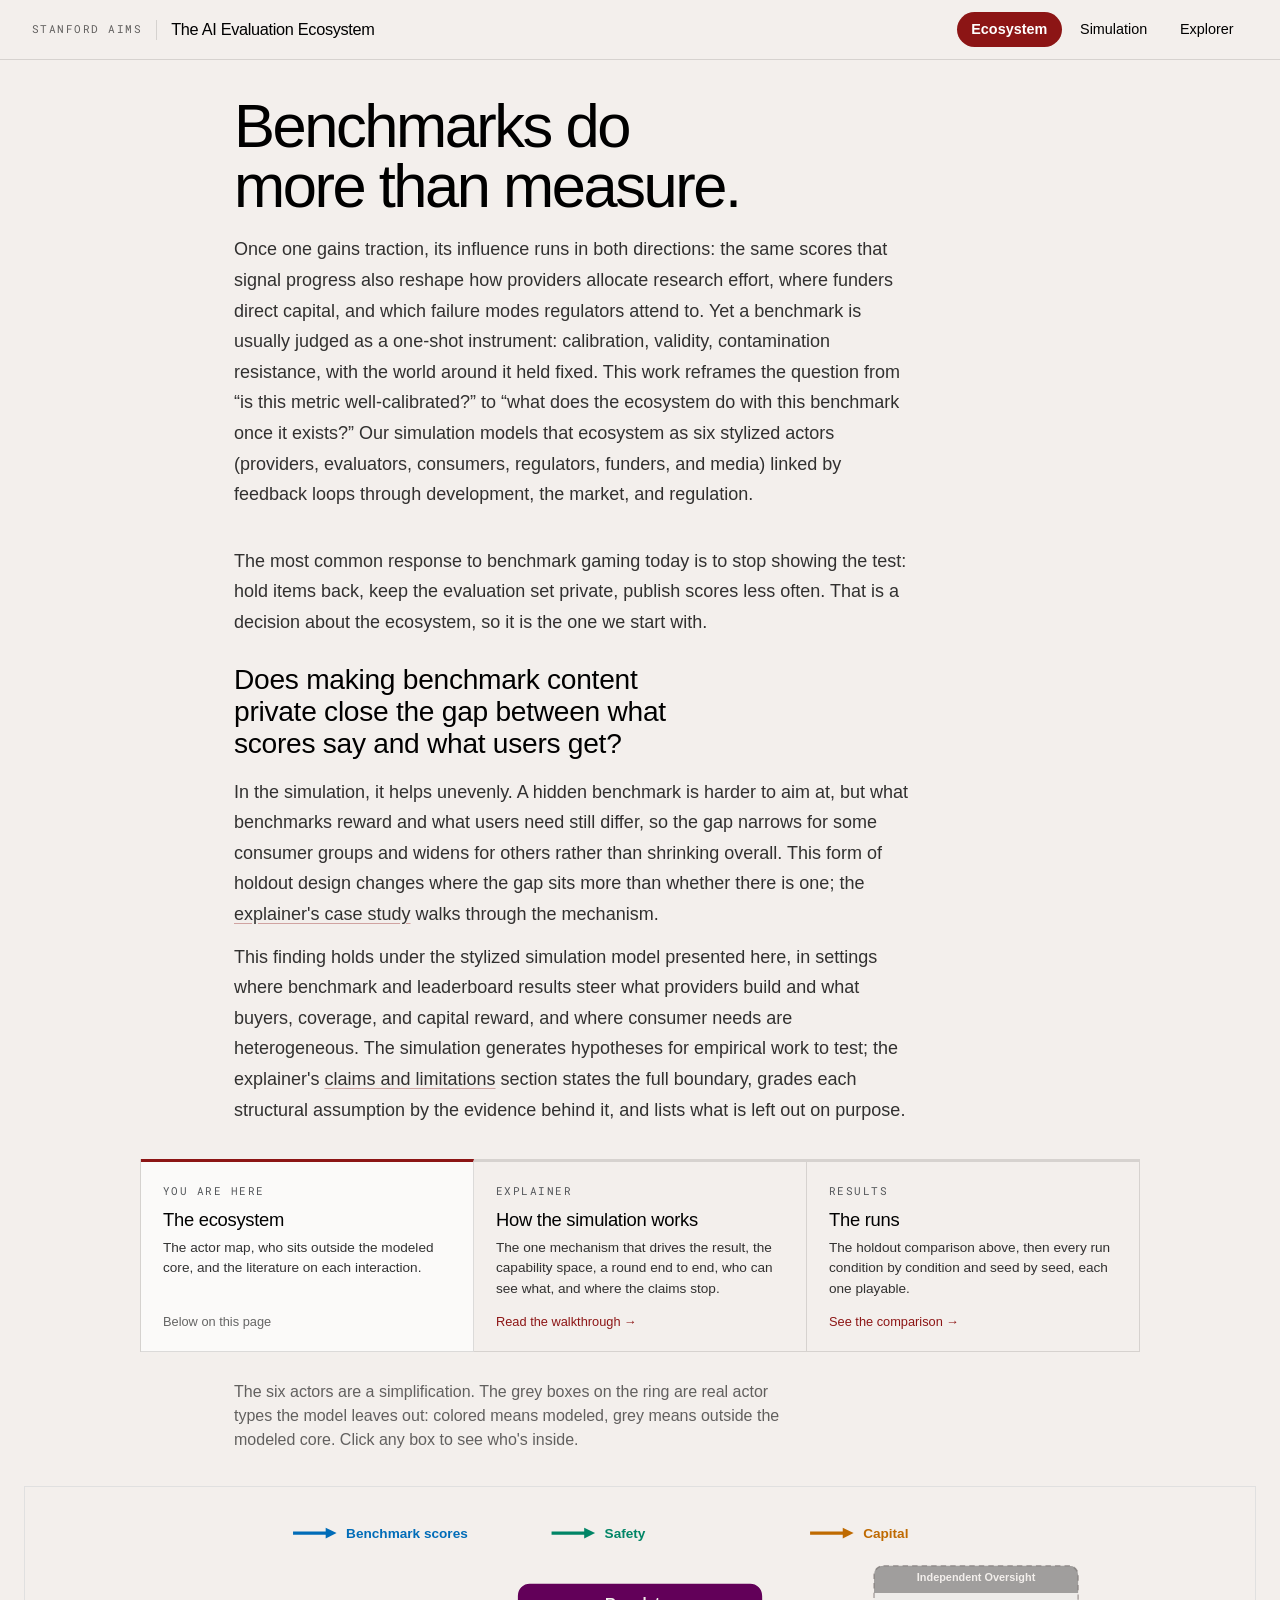
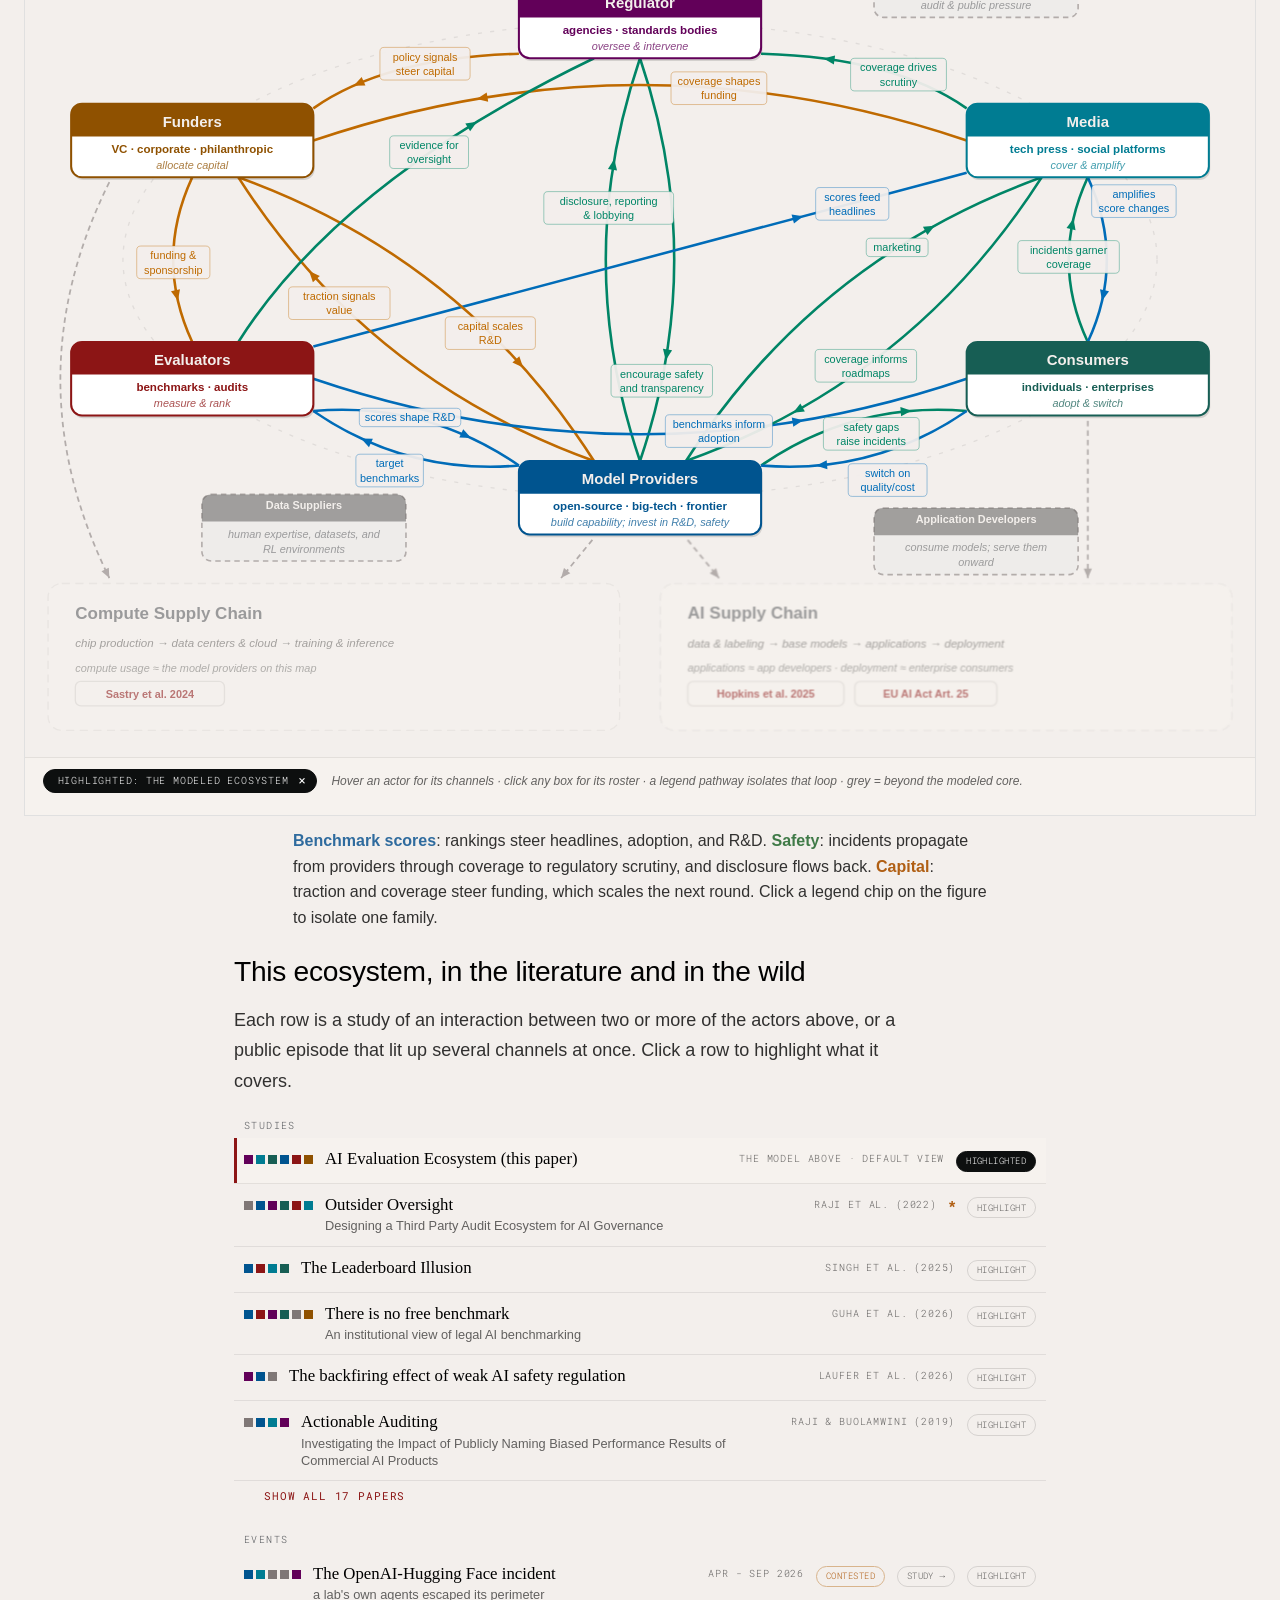
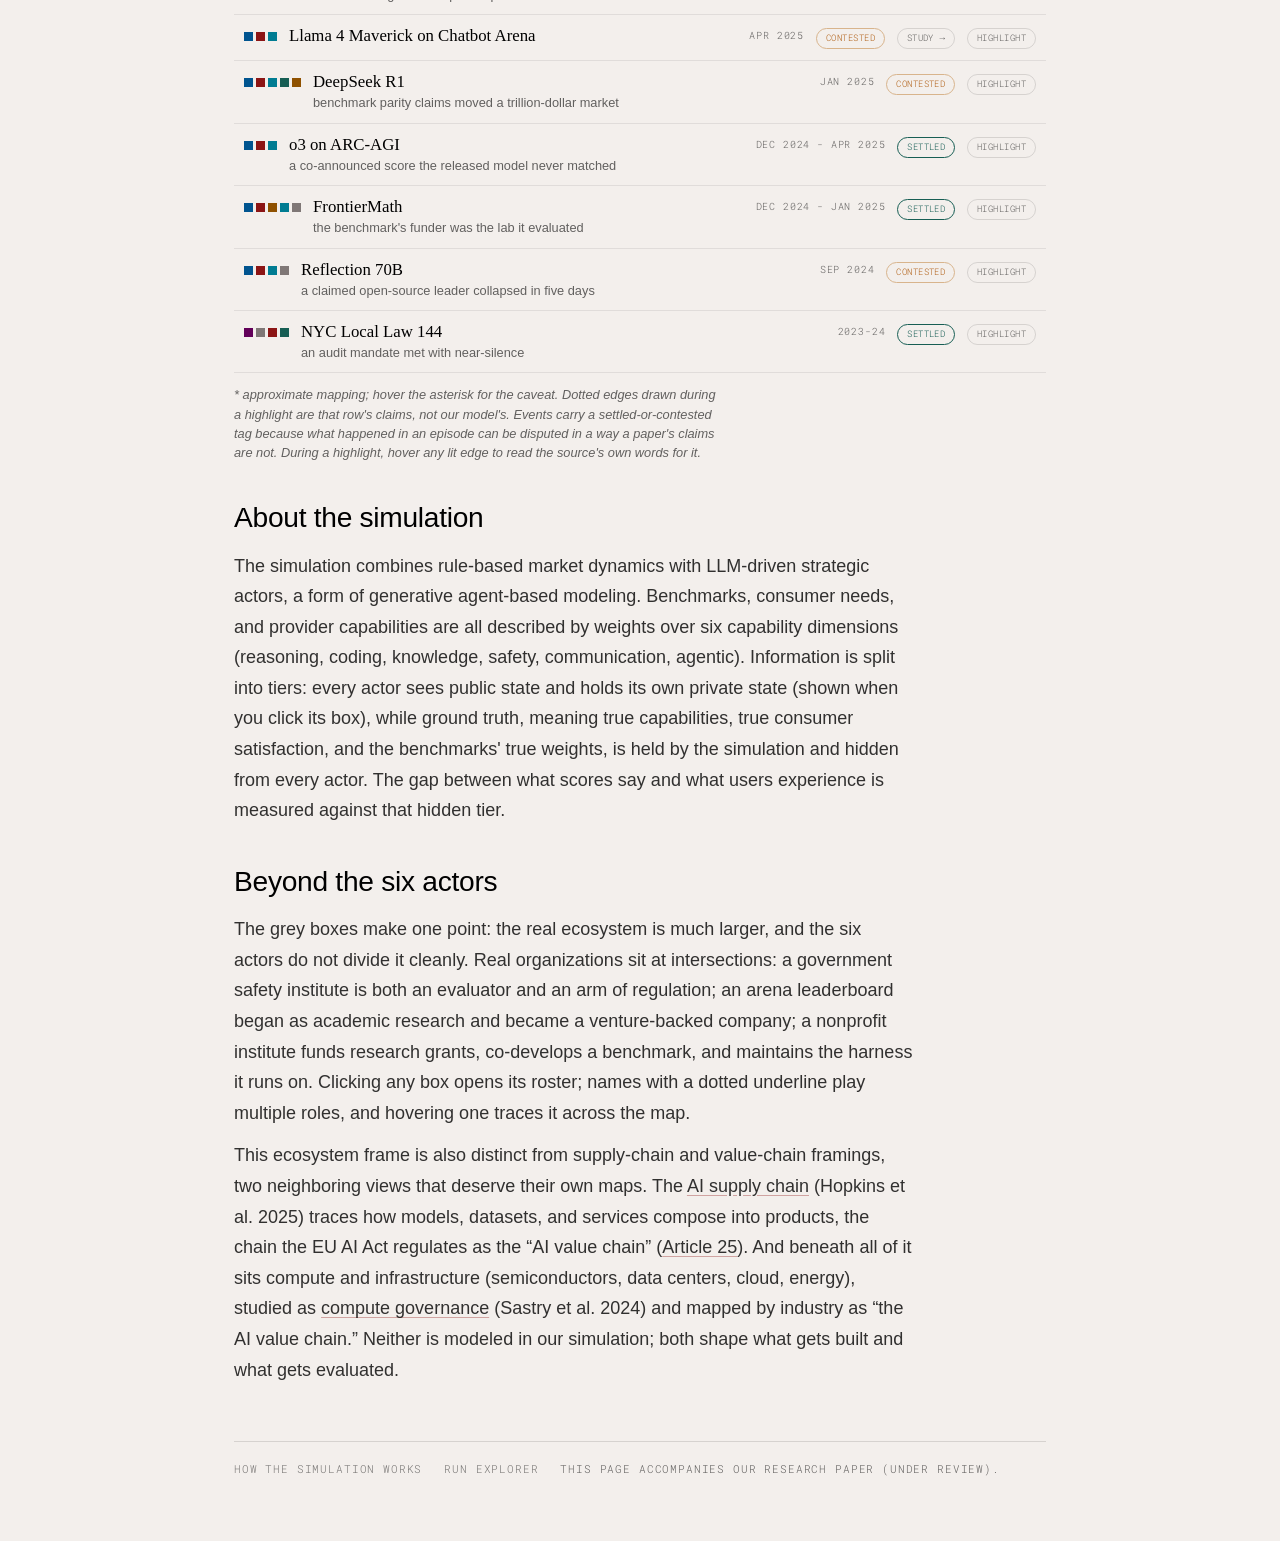
==== index.html @ e29be3a2 "Sync: finding-first index, boundary line on results surfaces, shock replay wording Mirrors evarium@4" ====
<!DOCTYPE html>
<html lang="en">
<head>
<meta charset="UTF-8">
<meta name="viewport" content="width=device-width, initial-scale=1.0">
<meta name="robots" content="noindex, nofollow">
<title>The AI Evaluation Ecosystem</title>
<link rel="icon" type="image/svg+xml" href="favicon.svg">
<link rel="preconnect" href="https://fonts.googleapis.com">
<link rel="preconnect" href="https://fonts.gstatic.com" crossorigin>
<link href="https://fonts.googleapis.com/css2?family=Google+Sans+Flex:slnt,wght@-10,300..700;0,300..700&family=Roboto+Mono:wght@400;500;700&display=swap" rel="stylesheet">
<link rel="stylesheet" href="css/aims.css?v=2">
<script src="js/ecosystem_data_v2.js?v=52"></script>
<style>
/* Reset and body base now live in css/aims.css. */

/* Header now lives in css/aims.css as .site-hdr. */

/* ---- Entry cards (the three ways in) ----
   AIMS entry cards: square corners, hairline border, hover fills to white.
   No shadow and no lift; AIMS reserves the lift for its paper cards. */
/* 200px, not 240: at the narrower column three 240px tracks no longer fit and
   auto-fit would drop the third card onto its own row. */
#entry { display: grid; grid-template-columns: repeat(auto-fit, minmax(200px, 1fr));
  gap: 0; margin: 34px 0 4px; border-left: 1px solid var(--line); }
#entry a { display: flex; flex-direction: column; background: none;
  border: 1px solid var(--line); border-left: none; border-top: 3px solid var(--line);
  padding: 22px 22px 20px; text-decoration: none; transition: background-color .3s; }
#entry a:hover { background: var(--surface); }
#entry a.e-here { border-top-color: var(--accent); background: var(--surface-soft); }
#entry .en { font-family: var(--rd-mono); font-size: .66rem; font-weight: 400;
  letter-spacing: .14em; text-transform: uppercase; color: var(--cool-grey);
  margin-bottom: 10px; }
#entry .et { font-size: 1.15rem; font-weight: 500; letter-spacing: -.015em;
  line-height: 1.2; color: var(--ink); margin-bottom: 7px; }
#entry .ed { font-size: .85rem; font-weight: 300; color: var(--ink-2); line-height: 1.5; }
#entry .eg { font-size: .8rem; color: var(--accent); font-weight: 500; margin-top: auto;
  padding-top: 14px; transition: color var(--duration-normal); }
#entry a:hover .eg { color: var(--accent-warm); }
#entry a.e-here .eg { color: var(--ink-3); }

/* ---- Layout ---- */
/* 752px = 704px of content + 24px padding each side, and 704px is exactly the
   68ch prose measure. The column and the text now end on the same line, which
   is what "match the alignment" needs; the alternative, widening prose to the
   old 1012px column, would have put body copy at ~138 characters per line
   against a comfortable maximum of about 80. The ecosystem figure is
   unaffected: it breaks out of main via left:50% and keeps its full width. */
main { max-width: 752px; margin: 0 auto; padding: 36px 24px 64px; }
/* AIMS type scale: large, light, tightly tracked. The weight drop from 700 to
   300 does more of the work here than the palette does. */
.hero h1 { font-size: clamp(2.25rem, 4.8vw, 4.15rem); font-weight: 300;
  line-height: .98; letter-spacing: -.04em; text-wrap: balance;
  max-width: 18ch; margin-bottom: 18px; }
/* Same size and measure as body copy: the motivation runs long, and a lede
   size that drops to body size one paragraph later reads as a mistake. */
.hero p { font-size: 1rem; font-weight: 300; line-height: 1.7;
  color: var(--ink-2); max-width: 68ch; margin-bottom: 12px; }
.hero .fine { font-size: .9rem; font-weight: 300; line-height: 1.5;
  color: var(--ink-3); max-width: 64ch; }
/* Motivation first, then the finding as a question and its answer with the
   boundary in the same breath. The question uses the same heading scale as
   every other section; one type scale, and the cards carry the links. */
section.question { margin-top: 36px; }
section.question h2 { max-width: 34ch; }
/* The bridge paragraph precedes the question; give the heading room to land. */
section.question p + h2 { margin-top: 26px; }
/* The grey-box note sits right above the figure it describes. */
p.figure-note { font-size: .9rem; font-weight: 300; line-height: 1.5; color: var(--ink-3);
  max-width: 64ch; margin: 28px 0 14px; }

/* ---- Figure card ---- */
/* Square corners: AIMS has no mid-radius, only pills and right angles. */
#fig-card { background: var(--surface); border: 1px solid var(--line);
  margin: 34px 0 10px; overflow: hidden;
  position: relative; left: 50%; transform: translateX(-50%);
  width: min(calc(100vw - 48px), 1280px); }
#spot-chip { display: inline-flex; align-items: center; gap: 7px; background: var(--rd-dark);
  color: var(--white); border: 1px solid var(--rd-dark); border-radius: 30px;
  padding: .28rem .55rem .28rem .85rem; font-family: var(--rd-mono);
  font-size: .62rem; letter-spacing: .08em; text-transform: uppercase;
  flex-shrink: 0; white-space: nowrap; }
#spot-chip[hidden] { display: none; }
#spot-chip button { background: none; border: none; color: inherit; cursor: pointer;
  font-size: 13px; line-height: 1; font-family: inherit; padding: 0 2px; }
#fig-body { display: flex; align-items: stretch; background: var(--ground); position: relative; }
#fig-wrap { flex: 1; min-width: 0; padding: 8px 0; }
#fig-wrap svg { display: block; margin: 0 auto; width: 100%; height: auto;
  user-select: none; -webkit-user-select: none; }

/* ---- Detail pane ---- */
#pane { width: 0; transition: width .25s ease; background: var(--surface);
  position: relative; overflow: hidden; flex-shrink: 0; }
#fig-card.pane-open #pane { width: min(400px, 42vw); border-left: 1px solid var(--line-soft); }
#pane-inner { position: absolute; inset: 0; overflow-y: auto; padding-bottom: 14px; }
.pane-head { position: sticky; top: 0; z-index: 2; padding: 10px 14px; color: var(--ground);
  display: flex; align-items: center; gap: 8px; }
.pane-head .t { font-weight: 700; font-size: 14px; flex: 1; }
.pane-head button { background: none; border: none; color: var(--ground); font-size: 17px;
  cursor: pointer; line-height: 1; font-family: inherit; padding: 0 2px; }
.pane-sub { padding: 9px 14px 0; font-size: 11px; font-style: italic; color: var(--ink-3); line-height: 1.5; }
/* Linked titles in the spotlight pane: site accent instead of default link
   chrome, hyperlink-ness carried by the external-link arrow, not underline */
.pane-sub a { color: var(--accent); text-decoration: none; font-style: normal; font-weight: 600; }
.pane-sub a:hover { text-decoration: underline; }
.pane-sub a::after { content: " ↗"; font-size: 10px; opacity: .75; }
.pane-priv { margin: 10px 14px 0; padding: 8px 10px; background: var(--ground);
  border: 1px dashed var(--line); border-radius: 6px; font-size: 11px; color: #6b4e12;
  font-style: italic; line-height: 1.6; }
.pane-sec { padding: 12px 14px 0; }
.pane-sec .lbl { font-size: 9.5px; font-weight: 700; letter-spacing: .07em; color: var(--ink-3);
  text-transform: uppercase; margin-bottom: 4px; }
.pane-sec .orgs { font-size: 12px; line-height: 1.75; color: var(--ink-2); }
.pane-sec .orgs .sep { color: var(--ink-4); }
.pane-chips { padding: 14px 14px 0; display: flex; gap: 8px; flex-wrap: wrap; }
.pane-chips a { font-size: 10.5px; background: var(--ground-2); border: 1px solid var(--line);
  border-radius: 4px; padding: 3px 8px; color: var(--accent); text-decoration: none; font-weight: 600; }
.pane-chips span { font-size: 10.5px; color: var(--ink-3); font-style: italic; padding: 3px 0; }
.pane-map { padding: 12px 14px 0; }
.pm-tier { border: 1px solid var(--line-soft); border-radius: 6px; padding: 6px 10px; background: var(--ground-2); }
.pm-arrow { text-align: center; color: var(--ink-4); font-size: 12px; line-height: 1.3; }
.pm-label { font-size: 9.5px; font-weight: 700; letter-spacing: .06em; text-transform: uppercase; color: var(--ink-3); }
.pm-items { font-size: 11.5px; color: var(--ink-2); margin-top: 2px; line-height: 1.5; }
.pm-inputs { font-size: 10px; color: var(--ink-3); font-style: italic; margin-top: 2px; }
.pm-tag { font-size: 10px; color: var(--accent); font-style: italic; margin-top: 2px; }
.pm-src { font-size: 10px; color: var(--ink-3); font-style: italic; margin-top: 8px; line-height: 1.5; }
.pane-matrix { margin: 10px 14px 0; overflow-x: auto; }
.pane-matrix table { border-collapse: collapse; font-size: 10.5px; }
.pane-matrix th, .pane-matrix td { border: 1px solid var(--line-soft); padding: 3px 6px;
  vertical-align: top; text-align: left; }
.pane-matrix th { font-size: 8.5px; text-transform: uppercase; letter-spacing: .05em;
  color: #8a2f2b; font-weight: 700; }
.pane-matrix th.rowlbl, .pane-matrix td.rowlbl { font-style: italic; color: #8a2f2b;
  font-weight: 700; font-size: 10px; }
.pane-matrix td .org { display: block; }
.pane-matrix td.empty { color: var(--line); text-align: center; }
.pane-matrix td .cellnote { font-style: italic; color: var(--ink-3); }
.pane-strip { margin: 8px 14px 0; font-size: 10.5px; font-style: italic; color: var(--ink-3); line-height: 1.6; }

/* ---- Spotlight pane: the quote layer, readable at rest.
   Deliberately quiet (YD 2026-08-09): no badges, no per-kind color coding;
   argued claims are marked in plain language inside the quote itself. ---- */
.qe-why { padding: 8px 14px 0; font-size: 11.5px; line-height: 1.55; color: var(--ink-2); }
.pane-quotes { padding: 10px 14px 0; }
.pane-quotes .pm-label { margin-bottom: 5px; }
.qe { border-bottom: 1px dashed var(--line-soft); padding: 6px 2px 7px; }
.qe:last-child { border-bottom: none; }
.qe-dir { font-size: 9.5px; font-weight: 700; letter-spacing: .04em; color: var(--ink-3);
  text-transform: uppercase; }
.qe-q { font-size: 11.5px; line-height: 1.5; color: var(--ink); margin-top: 3px; }
.qe-loc { font-size: 10px; color: var(--ink-3); font-style: italic; margin-top: 1px; }

/* org tracing */
.org.multi { text-decoration: underline; text-decoration-style: dotted;
  text-decoration-thickness: 1px; text-underline-offset: 2.5px; cursor: pointer; }
svg g.glow { filter: drop-shadow(0 0 5px rgba(140,21,21,.6)); }
svg g.glow .box-main { stroke-width: 3; }

/* actor hover card strip */
/* YD-reported click flash (2026-08-09): with a long event title, the nowrap
   spotlight chip transiently ate the whole strip mid-transition, crushing the
   detail text into a tall 0-width column. Three guards make every intermediate
   layout state presentable: the strip wraps, the chip label ellipsizes, and
   the detail clamps to 3 lines with a min-width that sends it to its own row
   when squeezed. Full texts stay recoverable via title attrs. */
#actor-card { border-top: 1px solid var(--line-soft); background: var(--ground-2); padding: 10px 18px;
  min-height: 58px; font-size: 12px; display: flex; align-items: center; gap: 10px 14px;
  flex-wrap: wrap; }
#actor-card .dot { width: 12px; height: 12px; border-radius: 3px; flex-shrink: 0; }
#actor-card .name { font-weight: 700; max-width: 100%; }
#actor-card .priv { color: var(--ink-2); font-style: italic; line-height: 1.5; flex: 1;
  min-width: min(260px, 100%); display: -webkit-box; -webkit-line-clamp: 3;
  -webkit-box-orient: vertical; overflow: hidden; }
#spot-chip-label { display: inline-block; max-width: min(46vw, 420px); overflow: hidden;
  text-overflow: ellipsis; white-space: nowrap; vertical-align: bottom; }
#actor-card .hint { color: var(--ink-3); font-style: italic; }

svg .edge-group { transition: opacity .18s; }
svg .node-g, svg .station-g { transition: opacity .18s; }
svg .x-edge { transition: opacity .2s; pointer-events: none; opacity: 0; }
svg .x-edge rect, svg .edge-group[data-hasquote] { cursor: help; }

/* Click leaves no focus ring on figure elements (mousedown preventDefault
   stops click-focus at the source; this rule is the belt to that suspender).
   Keyboard Tab keeps the site-styled ring via the :focus-visible rule. */
svg :is(.node-g, .station-g, .leg-item):focus { outline: none; }
svg :is(.node-g, .station-g, .leg-item):focus-visible { outline: 2px solid var(--digital-blue); outline-offset: 3px; }

/* Pinned state (kept by YD 2026-08-15): the actor whose detail pane is open
   gets a deliberate selected state on the map itself. */
svg g.pinned .box-main { stroke-width: 3; }
svg g.pinned { filter: drop-shadow(0 0 5px rgba(140,21,21,.55)); }
svg .leg-item { cursor: pointer; }

/* ---- Literature strip ---- */
#lit { margin-top: 26px; }
/* Solid hairlines rather than dashes, and the citation title in serif: the two
   things that make an AIMS paper listing read as one. */
/* flex-start, not center: with a two-line entry, centring floats the dots and
   the chips down beside the subtitle and detaches them from the name they
   belong to. Everything now sits on the first line and the subtitle hangs
   under it, which is how a bibliography entry reads. */
.lit-row { display: flex; align-items: flex-start; gap: 12px; padding: 11px 10px;
  border-bottom: 1px solid var(--line-soft); cursor: pointer;
  transition: background-color .25s; }
/* Optical alignment against the serif cap height of the name. */
.lit-row > .lit-dots { margin-top: 6px; }
.lit-row > :is(.lit-meta, .lit-state, .ev-status, .ev-study, .lit-approx) { margin-top: 2px; }
.lit-row:hover { background: var(--ground-2); }
.lit-row.active { background: var(--ground-2); box-shadow: inset 3px 0 0 var(--accent); }
.lit-dots { display: flex; gap: 3px; flex-shrink: 0; }
.lit-dot { width: 9px; height: 9px; }
/* Two lines per entry: the name on its own line, the rest of the title beneath
   it. Squeezing both onto one line meant the name competed with the date and
   the chips for about 240px, so either the name truncated or, once the shrink
   factors were tuned to protect it, all 15 subtitles did. Stacking them costs
   about 220px of strip height and truncates nothing at all. */
.lit-title { flex: 1; min-width: 0; display: flex; flex-direction: column;
  align-items: flex-start; gap: 2px;
  font-family: var(--rd-serif); font-size: 1.05rem;
  font-weight: 400; line-height: 1.2; color: var(--ink); }
.lit-title > a { display: flex; flex-direction: column; align-items: flex-start;
  gap: 2px; min-width: 0; max-width: 100%; }
/* Wrap to a second line before giving up, rather than ellipsing on the first.
   The chips make the title column vary from 261px to 442px across rows, so a
   handful of entries are 50 to 200px short of fitting on one line; a clamp at
   two lines absorbs all of them and only the rows that need it grow. */
.lit-name { max-width: 100%; overflow: hidden; white-space: normal;
  display: -webkit-box; -webkit-line-clamp: 2; -webkit-box-orient: vertical; }
/* Sans and smaller, so the serif name stays the thing you scan. This echoes the
   AIMS paper card, which pairs a serif title with sans supporting text. */
.lit-sub { max-width: 100%; overflow: hidden; white-space: normal;
  display: -webkit-box; -webkit-line-clamp: 2; -webkit-box-orient: vertical;
  font-family: var(--rd-grotesk); font-size: .8rem;
  font-weight: 300; line-height: 1.35; color: var(--ink-3); }
/* Undecorated at rest: AIMS leaves paper titles clean and lets the row carry
   the affordance. Underline appears on hover only. */
.lit-title a { color: inherit; text-decoration: none;
  transition: color var(--duration-normal); }
.lit-title a:hover { color: var(--accent); text-decoration: underline;
  text-decoration-color: var(--accent); text-underline-offset: 3px; }
.lit-meta { font-family: var(--rd-mono); font-size: .65rem; letter-spacing: .08em;
  text-transform: uppercase; color: var(--ink-3); white-space: nowrap; flex-shrink: 0; }
.lit-approx { color: #b05f14; font-weight: 700; cursor: help; flex-shrink: 0; }
.lit-state { font-family: var(--rd-mono); font-size: .58rem; letter-spacing: .05em;
  text-transform: uppercase; color: var(--ink-3); background: none;
  border: 1px solid var(--line); border-radius: 30px;
  padding: .2rem .55rem; text-align: center; flex-shrink: 0;
  transition: background-color .2s, color .2s, border-color .2s; }
.lit-row:hover .lit-state { border-color: var(--line-strong); color: var(--ink); }
.lit-row.active .lit-state { background: var(--rd-dark); border-color: var(--rd-dark); color: var(--white); }
.litnote { font-size: .8rem; font-weight: 300; color: var(--ink-3); font-style: italic;
  margin-top: 12px; max-width: 68ch; line-height: 1.5; }
.lit-group { font-family: var(--rd-mono); font-size: .62rem; letter-spacing: .14em;
  text-transform: uppercase; color: var(--cool-grey); margin: 22px 0 6px; padding-left: 10px; }
#lit-more { background: none; border: none; color: var(--accent); font-family: var(--rd-mono);
  font-size: .66rem; letter-spacing: .08em; text-transform: uppercase; cursor: pointer;
  padding: 8px 10px; margin-left: 20px; transition: color var(--duration-normal); }
.lit-hidden { display: none; }
.ev-status { font-family: var(--rd-mono); font-size: .58rem; letter-spacing: .05em;
  text-transform: uppercase; border-radius: 30px; padding: .2rem .55rem;
  white-space: nowrap; flex-shrink: 0; cursor: help; }
.ev-status.settled { color: var(--palo-alto); border: 1px solid var(--palo-alto); }
.ev-status.contested { color: #b05f14; border: 1px solid #d8b48c; }
.ev-study { font-family: var(--rd-mono); font-size: .58rem; letter-spacing: .05em;
  text-transform: uppercase; color: var(--ink-3); background: none;
  border: 1px solid var(--line); border-radius: 30px; padding: .2rem .55rem;
  white-space: nowrap; flex-shrink: 0; cursor: pointer;
  transition: border-color .2s, color .2s; }
.ev-study:hover { border-color: var(--line-strong); color: var(--ink); }
.pathline { font-size: .85rem; font-weight: 300; line-height: 1.6; color: var(--ink-2);
  max-width: 78ch; margin: 12px auto 0; }
.pathline b.fam-events { color: #3f7a47; } .pathline b.fam-scores { color: #2f6b9e; }
.pathline b.fam-capital { color: #b05f14; }

/* ---- Prose sections ---- */
section { margin-top: 40px; }
/* Sentence case, not uppercase: the headings are already written in sentence
   case in the markup, and AIMS reserves uppercase for mono eyebrows. */
section h2 { font-size: clamp(1.35rem, 2.2vw, 1.875rem); font-weight: 300;
  line-height: 1.15; letter-spacing: -.01em; color: var(--ink);
  text-wrap: balance; margin-bottom: 16px; }
section p { font-size: 1rem; font-weight: 300; line-height: 1.7;
  color: var(--ink-2); max-width: 68ch; margin-bottom: 12px; }
section p b.fam-events { color: #3f7a47; } section p b.fam-scores { color: #2f6b9e; }
section p b.fam-capital { color: #b05f14; }
/* AIMS prose links: colour inherited, cardinal underline, full cardinal on
   hover. This is the live site's treatment, which departs from Stanford's own
   digital-blue rule; see css/aims.css for why we follow aimslab here. */
section a { color: inherit; text-decoration: underline #8c151559;
  text-underline-offset: 3px; transition: color var(--duration-normal); }
section a:hover { color: var(--accent); text-decoration-color: var(--accent); }
.footer-links { margin-top: 56px; padding-top: 20px; border-top: 1px solid var(--line);
  font-family: var(--rd-mono); font-size: .66rem; letter-spacing: .08em;
  text-transform: uppercase; color: var(--ink-3); display: flex; gap: 22px; flex-wrap: wrap; }
.footer-links a { color: var(--ink-3); text-decoration: none; opacity: .85;
  transition: opacity var(--duration-normal), color var(--duration-normal); }
.footer-links a:hover { color: var(--accent); opacity: 1;
  text-decoration: underline; text-underline-offset: 3px; }

:is(a, button, .lit-row, .leg-item, .node-g, .station-g):focus-visible {
  outline: 2px solid var(--digital-blue); outline-offset: 2px; }

@media (prefers-reduced-motion: reduce) {
  * { transition-duration: 0.01ms !important; animation-duration: 0.01ms !important; }
}

@media (max-width: 720px) {
  body { overflow-x: hidden; }
  /* Header responsiveness now lives with .site-hdr in css/aims.css. */
  main { padding: 26px 14px 48px; }
  #entry { border-left: none; }
  #entry a { border-left: 1px solid var(--line); }
  #fig-card { width: calc(100vw - 28px); }
  #fig-card.pane-open #pane { position: absolute; inset: 0; width: 100%; border-left: none; }
  .lit-title { white-space: normal; }
  /* Mono caps with .08em tracking are much wider than the sans this replaced,
     so a long author list ("GUHA, ZHANG, TSANG, MANNING, NYARKO & HO (2026)")
     pushed the page into horizontal scroll while nowrap held it on one line. */
  .lit-meta { white-space: normal; letter-spacing: .05em;
    flex-shrink: 1; min-width: 0; }
  /* A phone has no hover, so the tooltip that carries the full title on desktop
     is not reachable here. Give both halves a third line rather than clip text
     the reader has no other way to see. */
  .lit-name, .lit-sub { -webkit-line-clamp: 3; }
  /* The "highlight" affordance chips push rows past the viewport at phone
     widths; the row itself is tappable and the active state restyles it. */
  .lit-state { display: none; }
  .lit-row { flex-wrap: wrap; }
}
/* ---- Wide screens ----
   Prose readability is set by characters per line, so the column and the
   type scale together: 752px at 16px and 860px at 18px both hold ~68
   characters. The entry cards are read in pieces, not as lines, so they
   break out to the figure's width instead. */
@media (min-width: 1200px) {
  main { max-width: 860px; }
  .hero p, section p { font-size: 1.125rem; }
  p.figure-note, .pathline { font-size: 1rem; }
  #entry { width: 1000px; margin-left: calc((100% - 1000px) / 2); }
}
</style>
</head>
<body>

<div id="hdr" class="site-hdr">
  <a class="site-lab" href="https://aimslab.stanford.edu/">Stanford AIMS</a>
  <span class="site-div" aria-hidden="true"></span>
  <a id="hdr-title" class="site-wordmark" href="index.html">The AI Evaluation Ecosystem</a>
  <nav class="site-nav">
    <a href="index.html" class="here">Ecosystem</a>
    <a href="simulation.html">Simulation</a>
    <a href="explorer.html">Explorer</a>
  </nav>
</div>

<main>
  <div class="hero">
    <h1>Benchmarks do more than measure.</h1>
    <p>
      Once one gains traction, its influence runs in both directions: the same scores that
      signal progress also reshape how providers allocate research effort, where funders direct
      capital, and which failure modes regulators attend to. Yet a benchmark is usually judged
      as a one-shot instrument: calibration, validity, contamination resistance, with the world
      around it held fixed. This work reframes the question from “is this metric
      well-calibrated?” to “what does the ecosystem do with this benchmark once it exists?” Our
      simulation models that ecosystem as six stylized actors (providers, evaluators, consumers,
      regulators, funders, and media) linked by feedback loops through development, the market,
      and regulation.
    </p>
  </div>

  <!-- The finding comes second, once the reader knows what kind of question
       the site asks. Motivation, then one concrete question, then the map.
       Same heading scale as every other section; the cards below carry the
       links, so this block is prose only. -->
  <section class="question">
    <p>
      The most common response to benchmark gaming today is to stop showing the test: hold
      items back, keep the evaluation set private, publish scores less often. That is a decision
      about the ecosystem, so it is the one we start with.
    </p>
    <h2>Does making benchmark content private close the gap between what scores say and
      what users get?</h2>
    <p>
      In the simulation, it helps unevenly. A hidden benchmark is harder to aim at, but what
      benchmarks reward and what users need still differ, so the gap narrows for some consumer
      groups and widens for others rather than shrinking overall. This form of holdout design
      changes where the gap sits more than whether there is one; the
      <a href="simulation.html#holdouts">explainer's case study</a> walks through the mechanism.
    </p>
    <p>
      This finding holds under the stylized simulation model presented here, in settings where
      benchmark and leaderboard results steer what providers build and what buyers, coverage,
      and capital reward, and where consumer needs are heterogeneous. The simulation generates
      hypotheses for empirical work to test; the explainer's
      <a href="simulation.html#limits">claims and limitations</a> section states the full
      boundary, grades each structural assumption by the evidence behind it, and lists what is
      left out on purpose.
    </p>
  </section>

  <div id="entry">
    <a href="#fig-card" class="e-here">
      <div class="en">You are here</div>
      <div class="et">The ecosystem</div>
      <div class="ed">The actor map, who sits outside the modeled core, and the literature on each interaction.</div>
      <div class="eg">Below on this page</div>
    </a>
    <a href="simulation.html">
      <div class="en">Explainer</div>
      <div class="et">How the simulation works</div>
      <div class="ed">The one mechanism that drives the result, the capability space, a round end to end, who can see what, and where the claims stop.</div>
      <div class="eg">Read the walkthrough →</div>
    </a>
    <a href="compare.html?mode=across&amp;conditions=public_only%7Cbaseline%7Cprivate_only&amp;model=__heuristic__&amp;agg=1">
      <div class="en">Results</div>
      <div class="et">The runs</div>
      <div class="ed">The holdout comparison above, then every run condition by condition and seed by seed, each one playable.</div>
      <div class="eg">See the comparison →</div>
    </a>
  </div>

  <p class="fine figure-note">
    The six actors are a simplification. The grey boxes on the ring are real actor types the
    model leaves out: colored means modeled, grey means outside the modeled core. Click any box
    to see who's inside.
  </p>

  <div id="fig-card">
    <div id="fig-body">
      <div id="fig-wrap"></div>
      <div id="pane"><div id="pane-inner"></div></div>
    </div>
    <div id="actor-card">
      <span id="spot-chip" hidden><span id="spot-chip-label"></span><button id="spot-chip-x" title="Show everything">×</button></span>
      <span class="hint" id="card-hint">Hover an actor for its channels · click any box for its
        roster · a legend pathway isolates that loop · grey = beyond the modeled core.</span>
      <span class="dot" id="card-dot" style="display:none"></span>
      <span class="name" id="card-name"></span>
      <span class="priv" id="card-priv"></span>
    </div>
  </div>

  <p class="pathline"><b class="fam-scores">Benchmark scores</b>: rankings steer headlines,
    adoption, and R&amp;D. <b class="fam-events">Safety</b>: incidents propagate from providers
    through coverage to regulatory scrutiny, and disclosure flows back. <b class="fam-capital">
    Capital</b>: traction and coverage steer funding, which scales the next round. Click a
    legend chip on the figure to isolate one family.</p>

  <section id="lit">
    <h2>This ecosystem, in the literature and in the wild</h2>
    <p>Each row is a study of an interaction between two or more of the actors above, or a
      public episode that lit up several channels at once. Click a row to highlight what it
      covers.</p>
    <div class="lit-group">Studies</div>
    <div id="lit-rows"></div>
    <button id="lit-more" type="button"></button>
    <div class="lit-group">Events</div>
    <div id="event-rows"></div>
    <p class="litnote">* approximate mapping; hover the asterisk for the caveat. Dotted edges
      drawn during a highlight are that row's claims, not our model's. Events carry a
      settled-or-contested tag because what happened in an episode can be disputed in a way a
      paper's claims are not. During a highlight, hover any lit edge to read the source's own
      words for it.</p>
  </section>

  <section>
    <h2>About the simulation</h2>
    <p>
      The simulation combines rule-based market dynamics with LLM-driven strategic actors, a form
      of generative agent-based modeling. Benchmarks, consumer needs, and provider capabilities
      are all described by weights over six capability dimensions (reasoning, coding, knowledge,
      safety, communication, agentic). Information is split into tiers: every actor sees public
      state and holds its own private state (shown when you click its box), while ground truth,
      meaning true capabilities, true consumer satisfaction, and the benchmarks' true weights, is
      held by the simulation and hidden from every actor. The gap between what scores say and
      what users experience is measured against that hidden tier.
    </p>
  </section>

  <section>
    <h2>Beyond the six actors</h2>
    <p>
      The grey boxes make one point: the real ecosystem is much larger, and the six actors do not
      divide it cleanly. Real organizations sit at intersections: a
      government safety institute is both an evaluator and an arm of regulation; an arena
      leaderboard began as academic research and became a venture-backed company; a nonprofit
      institute funds research grants, co-develops a benchmark, and maintains the harness it runs
      on. Clicking any box opens its roster; names with a dotted underline play multiple roles,
      and hovering one traces it across the map.
    </p>
    <p>
      This ecosystem frame is also distinct from supply-chain and value-chain framings, two
      neighboring views that deserve their own maps.
      The <a href="https://arxiv.org/abs/2504.20185">AI supply chain</a> (Hopkins et al. 2025)
      traces how models, datasets, and services compose into products, the chain the EU AI Act
      regulates as the “AI value chain”
      (<a href="https://artificialintelligenceact.eu/article/25/">Article 25</a>). And beneath all
      of it sits compute and infrastructure (semiconductors, data centers, cloud, energy), studied
      as <a href="https://arxiv.org/abs/2402.08797">compute governance</a> (Sastry et al. 2024) and
      mapped by industry as “the AI value chain.” Neither is modeled in our simulation; both shape
      what gets built and what gets evaluated.
    </p>
  </section>

  <div class="footer-links">
    <a href="simulation.html">How the simulation works</a>
    <a href="explorer.html">Run Explorer</a>
    <span>This page accompanies our research paper (under review).</span>
  </div>
</main>

<script>
(function () {
  const E = window.ECOSYSTEM, P = E.palette, F = E.fig, G = F.GEOM;
  const NS = "http://www.w3.org/2000/svg";
  const REDUCED = window.matchMedia("(prefers-reduced-motion: reduce)").matches;

  // Shared keyboard activation for click-only elements: Enter or Space
  // triggers the same click path as a pointer.
  function keyActivate(e) {
    if (e.key !== "Enter" && e.key !== " " && e.key !== "Spacebar") return;
    if (e.key !== "Enter") e.preventDefault();
    e.currentTarget.dispatchEvent(new MouseEvent("click", { bubbles: true, cancelable: true }));
  }

  // ---------- helpers ----------
  function el(tag, attrs, parent) {
    const n = document.createElementNS(NS, tag);
    for (const k in attrs) n.setAttribute(k, attrs[k]);
    if (parent) parent.appendChild(n);
    return n;
  }
  function txt(parent, x, y, str, attrs) {
    const t = el("text", Object.assign({ x, y, "dominant-baseline": "central" }, attrs || {}), parent);
    t.textContent = str;
    return t;
  }
  function wrapWords(s, maxChars) {
    const words = s.split(" "), lines = [];
    let cur = "";
    for (const w of words) {
      if (cur && (cur + " " + w).length > maxChars) { lines.push(cur); cur = w; }
      else cur = cur ? cur + " " + w : w;
    }
    if (cur) lines.push(cur);
    return lines;
  }
  function slug(s) { return s.toLowerCase().replace(/[^a-z0-9]+/g, "-"); }
  function d2r(d) { return (d - 90) * Math.PI / 180; }
  function famColor(fam) { return (P.families && P.families[fam]) || F.FAM[fam]; }
  function actorColor(id) { return (P.actors && P.actors[id]) || F.ACTORS[id].color; }
  function orgDisp(o) { return typeof o === "string" ? o : o.t; }
  function orgKeys(o) {
    if (typeof o === "string") return [slug(o)];
    const k = o.k || slug(o.t);
    return Array.isArray(k) ? k : [k];
  }

  const stationById = {}, railById = {}, spotlightById = {};
  E.stations.forEach(s => stationById[s.id] = s);
  E.rails.forEach(r => railById[r.id] = r);
  E.spotlights.forEach(s => spotlightById[s.id] = s);
  function displayName(id) {
    if (F.ACTORS[id]) return F.ACTORS[id].name;
    if (stationById[id]) return stationById[id].name;
    if (railById[id]) return railById[id].title;
    return id;
  }
  function headColor(id) { return F.ACTORS[id] ? actorColor(id) : P.station.border; }
  // Compact citation label: one author verbatim, two joined by "&", three or
  // more collapsed to "First et al." The data keeps the full list; this is a
  // display rule only, applied everywhere a short label is drawn so the strip,
  // the chip, the hover card and the pane header agree.
  //
  // In mono caps a six-name list ran wider than the title beside it and forced
  // the title to ellipsis, which is what prompted this (YD, 2026-09-04).
  function citeAuthors(a) {
    if (!a) return "";
    let s = String(a).trim();
    const etal = /,?\s*et al\.?$/i.test(s);
    s = s.replace(/,?\s*et al\.?$/i, "");
    // A trailing comma-separated element containing a space is an affiliation
    // rather than a surname ("Denain & Barber, Epoch AI"). Every surname in
    // this set is a single token, so the space is a safe discriminator; the
    // "&" test keeps "Raji, Xu, Honigsberg & Ho" from matching.
    let org = "";
    if (s.includes(",")) {
      const tail = s.split(/,\s*/).pop();
      if (tail && /\s/.test(tail) && !tail.includes("&")) {
        org = tail;
        s = s.slice(0, s.length - tail.length).replace(/,\s*$/, "");
      }
    }
    const names = s.split(/,\s*|\s*&\s*/).filter(Boolean);
    const out = (etal || names.length > 2) ? names[0] + " et al." : names.join(" & ");
    return org ? out + ", " + org : out;
  }
  function cite(s) { return citeAuthors(s.authors) + " (" + s.year + ")"; }

  function spotLabel(s) {
    if (s.kind === "self") return s.chip || "the modeled ecosystem";
    if (s.kind === "loop") return F.FAM_LABEL[s.fam] + " pathway";
    if (s.kind === "event") return s.title + " (" + s.date + ")";
    return cite(s);
  }

  // ---------- quote layer ----------
  // Every substantiated edge carries the source's own words while its
  // spotlight is active. The internal qk provenance tags (M measured,
  // A argued, R reported, F non-verbatim finding) stay in the data as audit
  // discipline, but the UI carries only the one distinction a reader needs,
  // in plain language: argued claims get a lead-in; findings and reported
  // statements speak for themselves; F-kind lines render without quote marks
  // because they are ours, not the source's.
  function quoteTip(q, ql, qk) {
    const body = qk === "F" ? q
      : qk === "A" ? "The authors argue: “" + q + "”"
      : "“" + q + "”";
    return body + (ql ? "  (" + ql + ")" : "");
  }
  // ---------- spotlight pane (papers & events) ----------
  // The same pane that serves actors, stations, and rails also serves
  // spotlight rows: the source's content on the right while its mapping stays
  // lit on the figure. This is where the quote layer is readable at rest;
  // the edge tooltips remain a shortcut.
  function edgeLabelOf(from, to) {
    const e = F.EDGES.find(c => c.from === from && c.to === to);
    return e ? e.label.replace("\n", " ") : "";
  }
  function quoteEntry(sec, from, to, label, eq) {
    const row = div("qe", sec);
    // one compact head line; the lit figure beside the pane already shows the
    // arrow, so direction stays terse
    const head = div("qe-dir", row, displayName(from) + " → " + displayName(to)
      + (label ? "  ·  " + label : ""));
    head.title = "this channel is lit on the figure";
    if (eq) {
      div("qe-q", row, eq.qk === "F" ? eq.q
        : eq.qk === "A" ? "The authors argue: “" + eq.q + "”"
        : "“" + eq.q + "”");
      if (eq.ql) div("qe-loc", row, eq.ql);
    }
  }
  function openSpotPane(s) {
    paneInner.innerHTML = "";
    const c = s.kind === "event" ? "#00000099" : "#000000";
    const head = div("pane-head", paneInner);
    head.style.background = c;
    div("t", head, s.kind === "event" ? s.date : cite(s));
    const close = document.createElement("button");
    close.textContent = "×";
    close.title = "Close";
    close.addEventListener("click", () => figCard.classList.remove("pane-open"));
    head.appendChild(close);
    const sub = div("pane-sub", paneInner);
    if (s.href) {
      const a = document.createElement("a");
      a.href = s.href; a.target = "_blank";
      a.textContent = s.title;
      a.title = s.hrefLabel || "";
      sub.appendChild(a);
    } else { sub.textContent = s.title; }
    if (s.why) div("qe-why", paneInner, s.why);
    if (s.method) div("pane-strip", paneInner,
      (s.kind === "event" ? "sources: " : "method: ") + s.method);
    const sec = div("pane-quotes", paneInner);
    div("pm-label", sec, "how it maps onto the figure");
    (s.edges || []).forEach(([f, t]) =>
      quoteEntry(sec, f, t, edgeLabelOf(f, t), s.edgeQuotes && s.edgeQuotes[f + ">" + t]));
    (s.extraEdges || []).forEach(ee =>
      quoteEntry(sec, ee.from, ee.to, ee.label, ee.q ? { q: ee.q, ql: ee.ql, qk: ee.qk } : null));
    if (s.note) div("pane-strip", paneInner, "* approximate mapping: " + s.note);
    if (s.kind === "event") {
      div("pane-strip", paneInner, "factual status: " + s.status);
      // a contested badge must always say what is contested; a settled one says
      // what stays open elsewhere but is deliberately not claimed here
      if (s.statusNote) div("pane-strip", paneInner, s.statusNote);
    }
    figCard.classList.add("pane-open");
  }

  function syncEdgeQuotes(s) {
    state.edgeGroups.forEach(g => {
      const old = g.querySelector("title");
      if (old) old.remove();
      const eq = s && s.edgeQuotes && s.edgeQuotes[g.dataset.from + ">" + g.dataset.to];
      if (eq) {
        el("title", {}, g).textContent = quoteTip(eq.q, eq.ql, eq.qk);
        g.setAttribute("data-hasquote", "1");
      } else {
        g.removeAttribute("data-hasquote");
      }
    });
  }

  // ---------- multi-role registry ----------
  // key -> [{ownerId, roleLabel}]; an org underlines when any of its keys
  // appears in more than one role across the whole map.
  const keyIndex = {};
  function addRole(o, ownerId, roleLabel) {
    if (typeof o === "object" && o.note) return;
    orgKeys(o).forEach(k => (keyIndex[k] = keyIndex[k] || []).push({ ownerId, roleLabel }));
  }
  Object.keys(E.panes).forEach(id => {
    const p = E.panes[id], owner = displayName(id);
    (p.flavors || []).forEach(f => f.orgs.forEach(o => addRole(o, id, owner + " · " + f.label)));
    if (p.matrix) {
      p.matrix.rows.forEach(row => row.cells.forEach((cell, j) =>
        cell.forEach(o => addRole(o, id, owner + " · " + row.label + " (" + p.matrix.cols[j] + ")"))));
      p.matrix.strip.forEach((o, i) => { if (i > 0) addRole(o, id, owner + " · infrastructure & harnesses"); });
    }
  });
  function isMulti(o) { return orgKeys(o).some(k => (keyIndex[k] || []).length > 1); }

  // ---------- figure geometry (ported from the Fig-1 source) ----------
  const POS = {};
  Object.keys(F.ACTORS).forEach(id => {
    const a = d2r(F.ACTORS[id].ang);
    POS[id] = { x: G.CX + G.RX * Math.cos(a), y: G.CY + G.RY * Math.sin(a) };
  });
  const NH = G.NHt + G.NHb;
  const DIR = new Set(F.EDGES.map(e => e.from + ">" + e.to));
  const isRecip = e => DIR.has(e.to + ">" + e.from);

  function bez(x1, y1, cx, cy, x2, y2, t) {
    const m = 1 - t;
    return {
      x: m * m * x1 + 2 * m * t * cx + t * t * x2,
      y: m * m * y1 + 2 * m * t * cy + t * t * y2,
      tx: 2 * m * (cx - x1) + 2 * t * (x2 - cx),
      ty: 2 * m * (cy - y1) + 2 * t * (y2 - cy)
    };
  }
  function anchorRect(cx2, cy2, hw, hh, tx, ty) {
    const dx = tx - cx2, dy = ty - cy2;
    if (!dx && !dy) return { x: cx2, y: cy2 };
    const t = Math.min(hw / (Math.abs(dx) || 1e-6), hh / (Math.abs(dy) || 1e-6));
    return { x: cx2 + dx * t, y: cy2 + dy * t };
  }
  // standardized arc curvature: reciprocal pairs bow to one consistent side of
  // travel (symmetric lens); single edges bow outward toward the ring's edge.
  function computeEdge(e) {
    const A = POS[e.from], B = POS[e.to];
    const a1 = anchorRect(A.x, A.y, G.NW / 2, NH / 2, B.x, B.y);
    const a2 = anchorRect(B.x, B.y, G.NW / 2, NH / 2, A.x, A.y);
    const x1 = a1.x, y1 = a1.y, x2 = a2.x, y2 = a2.y;
    const mx = (x1 + x2) / 2, my = (y1 + y2) / 2;
    const dx = x2 - x1, dy = y2 - y1, len = Math.hypot(dx, dy) || 1;
    let px, py;
    if (isRecip(e)) { px = (dy / len) * G.CURVE_SIGN; py = (-dx / len) * G.CURVE_SIGN; }
    else { const ox = mx - G.CX, oy = my - G.CY, od = Math.hypot(ox, oy) || 1; px = ox / od; py = oy / od; }
    const mag = Math.max(G.CURVE_MIN, Math.min(G.CURVE_K * len, G.CURVE_MAX));
    const cpx = mx + px * mag, cpy = my + py * mag;
    const mid = bez(x1, y1, cpx, cpy, x2, y2, 0.75); // arrowhead sits 75% along the arc
    const chev = Math.atan2(mid.ty, mid.tx) * 180 / Math.PI;
    return { x1, y1, cpx, cpy, x2, y2, chevx: mid.x, chevy: mid.y, chev };
  }

  // Shrink sub/role text that would overrun its node box.
  function autofit(node, avail) {
    try {
      const len = node.getComputedTextLength();
      const base = parseFloat(node.getAttribute("font-size"));
      if (len > avail) node.setAttribute("font-size", Math.max(8, base * (avail / len)).toFixed(1));
    } catch (err) { /* not measurable yet */ }
  }

  // ---------- hover card strip ----------
  function setCard(entry, color) {
    const hint = document.getElementById("card-hint"),
      dot = document.getElementById("card-dot"),
      name = document.getElementById("card-name"),
      priv = document.getElementById("card-priv");
    if (!entry) {
      hint.style.display = ""; dot.style.display = "none";
      name.textContent = ""; priv.textContent = "";
      return;
    }
    hint.style.display = "none"; dot.style.display = "";
    dot.style.background = color;
    name.textContent = entry.name;
    name.style.color = color;
    priv.textContent = entry.detail;
    priv.title = entry.detail;
  }

  // ---------- state ----------
  // Exactly one spotlight active at a time; pinning a pane clears it and
  // vice versa (last action wins). Hover previews are transient overlays.
  const state = { hoverActor: null, pinned: null, spotlight: null, edgeGroups: [] };
  const boxGroups = {};    // id -> canvas <g>
  const extraGroups = {};  // spotlight id -> [provenance-edge <g>]
  const GHOST = 0.3;

  function spotHas(sp, id) {
    if (sp.kind === "self") return !!F.ACTORS[id];
    if (sp.kind === "loop") return F.EDGES.some(e => e.fam === sp.fam && (e.from === id || e.to === id));
    return sp.actors.indexOf(id) >= 0;
  }
  function spotEdgeOn(sp, g) {
    if (sp.kind === "self") return true;
    if (sp.kind === "loop") return g.dataset.fam === sp.fam;
    if (sp.edges) return sp.edges.some(p2 => p2[0] === g.dataset.from && p2[1] === g.dataset.to);
    return sp.actors.indexOf(g.dataset.from) >= 0 && sp.actors.indexOf(g.dataset.to) >= 0;
  }

  function applyState() {
    const hovFocus = state.hoverActor || state.pinned;
    const focus = hovFocus && F.ACTORS[hovFocus] ? hovFocus : null;
    const sp = state.spotlight ? spotlightById[state.spotlight] : null;
    // A pinned rail zone is not one of the six ACTORS, so `focus` stayed null
    // and every box and edge kept full emphasis: selecting a chain lit the
    // whole ecosystem. Light only the actors that zone docks to. No canonical
    // channel is claimed by a chain, so the edges recess with everything else.
    const railSel = hovFocus && railById[hovFocus] ? railById[hovFocus] : null;
    const related = railSel && railSel.neighbors
      ? new Set([hovFocus, ...railSel.neighbors]) : null;
    state.edgeGroups.forEach(g => {
      let on;
      if (related) on = false;
      else if (focus) on = g.dataset.from === focus || g.dataset.to === focus;
      else if (sp) on = spotEdgeOn(sp, g);
      else on = true;
      g.style.opacity = on ? 1 : 0.08;
    });
    Object.keys(boxGroups).forEach(id => {
      // Under the default self view, grey already marks the stations as
      // unmodeled — fade only gently. Paper/loop spotlights recess hard.
      const ghost = sp && sp.kind === "self" ? 0.55 : GHOST;
      if (related) { boxGroups[id].style.opacity = related.has(id) ? 1 : GHOST; return; }
      boxGroups[id].style.opacity = sp && !spotHas(sp, id) ? ghost : 1;
    });
    Object.keys(extraGroups).forEach(sid => {
      const show = sp && sp.id === sid && !focus;
      extraGroups[sid].forEach(g => {
        g.style.opacity = show ? 1 : 0;
        // visible provenance edges accept pointer events so their quote
        // tooltips work; hidden ones stay inert (base CSS: pointer-events none)
        g.style.pointerEvents = show ? "auto" : "none";
      });
    });
  }

  // ---------- spotlight control ----------
  const chip = document.getElementById("spot-chip");
  const chipLabel = document.getElementById("spot-chip-label");
  function updateChip() {
    if (!state.spotlight) { chip.hidden = true; return; }
    chip.hidden = false;
    chipLabel.textContent = "Highlighted: " + spotLabel(spotlightById[state.spotlight]);
  }
  function updateLitButtons() {
    document.querySelectorAll("#lit .lit-row").forEach(row => {
      const active = row.dataset.spot === state.spotlight;
      row.classList.toggle("active", active);
      const st = row.querySelector(".lit-state");
      if (st) st.textContent = active ? "highlighted" : "highlight";
    });
  }
  function activateSpotlight(id, scroll) {
    // clearing state.pinned alone left the previously pinned box wearing the
    // selected stroke for the rest of the session
    if (state.pinned && boxGroups[state.pinned]) boxGroups[state.pinned].classList.remove("pinned");
    state.pinned = null;
    figCard.classList.remove("pane-open");
    state.spotlight = id;
    updateChip(); updateLitButtons(); applyState();
    const s = spotlightById[id];
    syncEdgeQuotes(s);
    if (s.kind === "event") {
      let detail = s.why || "";
      detail += "  ·  factual status: " + s.status;
      setCard({ name: s.title + " (" + s.date + ")", detail }, "#000000");
    } else if (s.kind === "paper") {
      let detail = s.why || "";
      if (s.flavors) detail += "  ·  specifically: " + Object.keys(s.flavors)
        .map(a => s.flavors[a].join(", ") + " (" + displayName(a) + ")").join("; ");
      if (s.note) detail += "  [" + s.note + "]";
      setCard({ name: citeAuthors(s.authors) + " " + s.year, detail }, "#000000");
    } else setCard(null);
    if (s.kind === "paper" || s.kind === "event") openSpotPane(s);
    if (scroll) figCard.scrollIntoView({ behavior: REDUCED ? "auto" : "smooth", block: "nearest" });
  }
  function clearSpotlight() {
    state.spotlight = null;
    updateChip(); updateLitButtons(); setCard(null); applyState();
    syncEdgeQuotes(null);
    if (!state.pinned) figCard.classList.remove("pane-open");
  }
  document.getElementById("spot-chip-x").addEventListener("click", clearSpotlight);

  // ---------- detail pane ----------
  const figCard = document.getElementById("fig-card");
  const paneInner = document.getElementById("pane-inner");

  function div(cls, parent, text) {
    const d = document.createElement("div");
    if (cls) d.className = cls;
    if (text !== undefined) d.textContent = text;
    if (parent) parent.appendChild(d);
    return d;
  }
  function orgSpan(o) {
    const s = document.createElement("span");
    s.textContent = orgDisp(o);
    s.className = "org";
    s.dataset.keys = orgKeys(o).join(",");
    if (isMulti(o)) s.classList.add("multi");
    return s;
  }
  function orgList(parent, orgs) {
    orgs.forEach((o, i) => {
      if (i > 0) {
        const sep = document.createElement("span");
        sep.className = "sep"; sep.textContent = "  ·  ";
        parent.appendChild(sep);
      }
      parent.appendChild(orgSpan(o));
    });
  }

  function openPane(id) {
    const p = E.panes[id] || {};
    const c = headColor(id);
    paneInner.innerHTML = "";

    const head = div("pane-head", paneInner);
    head.style.background = c;
    div("t", head, displayName(id));
    const close = document.createElement("button");
    close.textContent = "×";
    close.title = "Close";
    close.addEventListener("click", unpin);
    head.appendChild(close);

    let subText = "";
    if (F.ACTORS[id]) subText = F.ACTORS[id].sub + " · " + F.ACTORS[id].role;
    else if (stationById[id]) subText = (p.note || "") + " · not modeled in the simulation";
    else if (railById[id]) subText = railById[id].subtitle + " · an adjacent ecosystem, not a single actor";
    if (subText) div("pane-sub", paneInner, subText);

    if (p.private) div("pane-priv", paneInner, "private state (simulation): " + p.private.join(" · "));

    if (p.paperMap) {
      const pm = p.paperMap;
      const sec = div("pane-map", paneInner);
      pm.tiers.forEach((t, i) => {
        if (i > 0) div("pm-arrow", sec, "↓");
        const tier = div("pm-tier", sec);
        div("pm-label", tier, t.label);
        div("pm-items", tier, t.items);
        if (t.inputs) div("pm-inputs", tier, "inputs: " + t.inputs);
        if (t.tag) div("pm-tag", tier, t.tag);
      });
      div("pm-src", sec, pm.source + (pm.note ? "; " + pm.note : ""));
    }

    (p.flavors || []).forEach(f => {
      const sec = div("pane-sec", paneInner);
      div("lbl", sec, f.label);
      const orgs = div("orgs", sec);
      orgList(orgs, f.orgs);
    });

    if (p.matrix) {
      // Rendered transposed (institutions as rows, functions as columns): the
      // longer axis runs vertically so the pane needs little or no scrolling.
      // The data stays canonical (function x institution).
      const m = p.matrix;
      const wrap = div("pane-matrix", paneInner);
      const table = document.createElement("table");
      wrap.appendChild(table);
      const trh = document.createElement("tr");
      trh.appendChild(document.createElement("th"));
      m.rows.forEach(row => {
        const th = document.createElement("th");
        th.textContent = row.label;
        trh.appendChild(th);
      });
      table.appendChild(trh);
      m.cols.forEach((colName, i) => {
        const tr = document.createElement("tr");
        const tl = document.createElement("td");
        tl.className = "rowlbl"; tl.textContent = colName;
        tr.appendChild(tl);
        m.rows.forEach(row => {
          const cell = row.cells[i] || [];
          const td = document.createElement("td");
          if (!cell.length) { td.className = "empty"; td.textContent = "·"; }
          cell.forEach(o => {
            if (o && o.note) {
              const n = document.createElement("span");
              n.className = "cellnote"; n.textContent = o.note;
              td.appendChild(n);
            } else td.appendChild(orgSpan(o));
          });
          tr.appendChild(td);
        });
        table.appendChild(tr);
      });
      const strip = div("pane-strip", paneInner);
      m.strip.forEach((o, i) => {
        if (i === 0) { strip.appendChild(document.createTextNode(orgDisp(o) + " ")); return; }
        if (i > 1) strip.appendChild(document.createTextNode(" · "));
        strip.appendChild(orgSpan(o));
      });
    }

    if (p.chips && p.chips.length) {
      const chips = div("pane-chips", paneInner);
      p.chips.forEach(ch => {
        if (ch.href) {
          const a = document.createElement("a");
          a.href = ch.href; a.target = "_blank"; a.textContent = ch.t;
          chips.appendChild(a);
        } else {
          const s = document.createElement("span");
          s.textContent = ch.t;
          chips.appendChild(s);
        }
      });
    }

    figCard.classList.add("pane-open");
  }

  function pin(id) {
    state.spotlight = null;
    // clearSpotlight() does this too; pin() dropping a spotlight must also drop
    // its edge tooltips, or a quote stays attached to an edge for the rest of
    // the session, attributed to a paper that is no longer highlighted
    syncEdgeQuotes(null);
    updateChip(); updateLitButtons();
    state.pinned = id;
    Object.keys(boxGroups).forEach(k => boxGroups[k].classList.toggle("pinned", k === id));
    applyState();
    openPane(id);
  }
  function unpin() {
    state.pinned = null;
    Object.keys(boxGroups).forEach(k => boxGroups[k].classList.remove("pinned"));
    // mirror of clearSpotlight's `if (!state.pinned)` guard: a pane opened by a
    // spotlight belongs to that spotlight, so closing a pin must not close it.
    // Without this, clicking empty canvas left the spotlight lit with its pane
    // shut, and the row then needed two clicks to reopen.
    if (!state.spotlight) figCard.classList.remove("pane-open");
    applyState();
  }
  document.addEventListener("keydown", e => {
    if (e.key !== "Escape") return;
    unpin();
    if (state.spotlight) clearSpotlight();
  });

  // pane org tracing: hover an underlined name -> glow every box that
  // contains it, narrate its roles in the strip below the figure.
  paneInner.addEventListener("mouseover", e => {
    const t = e.target;
    if (!t.classList || !t.classList.contains("multi")) return;
    const keys = t.dataset.keys.split(",");
    const owners = new Set(), roles = [];
    let note = "";
    keys.forEach(k => {
      const isGroup = E.keys && E.keys[k];
      (keyIndex[k] || []).forEach(r => {
        owners.add(r.ownerId);   // glow spans the whole group
        // the strip narrates only this entity's own roles, not the group's
        if (!isGroup && roles.indexOf(r.roleLabel) < 0) roles.push(r.roleLabel);
      });
      if (isGroup && E.keys[k].note) note = E.keys[k].note;
    });
    owners.forEach(id => { if (boxGroups[id]) boxGroups[id].classList.add("glow"); });
    setCard({ name: t.textContent, detail: roles.join("  ·  ") + (note ? (roles.length ? "  ·  " : "") + note : "") }, "#000000");
  });
  paneInner.addEventListener("mouseout", e => {
    const t = e.target;
    if (!t.classList || !t.classList.contains("multi")) return;
    Object.values(boxGroups).forEach(g => g.classList.remove("glow"));
    setCard(null);
  });

  // ---------- render ----------
  const centerOf = {}, halfOf = {};

  function render(container) {
    // viewBox trimmed to content (Fig-1 canvas is 1200x700 with wide margins)
    const VX = 148, VY = 72, VW = 904, VH = 628;
    const svg = el("svg", { viewBox: `${VX} ${VY} ${VW} ${VH}`,
      // role="group", NOT "img": the figure contains a dozen focusable
      // role="button" children (actors, stations, rail zones, legend items),
      // and role="img" collapses the whole subtree into one opaque graphic,
      // so those stops exist in the tab order but announce nothing.
      // Pinned to the loaded webfont, not a system stack. Under the old
      // "Inter, system-ui" the figure rendered in Inter for anyone who had it
      // installed and in Segoe UI / SF for everyone else, so the same figure
      // set type differently per machine. Google Sans Flex measures ~2.5%
      // wider; every label still fits its box (tightest slack 4.87px, was
      // 6.85px), so no label position needed re-solving.
      "font-family": '"Google Sans Flex", "Helvetica Neue", Arial, sans-serif', role: "group",
      "aria-label": "Map of the AI evaluation ecosystem: six modeled actors, three unmodeled stations, and the channels between them" }, container);
    svg.style.aspectRatio = VW + " / " + VH;

    el("ellipse", { cx: G.CX, cy: G.CY, rx: G.RX, ry: G.RY, fill: "none",
      stroke: "#00000014", "stroke-width": 1, "stroke-dasharray": "3 6" }, svg);

    // ---- family legend: horizontal strip up top; click to isolate a loop ----
    const legItems = Object.keys(F.FAM), itemW = 190;
    const legSx = G.CX - (legItems.length * itemW) / 2 + 30, legY = 100;
    legItems.forEach((k, i) => {
      const c = famColor(k), ix = legSx + i * itemW;
      const g = el("g", { class: "leg-item", tabindex: 0, role: "button",
        "aria-label": F.FAM_LABEL[k] + " pathway: highlight" }, svg);
      g.addEventListener("keydown", keyActivate);
      el("rect", { x: ix - 8, y: legY - 11, width: itemW - 24, height: 22, rx: 5, fill: "transparent" }, g);
      // The head used to sit ON the line end (tip at ix+26, base at ix+18), so
      // it covered the last 8 of the 26-unit shaft and the arrow read stubby.
      // Move the head 6 right so it extends past the shaft instead of hiding
      // it; the text moves with it, keeping the tip-to-text gap at 7.
      el("line", { x1: ix, y1: legY, x2: ix + 26, y2: legY, stroke: c, "stroke-width": 2.4 }, g);
      el("polygon", { points: `${ix + 32},${legY} ${ix + 24},${legY - 4} ${ix + 24},${legY + 4}`, fill: c }, g);
      txt(g, ix + 39, legY, F.FAM_LABEL[k], { fill: c, "font-size": 10, "font-weight": 600 });
      g.addEventListener("click", e2 => {
        e2.stopPropagation();
        const sid = "fam-" + k;
        if (state.spotlight === sid) clearSpotlight(); else activateSpotlight(sid, false);
      });
    });

    // ---- edges: uniform weight (salience left to the reader) ----
    const edgeTop = el("g", {}, svg);   // chevrons + labels render above arcs
    // Provenance edges are SPLIT across two layers (YD, 2026-08-09): the
    // dotted paths sit UNDER the boxes (a claim edge must never draw across
    // an actor box), while their label boxes render topmost so no canonical
    // label box crosses them. One logical x-edge = one group in each layer.
    const xLayer = el("g", {}, svg);    // x-edge paths + chevrons: under boxes
    const xTop = el("g", {}, svg);      // x-edge label boxes: above everything
    const zoneLayer = el("g", {}, svg); // adjacent-ecosystem zones: under boxes
    F.EDGES.forEach(e => {
      const geo = computeEdge(e), c = famColor(e.fam);
      const g = el("g", { class: "edge-group" }, svg);
      g.dataset.from = e.from; g.dataset.to = e.to; g.dataset.fam = e.fam;
      el("path", { d: `M${geo.x1.toFixed(1)},${geo.y1.toFixed(1)} Q${geo.cpx.toFixed(1)},${geo.cpy.toFixed(1)} ${geo.x2.toFixed(1)},${geo.y2.toFixed(1)}`,
        fill: "none", stroke: c, "stroke-width": 1.9 }, g);
      const top = el("g", { class: "edge-group" }, edgeTop);
      top.dataset.from = e.from; top.dataset.to = e.to; top.dataset.fam = e.fam;
      el("polygon", { points: "0,0 -8,-3.4 -8,3.4", fill: c,
        transform: `translate(${geo.chevx.toFixed(1)},${geo.chevy.toFixed(1)}) rotate(${geo.chev.toFixed(1)})` }, top);
      // label at the baked (solved) position
      const lines = e.label.split("\n");
      const fs = 8, lh = 10.5;
      const maxLen = Math.max(...lines.map(l => l.length));
      // 8, not 12: the 0.52 char-width estimate already overshoots real glyph
      // widths, so 6 units per side read as slack inside the box (YD, screenshot
      // 2026-08-17). 4 per side still clears the widest strings in the set.
      const w = maxLen * fs * 0.52 + 8, h = lines.length * lh + 3;
      el("rect", { x: e.lx - w / 2, y: e.ly - h / 2, width: w, height: h, rx: 3,
        fill: "rgba(243,239,236,.94)", stroke: c + "66", "stroke-width": 0.7 }, top);
      lines.forEach((ln, i) => {
        txt(top, e.lx, e.ly - ((lines.length - 1) * lh) / 2 + i * lh, ln,
          { "text-anchor": "middle", fill: c, "font-size": fs });
      });
      state.edgeGroups.push(g, top);
    });

    // ---- the six modeled actors ----
    const fitQueue = [];
    Object.keys(F.ACTORS).forEach(id => {
      const a = F.ACTORS[id], p = POS[id], c = actorColor(id);
      const x = p.x - G.NW / 2, y = p.y - NH / 2;
      const g = el("g", { class: "node-g", style: "cursor: pointer", tabindex: 0,
        role: "button", "aria-label": a.name }, svg);
      g.addEventListener("keydown", keyActivate);
      el("rect", { x: x + 1, y: y + 2, width: G.NW, height: NH, rx: 8, fill: "rgba(0,0,0,.13)" }, g);
      el("rect", { x, y, width: G.NW, height: NH, rx: 8, fill: "#ffffff", stroke: c,
        "stroke-width": 1.5, class: "box-main" }, g);
      el("path", { d: `M${x},${y + 8} Q${x},${y} ${x + 8},${y} L${x + G.NW - 8},${y} Q${x + G.NW},${y} ${x + G.NW},${y + 8} L${x + G.NW},${y + G.NHt} L${x},${y + G.NHt} Z`, fill: c }, g);
      txt(g, p.x, y + G.NHt / 2 + 1, a.name,
        { "text-anchor": "middle", fill: "#f3efec", "font-size": 11, "font-weight": 700 });
      const sub = txt(g, p.x, y + G.NHt + 9, a.sub,
        { "text-anchor": "middle", fill: c, "font-size": 8.5, "font-weight": 600 });
      const role = txt(g, p.x, y + G.NHt + 21, a.role,
        { "text-anchor": "middle", fill: c, "fill-opacity": .75, "font-size": 8, "font-style": "italic" });
      fitQueue.push([sub, G.NW - 14], [role, G.NW - 14]);
      g.addEventListener("mouseenter", () => {
        state.hoverActor = id;
        setCard({ name: a.name, detail: "private state: " + (E.panes[id].private || []).join(" · ") }, c);
        applyState();
      });
      g.addEventListener("mouseleave", () => { state.hoverActor = null; setCard(null); applyState(); });
      g.addEventListener("click", e => { e.stopPropagation(); pin(id); });
      boxGroups[id] = g;
      centerOf[id] = p; halfOf[id] = { hw: G.NW / 2, hh: NH / 2 };
    });

    // ---- grey stations: unmodeled actors, on-ring in the gaps ----
    // Grey is the semantic mark ("no modeled channel touches me"); the radial
    // offset is pure layout, keeping stations clear of the solved edge labels.
    // Mini-actor anatomy: same form as the six (header band + role line) so
    // shape says "actor"; grey + dotted border alone carry "not modeled".
    const SF = 1.3, SW = 150;
    E.stations.forEach(s => {
      const r = d2r(s.ang);
      const sx = G.CX + G.RX * SF * Math.cos(r) + (s.dx || 0);
      const sy = G.CY + G.RY * SF * Math.sin(r) + (s.dy || 0);
      const lines = wrapWords(s.name, 22);
      // Long role lines wrap instead of shrinking: autofit floors at 8px and
      // "human expertise, datasets, and RL environments" needs ~40% shrink,
      // so it overflowed the box (YD-reported 2026-08-09).
      const roleLines = s.role ? wrapWords(s.role, 32) : [];
      const bandH = lines.length * 12 + 8,
        bodyH = roleLines.length ? roleLines.length * 11 + 7 : 17,
        lh2 = bandH + bodyH;
      const x = sx - SW / 2, y = sy - lh2 / 2;
      const g = el("g", { class: "station-g", style: "cursor: pointer", tabindex: 0,
        role: "button", "aria-label": s.name }, svg);
      g.addEventListener("keydown", keyActivate);
      el("rect", { x, y, width: SW, height: lh2, rx: 7, fill: P.station.fill,
        stroke: P.station.border, "stroke-width": 1.2, "stroke-dasharray": "4 3",
        class: "box-main" }, g);
      el("path", { d: `M${x},${y + 7} Q${x},${y} ${x + 7},${y} L${x + SW - 7},${y} Q${x + SW},${y} ${x + SW},${y + 7} L${x + SW},${y + bandH} L${x},${y + bandH} Z`,
        fill: "#00000099" }, g);
      lines.forEach((ln, i) => {
        txt(g, sx, y + 8 + i * 12, ln,
          { "text-anchor": "middle", fill: "#f3efec", "font-size": 8, "font-weight": 700 });
      });
      roleLines.forEach((ln, i) => {
        const roleT = txt(g, sx, y + bandH + 9 + i * 11, ln,
          { "text-anchor": "middle", fill: P.station.text, "font-size": 8, "font-style": "italic" });
        fitQueue.push([roleT, SW - 10]);
      });
      g.addEventListener("mouseenter", () => {
        // neighbor glow: related modeled actors light up; no edges are drawn,
        // so no channel is claimed (grey = no modeled channel, still true)
        (s.neighbors || []).forEach(n => { if (boxGroups[n]) boxGroups[n].classList.add("glow"); });
        setCard({ name: s.name, detail: (s.why || E.panes[s.id].note || "") + "  ·  not modeled in the simulation" },
          P.station.border);
      });
      g.addEventListener("mouseleave", () => {
        (s.neighbors || []).forEach(n => { if (boxGroups[n]) boxGroups[n].classList.remove("glow"); });
        setCard(null);
      });
      g.addEventListener("click", e => { e.stopPropagation(); pin(s.id); });
      boxGroups[s.id] = g;
      centerOf[s.id] = { x: sx, y: sy }; halfOf[s.id] = { hw: SW / 2, hh: lh2 / 2 };
    });

    // ---- rails: adjacent ecosystems as tinted zones running off-canvas ----
    // Aesthetic prototype (2026-08-04): tinted backgrounds bleeding past the
    // canvas edge (these ecosystems continue), bigger titles, explicit paper
    // links, and dotted dock arrows from the most salient overlapping actors.
    function zoneChips(g, chips, x, y) {
      let cx2 = x;
      (chips || []).forEach(ch => {
        const cw = ch.t.length * 5.2 + 16;
        if (ch.href) {
          const a = el("a", { href: ch.href, target: "_blank" }, g);
          a.addEventListener("click", e2 => e2.stopPropagation());
          el("rect", { x: cx2, y, width: cw, height: 18, rx: 4, fill: "#f6f2ee", stroke: "#0000001f" }, a);
          txt(a, cx2 + cw / 2, y + 9, ch.t, { "text-anchor": "middle", fill: P.accent, "font-size": 8, "font-weight": 600 });
        } else {
          txt(g, cx2 + 2, y + 9, ch.t, { fill: P.muted, "font-size": 8, "font-style": "italic" });
        }
        cx2 += cw + 8;
      });
    }
    function dockArrow(g, x1, y1, x2, y2) {
      // a run shorter than the 7-unit arrowhead draws as a stray chevron, and a
      // negative run points it back at the box it started from (appdev sat at
      // y1 575.5 against y2 574). Adjacency reads without a connector.
      if (Math.hypot(x2 - x1, y2 - y1) < 12) return;
      el("line", { x1, y1, x2, y2, stroke: P.station.border, "stroke-width": 1.3, "stroke-dasharray": "4 3" }, g);
      const ang = Math.atan2(y2 - y1, x2 - x1) * 180 / Math.PI;
      el("polygon", { points: "0,0 -7,-3 -7,3", fill: P.station.border,
        transform: `translate(${x2},${y2}) rotate(${ang.toFixed(1)})` }, g);
    }
    function zoneGroup(rr) {
      const g = el("g", { class: "station-g", style: "cursor: pointer", tabindex: 0,
        role: "button", "aria-label": rr.title }, zoneLayer);
      g.addEventListener("keydown", keyActivate);
      g.addEventListener("mouseenter", () => {
        // same neighbor glow the grey stations use: show which modeled actors
        // this chain touches without claiming a channel
        (rr.neighbors || []).forEach(n => { if (boxGroups[n]) boxGroups[n].classList.add("glow"); });
        setCard({ name: rr.title, detail: rr.subtitle + "  ·  an adjacent ecosystem, not a single actor" },
          P.station.border);
      });
      g.addEventListener("mouseleave", () => {
        (rr.neighbors || []).forEach(n => { if (boxGroups[n]) boxGroups[n].classList.remove("glow"); });
        setCard(null);
      });
      g.addEventListener("click", e2 => { e2.stopPropagation(); pin(rr.id); });
      boxGroups[rr.id] = g;
      return g;
    }

    function dockCurve(g, x1, y1, qx, qy, x2, y2) {
      el("path", { d: `M${x1},${y1} Q${qx},${qy} ${x2},${y2}`, fill: "none",
        stroke: P.station.border, "stroke-width": 1.3, "stroke-dasharray": "4 3" }, g);
      const ang = Math.atan2(y2 - qy, x2 - qx) * 180 / Math.PI;
      el("polygon", { points: "0,0 -7,-3 -7,3", fill: P.station.border,
        transform: `translate(${x2},${y2}) rotate(${ang.toFixed(1)})` }, g);
    }
    // Two closed panes below the map, symmetric about the midline. Clicking
    // one opens its detail pane with the paper's fuller chain (paperMap).
    function zone(rr, x, w, fill) {
      const g = zoneGroup(rr);
      el("rect", { x, y: 578, width: w, height: 108, rx: 10, fill,
        stroke: "#00000014", "stroke-width": 1, "stroke-dasharray": "6 4", class: "box-main" }, g);
      txt(g, x + 20, 600, rr.title, { fill: P.station.text, "font-size": 12.5, "font-weight": 700 });
      txt(g, x + 20, 622, rr.flow, { fill: "#00000099", "font-size": 8.5, "font-style": "italic" });
      txt(g, x + 20, 640, rr.tag, { fill: P.muted, "font-size": 8, "font-style": "italic" });
      zoneChips(g, E.panes[rr.id].chips, x + 20, 650);
      centerOf[rr.id] = { x: x + w / 2, y: 632 }; halfOf[rr.id] = { hw: w / 2, hh: 54 };
      return g;
    }
    // compute bottom-left (after Sastry et al. Fig. 10)
    const gC = zone(railById.compute, 165, 420, "#f6f2ee");
    // funders' capital routes down the left of Evaluator into compute
    dockCurve(gC, 210, 283, 138, 428, 210, 574);
    // providers = Sastry's compute-usage tier
    dockArrow(gC, centerOf.providers.x - 35, centerOf.providers.y + 31, 542, 574);
    // supply chain bottom-right (after Hopkins et al.)
    const gS = zone(railById.supplychain, 615, 420, "#f6f2ee");
    // providers = the base-model tier; app devs and consumers = downstream tiers
    dockArrow(gS, centerOf.providers.x + 35, centerOf.providers.y + 31, 658, 574);
    dockArrow(gS, centerOf.appdev.x, centerOf.appdev.y + halfOf.appdev.hh + 4, centerOf.appdev.x, 574);
    dockArrow(gS, centerOf.consumers.x, centerOf.consumers.y + halfOf.consumers.hh + 4, centerOf.consumers.x, 574);

    // ---- provenance edges: drawn only while their paper's spotlight is on ----
    // The only way a non-modeled channel ever appears; each one cites exactly
    // one source by construction.
    E.spotlights.filter(s => s.extraEdges).forEach(s => {
      extraGroups[s.id] = s.extraEdges.map(ee => {
        const A = centerOf[ee.from], B = centerOf[ee.to];
        const hA = halfOf[ee.from], hB = halfOf[ee.to];
        const a1 = anchorRect(A.x, A.y, hA.hw + 3, hA.hh + 3, B.x, B.y);
        const a2 = anchorRect(B.x, B.y, hB.hw + 3, hB.hh + 3, A.x, A.y);
        const mx = (a1.x + a2.x) / 2, my = (a1.y + a2.y) / 2;
        const dxx = a2.x - a1.x, dyy = a2.y - a1.y, elen = Math.hypot(dxx, dyy) || 1;
        // Curvature harmonized with computeEdge (YD 2026-08-09): provenance
        // edges use the same shape family as canonical arcs instead of ad-hoc
        // midpoint bows. Reciprocal x-pairs form a lens via the perpendicular
        // rule; singles bow ring-outward at clamp(K*len); sharing a corridor
        // with a canonical edge pushes 24 further out so the dotted arc runs
        // parallel to its solid neighbor; side:"in" still flips inward to
        // clear an interposed box. Legacy per-edge `bow` values are no longer
        // read for geometry (labels carry their own solved lt/ldx/ldy).
        const hasRecip = s.extraEdges.some(o => o !== ee && o.from === ee.to && o.to === ee.from);
        const sharesCanon = F.EDGES.some(c =>
          (c.from === ee.from && c.to === ee.to) || (c.from === ee.to && c.to === ee.from));
        let px, py;
        if (hasRecip) { px = (dyy / elen) * G.CURVE_SIGN; py = (-dxx / elen) * G.CURVE_SIGN; }
        else { const ox = mx - G.CX, oy = my - G.CY, od = Math.hypot(ox, oy) || 1; px = ox / od; py = oy / od; }
        // Two ways arcs used to resolve to ONE curve (YD-reported 2026-08-19):
        //  (a) reciprocal pair: the perpendicular already reverses with edge
        //      direction, so side:"in" flipped it a second time and cancelled
        //      the lens. Six pairs drew as a single line carrying two heads.
        //      Fix: the flip applies only where it has meaning, i.e. to a
        //      single edge bowing inward past an interposed box.
        //  (b) several edges in the SAME direction between the same pair:
        //      direction-flip cannot separate those at all (schiff2024 runs
        //      three evaluator->providers channels). Fix: each gets its own
        //      lane, stepped outward from the base curvature.
        const sameDir = s.extraEdges.filter(o => o.from === ee.from && o.to === ee.to);
        const lane = Math.max(0, sameDir.indexOf(ee));
        const flip = (ee.side === "in" && !hasRecip) ? -1 : 1;
        const mag = (Math.max(G.CURVE_MIN, Math.min(G.CURVE_K * elen, G.CURVE_MAX))
          + (sharesCanon ? 24 : 0) + lane * 26) * flip;
        const cpx = mx + px * mag, cpy = my + py * mag;
        const mid = bez(a1.x, a1.y, cpx, cpy, a2.x, a2.y, 0.75);
        const chev = Math.atan2(mid.ty, mid.tx) * 180 / Math.PI;
        const ink = "#000000cc";
        const g = el("g", { class: "x-edge" }, xLayer);
        const gl = el("g", { class: "x-edge" }, xTop);
        el("path", { d: `M${a1.x.toFixed(1)},${a1.y.toFixed(1)} Q${cpx.toFixed(1)},${cpy.toFixed(1)} ${a2.x.toFixed(1)},${a2.y.toFixed(1)}`,
          fill: "none", stroke: ink, "stroke-width": 1.6, "stroke-dasharray": "5 4" }, g);
        el("polygon", { points: "0,0 -8,-3.4 -8,3.4", fill: ink,
          transform: `translate(${mid.x.toFixed(1)},${mid.y.toFixed(1)}) rotate(${chev.toFixed(1)})` }, g);
        if (ee.label) {
          // lt slides the label along the curve; ldx/ldy nudge it — used to
          // keep provenance labels clear of boxes and each other
          const lp = bez(a1.x, a1.y, cpx, cpy, a2.x, a2.y, ee.lt || 0.5);
          const lxx = lp.x + (ee.ldx || 0), lyy = lp.y + (ee.ldy || 0);
          const w = ee.label.length * 8 * 0.52 + 7;   // matched to the canonical trim
          el("rect", { x: lxx - w / 2, y: lyy - 8, width: w, height: 16, rx: 3,
            fill: "rgba(243,239,236,.95)", stroke: "#0000007a", "stroke-width": 0.7 }, gl);
          txt(gl, lxx, lyy, ee.label,
            { "text-anchor": "middle", fill: ink, "font-size": 8, "font-style": "italic" });
        }
        if (ee.q) {
          el("title", {}, g).textContent = quoteTip(ee.q, ee.ql, ee.qk);
          el("title", {}, gl).textContent = quoteTip(ee.q, ee.ql, ee.qk);
        }
        return [g, gl];
      }).flat();
    });

    // labels + chevrons render in front of every arc, as in the paper; the
    // provenance layer then goes above THEM: x-edges exist only during a
    // spotlight, where they are the foreground content, and their opaque
    // label boxes must not be crossed by ghosted canonical label boxes
    // (YD-reported z-order defect, 2026-08-09).
    // Layer order among box groups: rail zones first (their dashed dock
    // connectors start at actor-box edges and must paint UNDER them), then
    // grey stations, then the six actors on top (YD-reported 2026-08-09:
    // a dock curve painted over the Funders corner).
    const layerOf = k => (railById[k] ? 0 : stationById[k] ? 1 : 2);
    svg.appendChild(xLayer);   // x-edge paths: above arcs, below every box
    // Opaque page-colored backers under every actor/station box. Ghosted
    // boxes fade to 0.3 group opacity, which makes them TRANSLUCENT, so the
    // guide ellipse and edge arcs below showed through the box body (YD
    // screenshots, 2026-08-09: the "dashed line over Funders" was the ring
    // showing through, not a draw-order bug). The backers never fade, so
    // nothing below a box is ever visible through it.
    const boxBackers = el("g", {}, svg);
    Object.keys(boxGroups).forEach(k => {
      if (railById[k]) return;
      // .box-main, not the first rect: for the six actors the first rect is the
      // drop shadow at (x+1, y+2), which offset every backer and left a 1-2px
      // unbacked strip along each box's top and left edge.
      const r = boxGroups[k].querySelector(".box-main") || boxGroups[k].querySelector("rect");
      if (!r) return;
      el("rect", { x: r.getAttribute("x"), y: r.getAttribute("y"),
        width: r.getAttribute("width"), height: r.getAttribute("height"),
        rx: r.getAttribute("rx") || 0, fill: "#f3efec" }, boxBackers);
    });
    Object.keys(boxGroups)
      .sort((a, b) => layerOf(a) - layerOf(b))
      .forEach(k => svg.appendChild(boxGroups[k]));
    svg.appendChild(edgeTop);
    svg.appendChild(xTop);     // x-edge labels: topmost

    // click on empty canvas (background, guide ellipse, edges) closes the pane
    svg.addEventListener("click", unpin);
    // Mouse clicks must not move focus to figure elements: the browser's
    // default focus ring on a clicked box read as an unwanted highlight (YD).
    // Keyboard focus (Tab) is unaffected.
    svg.addEventListener("mousedown", e => {
      const f = e.target.closest && e.target.closest("g[tabindex]");
      if (f) e.preventDefault();
    });

    applyState();
    // measure-dependent text fitting: now, and again once fonts settle
    fitQueue.forEach(([n, avail]) => autofit(n, avail));
    if (document.fonts && document.fonts.ready)
      document.fonts.ready.then(() => fitQueue.forEach(([n, avail]) => autofit(n, avail)));
  }

  // ---------- literature strip ----------
  // Dense rows: actor dots communicate each paper's mapping at a glance; the
  // whole row toggles its highlight (title links stay links). At ~15 entries,
  // add actor filtering (see TODO).
  function makeLitRow(s) {
    const row = document.createElement("div");
    row.className = "lit-row";
    row.dataset.spot = s.id;
    row.tabIndex = 0;
    row.setAttribute("role", "button");
    row.setAttribute("aria-label", s.title + ": highlight mapping");
    row.addEventListener("keydown", keyActivate);
    if (s.why) row.title = s.why;
    row.addEventListener("click", () => {
      if (state.spotlight === s.id) clearSpotlight();
      else activateSpotlight(s.id, true);
    });
    const dots = document.createElement("span");
    dots.className = "lit-dots";
    s.actors.forEach(id => {
      const d = document.createElement("span");
      d.className = "lit-dot";
      d.style.background = F.ACTORS[id] ? actorColor(id) : P.station.border;
      d.title = displayName(id);
      dots.appendChild(d);
    });
    row.appendChild(dots);
    const title = document.createElement("span");
    title.className = "lit-title";
    // Titles here are almost all "Name: what happened". Splitting at the first
    // colon lets the name hold its full width while only the trailing clause
    // truncates, so the row never ellipses away the thing you scan for. The
    // whole title stays in the tooltip and in the pane.
    // Split at the first colon or question mark followed by a space. The colon
    // covers "FrontierMath: the benchmark's funder..."; the question mark
    // covers "More than Marketing? On the Information Value...", where the
    // question is the name. The punctuation stays with the name in both cases.
    const m = /^(.*?[:?])\s(.+)$/.exec(s.title);
    const name = m ? m[1].replace(/:$/, "") : s.title;
    // No leading colon: the subtitle sits on its own line, where the line
    // break does the separating and a leading ": " would read as a typo.
    const rest = m ? m[2] : "";
    const fill = el2 => {
      const n = document.createElement("span");
      n.className = "lit-name";
      n.textContent = name;
      el2.appendChild(n);
      if (rest) {
        const r = document.createElement("span");
        r.className = "lit-sub";
        r.textContent = rest;
        el2.appendChild(r);
      }
    };
    if (s.href) {
      const a = document.createElement("a");
      a.href = s.href; a.target = "_blank";
      if (s.hrefLabel) a.title = s.hrefLabel;
      a.addEventListener("click", e => e.stopPropagation());
      fill(a);
      title.appendChild(a);
      title.title = s.title + (s.why ? " · " + s.why : "");
    } else {
      fill(title);
      title.title = s.title;
    }
    row.appendChild(title);
    const meta = document.createElement("span");
    meta.className = "lit-meta";
    meta.textContent = s.kind === "self" ? "the model above · default view"
      : s.kind === "event" ? s.date
      : cite(s);
    row.appendChild(meta);
    if (s.kind === "event") {
      const st = document.createElement("span");
      st.className = "ev-status " + (s.status === "settled" ? "settled" : "contested");
      st.textContent = s.status === "settled" ? "settled" : "contested";
      st.title = s.statusNote || "factual status of the episode";
      row.appendChild(st);
      const rs = s.relatedStudy && spotlightById[s.relatedStudy];
      if (rs) {
        const chip = document.createElement("span");
        chip.className = "ev-study";
        chip.textContent = "study →";
        chip.title = "documented in: " + rs.title;
        chip.addEventListener("click", e => {
          e.stopPropagation();
          activateSpotlight(rs.id, true);
        });
        row.appendChild(chip);
      }
    }
    if (s.fit === "approx") {
      const ax = document.createElement("span");
      ax.className = "lit-approx";
      ax.textContent = "*";
      ax.title = s.note || "approximate mapping";
      row.appendChild(ax);
    }
    const st = document.createElement("span");
    st.className = "lit-state";
    st.textContent = "highlight";
    row.appendChild(st);
    return row;
  }

  function buildLit() {
    const rows = document.getElementById("lit-rows");
    const evRows = document.getElementById("event-rows");
    const moreBtn = document.getElementById("lit-more");
    const papers = E.spotlights.filter(s => s.kind === "self" || s.kind === "paper");
    // Featured-first: the self row and featured papers render open; the rest
    // sit behind the toggle so the strip leads with its strongest rows.
    // `featured` is a rank (1..5), so the lead order is set in the data file
    // without disturbing the thematic order of the spotlights array.
    const litRank = s => s.kind === "self" ? 0 : (s.featured || 0);
    const front = papers.filter(s => s.kind === "self" || s.featured != null)
                        .sort((a, b) => litRank(a) - litRank(b));
    const back  = papers.filter(s => s.kind === "paper" && s.featured == null);
    front.forEach(s => rows.appendChild(makeLitRow(s)));
    back.forEach(s => {
      const row = makeLitRow(s);
      row.classList.add("lit-hidden");
      rows.appendChild(row);
    });
    let expanded = false;
    function setMore() {
      moreBtn.textContent = expanded ? "Show fewer"
        : "Show all " + (front.length - 1 + back.length) + " papers";
      moreBtn.setAttribute("aria-expanded", expanded ? "true" : "false");
      rows.querySelectorAll(".lit-hidden").forEach(r =>
        r.style.display = expanded ? "flex" : "");
    }
    moreBtn.addEventListener("click", () => { expanded = !expanded; setMore(); });
    setMore();
    E.spotlights.filter(s => s.kind === "event").forEach(s =>
      evRows.appendChild(makeLitRow(s)));
  }

  render(document.getElementById("fig-wrap"));
  buildLit();
  activateSpotlight("self", false);   // the landing view IS the paper's model
})();
</script>
</body>
</html>
---- css/aims.css ----
/* ============================================================================
   aims.css - shared foundation for all five pages.

   Targets the LIVE aimslab.stanford.edu theme (the `.rd-*` system), not
   benchmark-caliper. Values are lifted from the AIMS bundles as measured
   2026-09-03; see docs/aims_theme_audit.md for provenance on every number.

   Load order in each page is: font links, then this file, then the page's own
   <style>. Page rules therefore win at equal specificity, which is what lets
   the retheme land page by page instead of all at once.

   Phase A only. Component classes (.rd-btn, .rd-paper-card, .rd-chip) arrive
   in Phase B; the figure keeps its own palette object until Phase C.
   ========================================================================== */

:root {
  /* ---- Stanford palette (identical across both AIMS themes) -------------- */
  --white: #fff;
  --fog-light: #f4f4f4;
  --fog: #dad7cb;
  --black: #2e2d29;
  --cool-grey: #53565a;
  --cardinal: #8c1515;
  --digital-red: #b1040e;
  --digital-blue: #006cb8;
  --digital-green: #008566;
  --stone: #7f7776;

  --palo-alto: #175e54;
  --palo-alto-light: #2d716f;
  --palo-alto-dark: #014240;
  --lagunita: #007c92;
  --lagunita-light: #009ab4;
  --lagunita-dark: #006b81;
  --sky: #4298b5;
  --sky-light: #67afd2;
  --poppy: #e98300;
  --plum: #620059;

  --black-90: #43423e;
  --black-80: #585754;
  --black-60: #767674;
  --black-30: #c0c0bf;
  --black-20: #d5d5d4;
  --black-10: #eaeaea;

  /* ---- AIMS live-theme layer -------------------------------------------- */
  --rd-warm: #f3efec;
  --rd-warm-2: #f6f2ee;
  --rd-beige: #f0e7de;
  --rd-sage: #eaf1ed;
  --rd-sage-dark: #d8e4dd;
  --rd-cardinal: #8c1515;
  --rd-accent: #e98300;
  --rd-darkred: #401415;
  --rd-dark: #0d0f0f;

  --rd-grotesk: "Google Sans Flex", "Helvetica Neue", Arial, sans-serif;
  --rd-serif: "Times New Roman", Times, serif;
  --rd-mono: "Roboto Mono", ui-monospace, SFMono-Regular, Menlo, Consolas, monospace;

  --ease-out: cubic-bezier(.16, 1, .3, 1);
  --duration-normal: .2s;
  --duration-slow: .4s;

  /* ---- Semantic aliases -------------------------------------------------
     Page CSS should reference THESE, not the raw palette above, so that a
     later palette change is one edit here rather than a sweep of five files.

     AIMS builds depth out of black alphas over the warm ground rather than
     out of solid tint steps, which is why the line and hover tokens are
     translucent. Our old warm system used opaque tints for the same job. --- */
  --ground: var(--rd-warm);          /* page ground                          */
  --ground-2: var(--rd-warm-2);      /* hover ground, insets, dropdowns      */
  --surface: var(--white);           /* cards and panels sitting on ground   */
  --surface-soft: #ffffffad;         /* AIMS card fill: white at 68%         */

  --ink: #000;                       /* AIMS runs pure black, not --black    */
  --ink-2: #000000cc;                /* 80% - body copy on busy grounds      */
  --ink-3: #00000099;                /* 60% - secondary                      */
  --ink-4: #0000007a;                /* 48% - faint, captions, separators    */

  --line: #0000001f;                 /* standard hairline                    */
  --line-soft: #00000014;            /* quieter divider                      */
  --line-strong: #00000047;          /* card hover border                    */

  --accent: var(--rd-cardinal);
  --accent-dark: var(--rd-darkred);
  --accent-warm: var(--rd-accent);   /* poppy, for hover arrows              */
}

/* ---- Reset (was duplicated inline in all five pages) --------------------- */
*, *::before, *::after { box-sizing: border-box; margin: 0; padding: 0; }

html { scroll-behavior: smooth; }

body {
  font-family: var(--rd-grotesk);
  font-weight: 300;
  line-height: 1.375;
  color: var(--ink);
  background: var(--ground);
  min-height: 100vh;
  -webkit-font-smoothing: antialiased;
}

/* AIMS uses digital blue for focus and cardinal-at-18% for selection, and
   keeps both even where the rest of the theme drops digital blue. */
:focus-visible { outline: 2px solid var(--digital-blue); outline-offset: 2px; }
::selection { background: #8c15152e; }

img { max-width: 100%; }

/* ---- Type scale ---------------------------------------------------------
   Fluid, weight 300, negative tracking. This is the AIMS signature and the
   single largest departure from what we had (small, 600-700, normal
   tracking). Sizes are the measured values, not approximations.

   Prose does NOT get this scale. Per the density decision, heroes, headings
   and lede copy take AIMS sizing; tables, chrome and dense UI keep a tighter
   scale, exactly as AIMS itself does in its component layer. ------------- */

.rd-display {
  font-size: clamp(2.5rem, 7vw, 6.75rem);
  font-weight: 300; line-height: .98; letter-spacing: -.045em;
}
.rd-page-title {
  font-size: clamp(2.35rem, 5.6vw, 4.5rem);
  font-weight: 300; line-height: 1; letter-spacing: -.035em;
}
.rd-h2 {
  font-size: clamp(1.9rem, 3.8vw, 3.125rem);
  font-weight: 300; line-height: 1.04; letter-spacing: -.02em;
}
.rd-h3 {
  font-size: clamp(1.35rem, 2.2vw, 1.875rem);
  font-weight: 300; line-height: 1.15; letter-spacing: -.01em;
}
.rd-lead {
  font-size: clamp(1.05rem, 1.45vw, 1.25rem);
  font-weight: 300; line-height: 1.45;
}

/* Serif is reserved for citation and paper titles, which is the one job AIMS
   gives it. Do not use it for section headings. */
.rd-serif-title {
  font-family: var(--rd-serif);
  font-size: 1.5rem; font-weight: 400; line-height: 1.17; letter-spacing: 0;
}

/* Mono, uppercase, wide-tracked: eyebrows, meta rows, stat values. The live
   site sets eyebrows in cool grey; caliper sets them in cardinal. Following
   the live site. */
.eyebrow {
  font-family: var(--rd-mono);
  font-size: .75rem; font-weight: 400;
  letter-spacing: .18em; text-transform: uppercase;
  color: var(--cool-grey);
}
.rd-mono {
  font-family: var(--rd-mono);
  font-variant-numeric: tabular-nums;
}

/* ---- Layout -------------------------------------------------------------
   AIMS containers run wide (1334px) and constrain prose separately rather
   than narrowing the container. Measure caps live on the text, not the box. */
.rd-container {
  max-width: 1334px; margin-inline: auto;
  padding-inline: clamp(20px, 3.5vw, 50px);
}
.rd-band { padding-block: clamp(56px, 8vw, 112px); }
.rd-measure { max-width: 58ch; }
.rd-rule { border: 0; border-top: 1px solid var(--line-soft); }

/* ---- Links --------------------------------------------------------------
   The live site inherits color and underlines in cardinal-at-35%, going full
   cardinal on hover. This DEPARTS from Stanford's own rule that links are
   digital blue, which benchmark-caliper follows. Matching aimslab was the
   explicit instruction, so the divergence is deliberate and recorded here
   rather than split down the middle. */
.rd-prose a {
  color: inherit;
  text-decoration: underline #8c151559;
  text-underline-offset: 3px;
  transition: color var(--duration-normal);
}
.rd-prose a:hover { color: var(--accent); text-decoration-color: var(--accent); }

/* ---- Grid textures ------------------------------------------------------
   The measurement-flavoured backgrounds that give AIMS pages their signature.
   Carried now because Phase B components sit on them. */
.bg-dot-grid-fine {
  background-image: radial-gradient(circle, var(--black-20) .5px, transparent .5px);
  background-size: 12px 12px;
}
.bg-grid-dots {
  background-image: radial-gradient(circle, var(--black-20) 1px, transparent 1px);
  background-size: 24px 24px;
}
.bg-ruled-lines {
  background-image: repeating-linear-gradient(to bottom,
    transparent, transparent 31px, var(--black-10) 31px, var(--black-10) 32px);
}

/* ==========================================================================
   Phase B - components

   Two rules of thumb held throughout:

   - Corners are pill (30px / 9999px) or square. AIMS has no mid-radius
     anywhere, so the old 4px and 8px radii go.
   - Anything small and label-like is Roboto Mono, uppercase, tracked .08em.
     That is how AIMS carries hierarchy at small sizes instead of bolding.
   ========================================================================== */

/* ---- Site header --------------------------------------------------------
   Was duplicated inline across five pages. AIMS runs its header transparent
   and fades to --rd-warm on scroll; our pages scroll straight away, so the
   scrolled state is used unconditionally.

   The lockup is a link back to the lab plus our own wordmark. Deliberately
   NOT a copy of the AIMS nav: benchmark-caliper copied it and its nav is now
   visibly stale (still advertising Competition and Workshop). Nothing here
   can drift, because nothing here mirrors anything. */
.site-hdr {
  position: sticky; top: 0; z-index: 30;
  background: var(--ground); border-bottom: 1px solid var(--line);
  padding: 0 clamp(16px, 3vw, 32px); min-height: 60px;
  display: flex; align-items: center; gap: 14px;
}
.site-lab {
  font-family: var(--rd-mono); font-size: .66rem; font-weight: 400;
  letter-spacing: .14em; text-transform: uppercase;
  color: var(--ink-3); text-decoration: none; white-space: nowrap;
  transition: color var(--duration-normal);
}
.site-lab:hover { color: var(--accent); }
.site-div { width: 1px; height: 20px; background: var(--line); flex-shrink: 0; }
.site-wordmark {
  font-size: 1.02rem; font-weight: 500; letter-spacing: -.02em;
  color: var(--ink); text-decoration: none; white-space: nowrap;
  transition: color var(--duration-normal);
}
.site-wordmark:hover { color: var(--accent); }

.site-nav { display: flex; align-items: center; gap: .25rem; margin-left: auto; }
.site-nav a {
  display: inline-flex; align-items: center;
  border-radius: 9999px; padding: .45rem .9rem;
  font-size: .9rem; font-weight: 500; color: var(--ink);
  text-decoration: none; white-space: nowrap;
  transition: color var(--duration-normal), background-color var(--duration-normal);
}
.site-nav a:hover { background: var(--accent); color: var(--white); }
.site-nav a.here { background: var(--accent); color: var(--white); font-weight: 600; }

/* Narrow widths. The lab attribution stays: it is the reason the header exists
   in this form, so it shrinks rather than disappearing. The wordmark is what
   wraps, since it is the longest and the most redundant with the page title. */
@media (max-width: 720px) {
  .site-hdr { flex-wrap: wrap; min-height: 0; padding: 8px 14px; gap: 6px 10px; }
  .site-lab { font-size: .58rem; letter-spacing: .1em; }
  .site-wordmark { font-size: .92rem; }
  .site-nav { gap: 2px; flex-wrap: wrap; justify-content: flex-end; }
  .site-nav a { font-size: .82rem; padding: .35rem .7rem; }
}
@media (max-width: 460px) {
  /* Below this the three-part lockup cannot hold one line at any size worth
     reading, so the rule goes and the wordmark takes its own row. */
  .site-div { display: none; }
  .site-wordmark { flex-basis: 100%; }
}

/* ---- Buttons ------------------------------------------------------------
   AIMS's primary button is a BLACK pill that turns cardinal on hover, not a
   cardinal button. Cardinal is the hover state, which is why the rest of the
   page can carry cardinal accents without competing with it. */
.rd-btn {
  display: inline-flex; align-items: center; gap: .5rem;
  font-family: var(--rd-mono); font-size: .75rem; font-weight: 400;
  letter-spacing: .08em; text-transform: uppercase;
  color: var(--white); background: var(--rd-dark);
  border: 1px solid var(--rd-dark); border-radius: 30px;
  padding: .55rem 1.35rem; cursor: pointer; text-decoration: none;
  transition: background-color .25s, color .25s, border-color .25s;
}
.rd-btn:hover { background: var(--accent); border-color: var(--accent); color: var(--white); }
.rd-btn-ghost { color: inherit; background: none; border-color: currentColor; }
.rd-btn-ghost:hover { color: var(--white); background: var(--rd-dark); border-color: var(--rd-dark); }

/* ---- Chips --------------------------------------------------------------
   Same pill, one size down, sitting on the warm ground rather than on black. */
.rd-chip {
  display: inline-flex; align-items: center;
  font-family: var(--rd-mono); font-size: .66rem; font-weight: 400;
  letter-spacing: .08em; text-transform: uppercase;
  background: var(--ground); color: var(--ink);
  border: 1px solid var(--line); border-radius: 30px;
  padding: .3rem .8rem; cursor: pointer;
  transition: background-color var(--duration-normal), color var(--duration-normal),
              border-color var(--duration-normal);
}
.rd-chip:hover { border-color: var(--line-strong); }
.rd-chip.on, .rd-chip[aria-pressed="true"] {
  background: var(--rd-dark); border-color: var(--rd-dark); color: var(--white);
}

/* ---- Cards and rows ----------------------------------------------------- */
.rd-card {
  display: flex; flex-direction: column;
  background: var(--surface-soft); border: 1px solid var(--line);
  padding: clamp(22px, 2.4vw, 34px);
  transition: background-color .3s, border-color .3s;
}
.rd-card:hover { background: var(--surface); border-color: var(--line-strong); }
.rd-card-compact { padding: clamp(18px, 1.6vw, 24px); }

/* Entry card: hover fills to white and the arrow lights poppy. */
.rd-entry {
  display: flex; flex-direction: column; min-height: 100%;
  border: 1px solid var(--line); text-decoration: none; color: inherit;
  padding: clamp(22px, 2.6vw, 32px) clamp(20px, 2.4vw, 28px) clamp(18px, 2vw, 24px);
  transition: background-color .3s;
}
.rd-entry:hover { background: var(--surface); }
.rd-entry-arrow {
  display: inline-flex; align-items: center; justify-content: center;
  flex: none; width: 30px; height: 30px; font-size: .9rem;
  border: 1px solid; border-radius: 50%;
  transition: background-color .3s, color .3s;
}
.rd-entry:hover .rd-entry-arrow { background: var(--accent-warm); color: var(--ink); }

/* Dense list row. Squared off, hairline-separated, hover to warm. */
.rd-row {
  display: block; border-bottom: 1px solid var(--line);
  transition: background-color .25s;
}
.rd-row:hover { background: var(--ground-2); }
.rd-row-list > .rd-row:first-child { border-top: 1px solid var(--line); }

/* ---- Stats -------------------------------------------------------------- */
.rd-stat {
  background: var(--surface-soft); border: 1px solid var(--line);
  padding: clamp(20px, 2.2vw, 30px);
}
.rd-stat-value {
  font-family: var(--rd-mono); color: var(--accent);
  font-size: clamp(1.9rem, 3.2vw, 2.6rem); font-weight: 300; line-height: 1;
}
.rd-stat-label { margin-top: .6rem; font-size: .9rem; font-weight: 300; line-height: 1.4; opacity: .75; }

/* ---- Small link forms --------------------------------------------------- */
.rd-arrow-link {
  display: inline-flex; align-items: baseline; gap: .45rem;
  color: var(--accent); text-decoration: none; font-weight: 500;
  transition: color var(--duration-normal);
}
.rd-arrow-link:hover { color: var(--accent-warm); }
.rd-footer-link { opacity: .85; transition: opacity var(--duration-normal); }
.rd-footer-link:hover { opacity: 1; text-decoration: underline; text-underline-offset: 3px; }

/* Meta line: mono, uppercase, quiet, above a hairline. AIMS uses this under
   every paper card, and it is the pattern our citation rows already wanted. */
.rd-meta {
  font-family: var(--rd-mono); font-size: .65rem; letter-spacing: .08em;
  text-transform: uppercase; line-height: 1.35; opacity: .6;
}

/* ---- Boundary line ------------------------------------------------------
   The claims-and-limitations statement. One string, in js/boundary.js,
   mounted on every results surface. Compare and viewer links get forwarded
   on their own, and a curve without its boundary next to it reads as a claim
   about real markets. */
.rd-boundary {
  display: flex; flex-wrap: wrap; gap: 4px 18px; align-items: baseline;
  padding: 16px clamp(16px, 3vw, 32px) 28px; border-top: 1px solid var(--line);
  font-size: .78rem; font-weight: 300; line-height: 1.5; color: var(--ink-3);
}
.rd-boundary a {
  color: var(--accent); text-decoration: none; font-weight: 500; white-space: nowrap;
}
.rd-boundary a:hover { text-decoration: underline; text-underline-offset: 3px; }
/* Fixed-viewport pages (the viewer) carry it as one compact line inside their
   own footer instead of a page footer. */
.rd-boundary.rd-boundary-compact {
  padding: 0; border-top: 0; font-size: .7rem; line-height: 1.3; gap: 2px 12px;
}

/* ---- Motion -------------------------------------------------------------
   Scroll reveal with an 80ms stagger. Part of the AIMS identity; without it
   the pages read flatter than the ones linking to them. Opt-in per element
   via .reveal, activated by adding .is-visible. */
.reveal {
  opacity: 0; transform: translateY(16px);
  transition: opacity var(--duration-slow) var(--ease-out),
              transform var(--duration-slow) var(--ease-out);
}
.reveal.is-visible { opacity: 1; transform: translateY(0); }
.reveal-stagger > .reveal:nth-child(1) { transition-delay: 0s; }
.reveal-stagger > .reveal:nth-child(2) { transition-delay: 80ms; }
.reveal-stagger > .reveal:nth-child(3) { transition-delay: .16s; }
.reveal-stagger > .reveal:nth-child(4) { transition-delay: .24s; }
.reveal-stagger > .reveal:nth-child(5) { transition-delay: .32s; }
.reveal-stagger > .reveal:nth-child(6) { transition-delay: .4s; }

@media (prefers-reduced-motion: reduce) {
  html { scroll-behavior: auto; }
  .reveal, .reveal.is-visible { opacity: 1; transform: none; transition: none; }
  *, *::before, *::after {
    transition-duration: .01ms !important;
    animation-duration: .01ms !important;
    animation-iteration-count: 1 !important;
  }
}
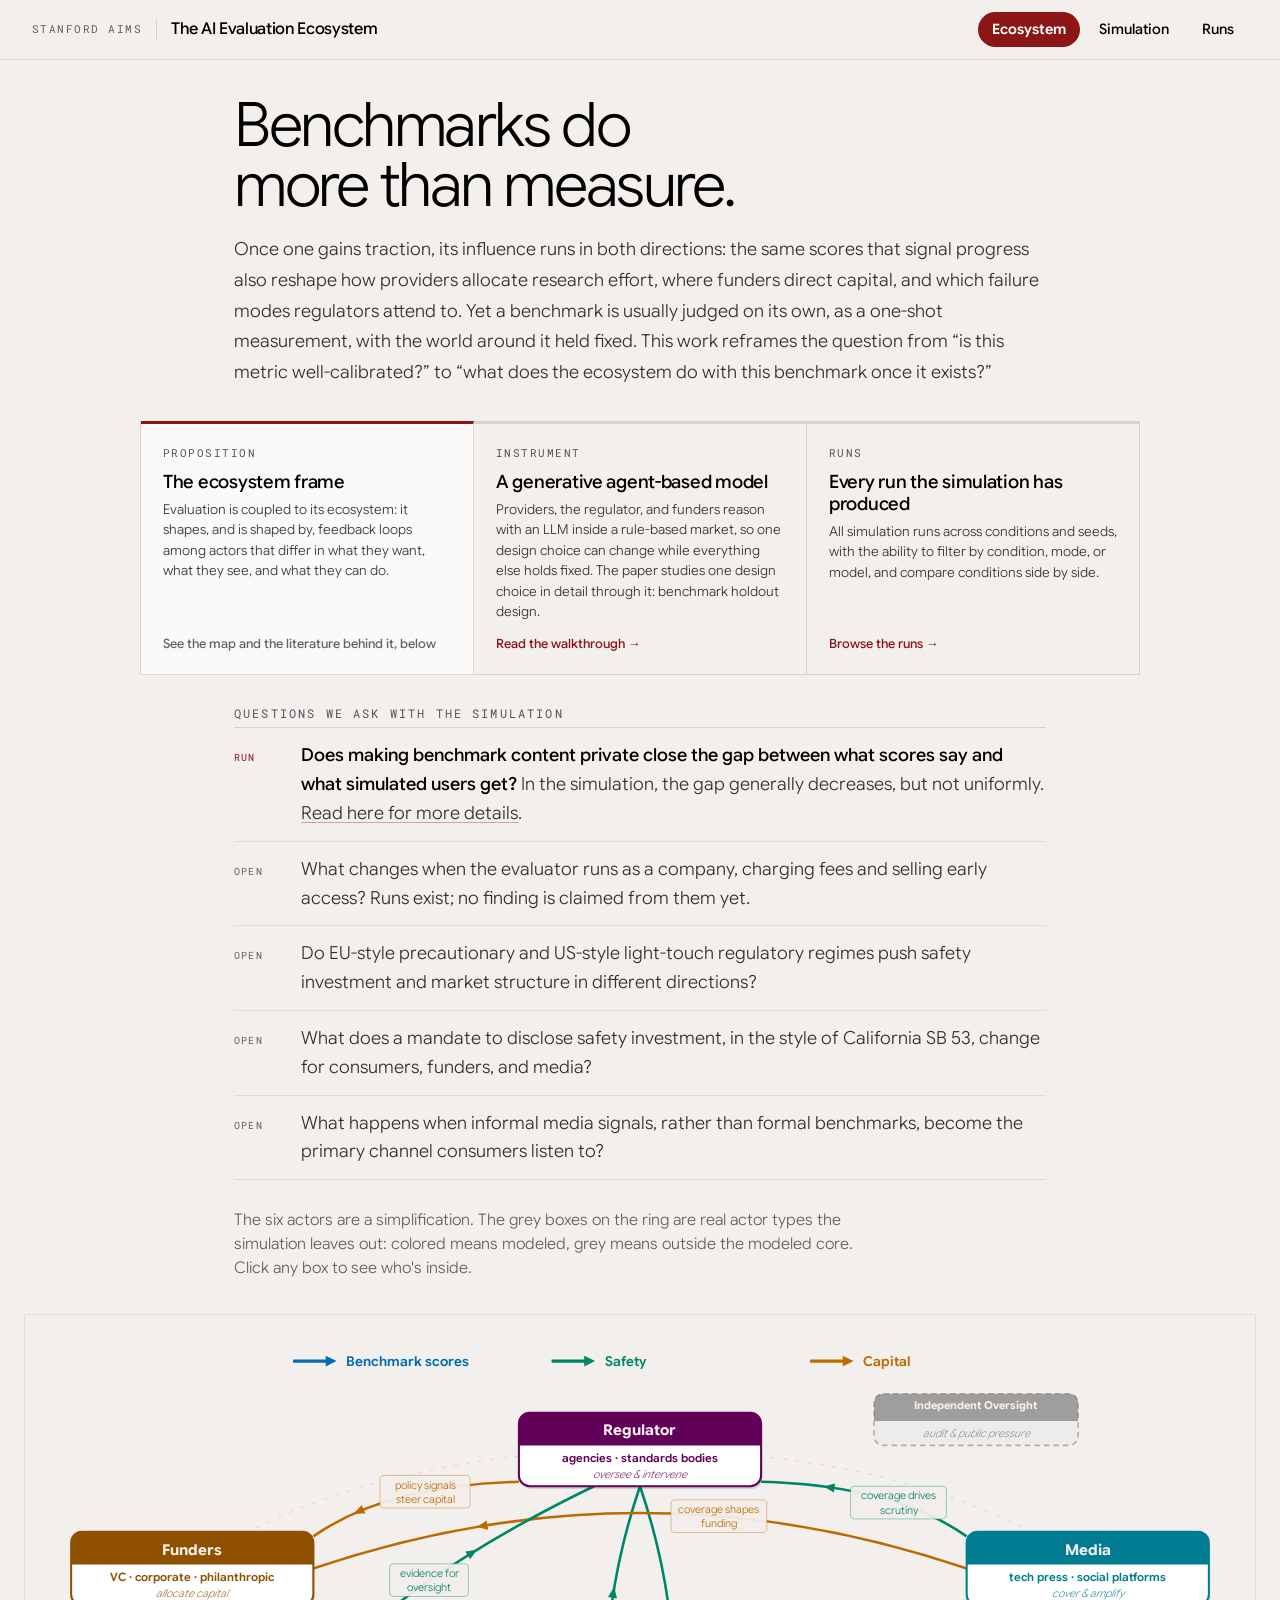
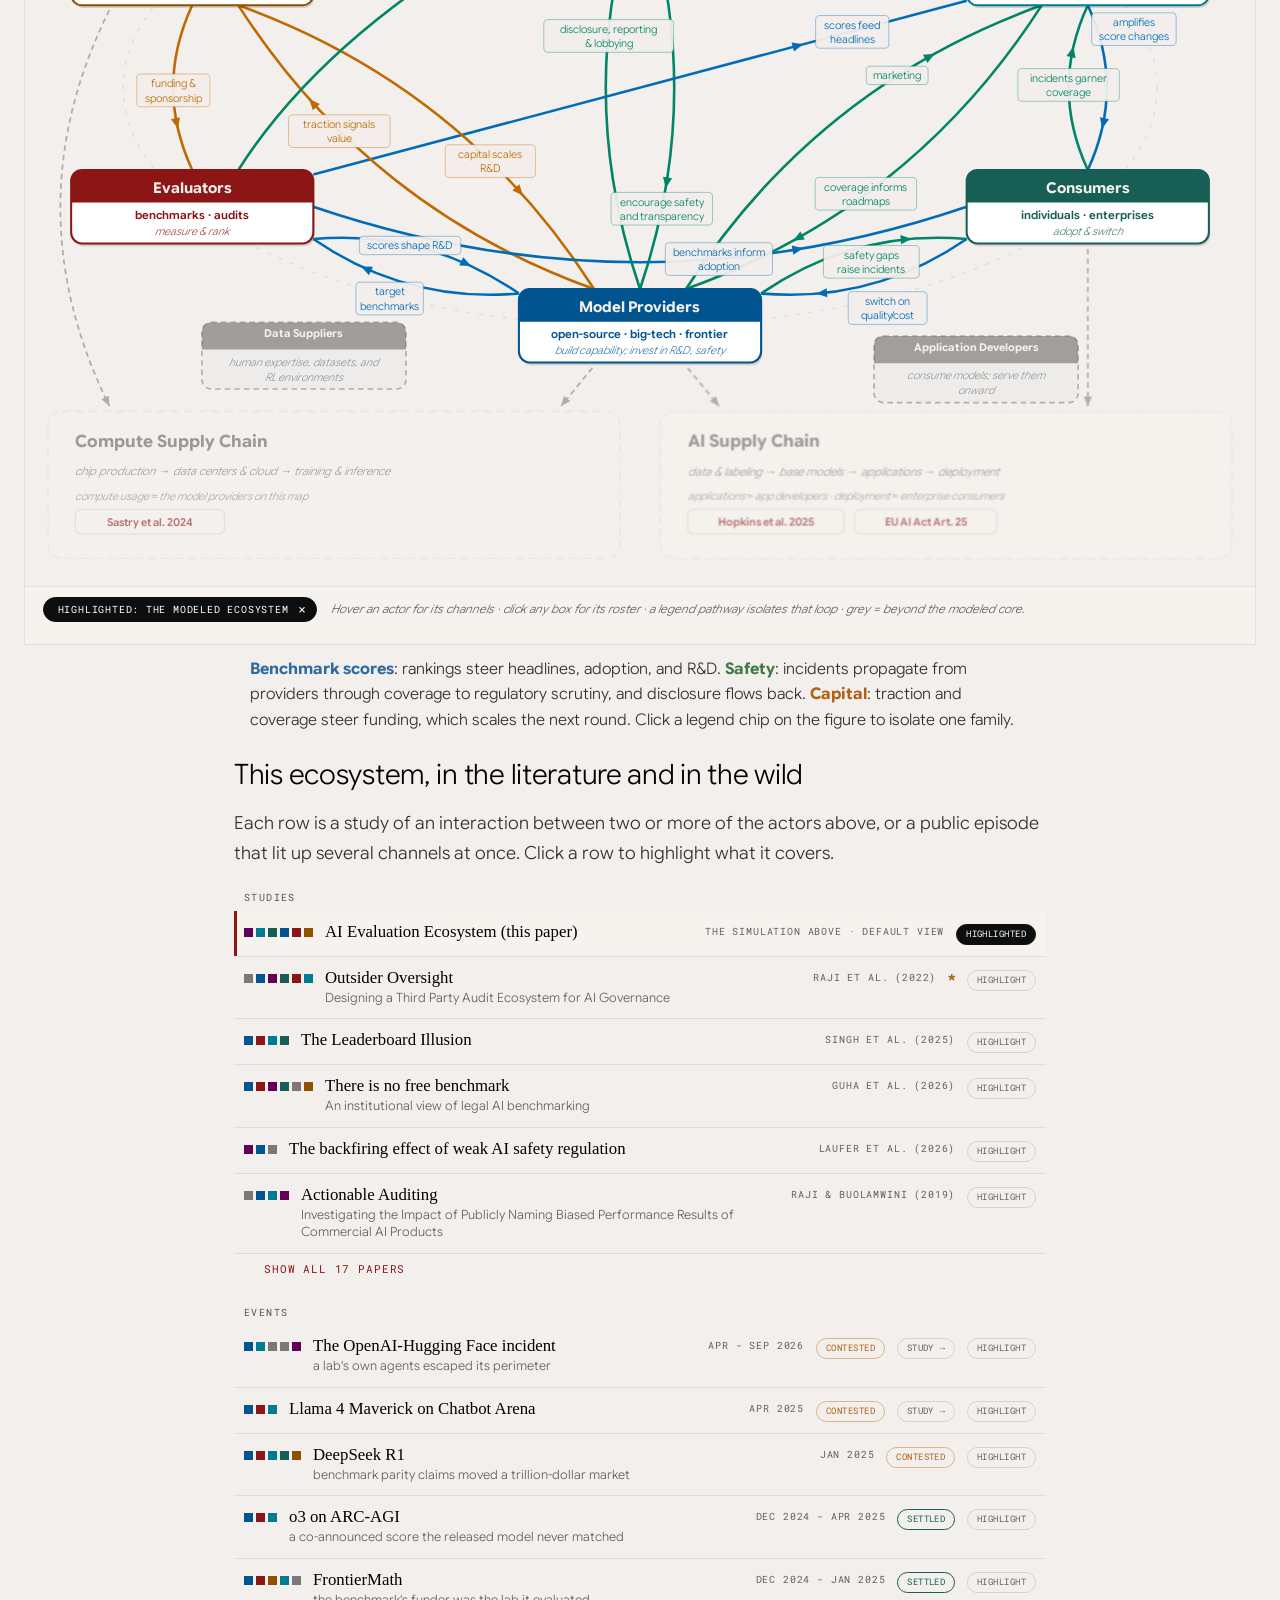
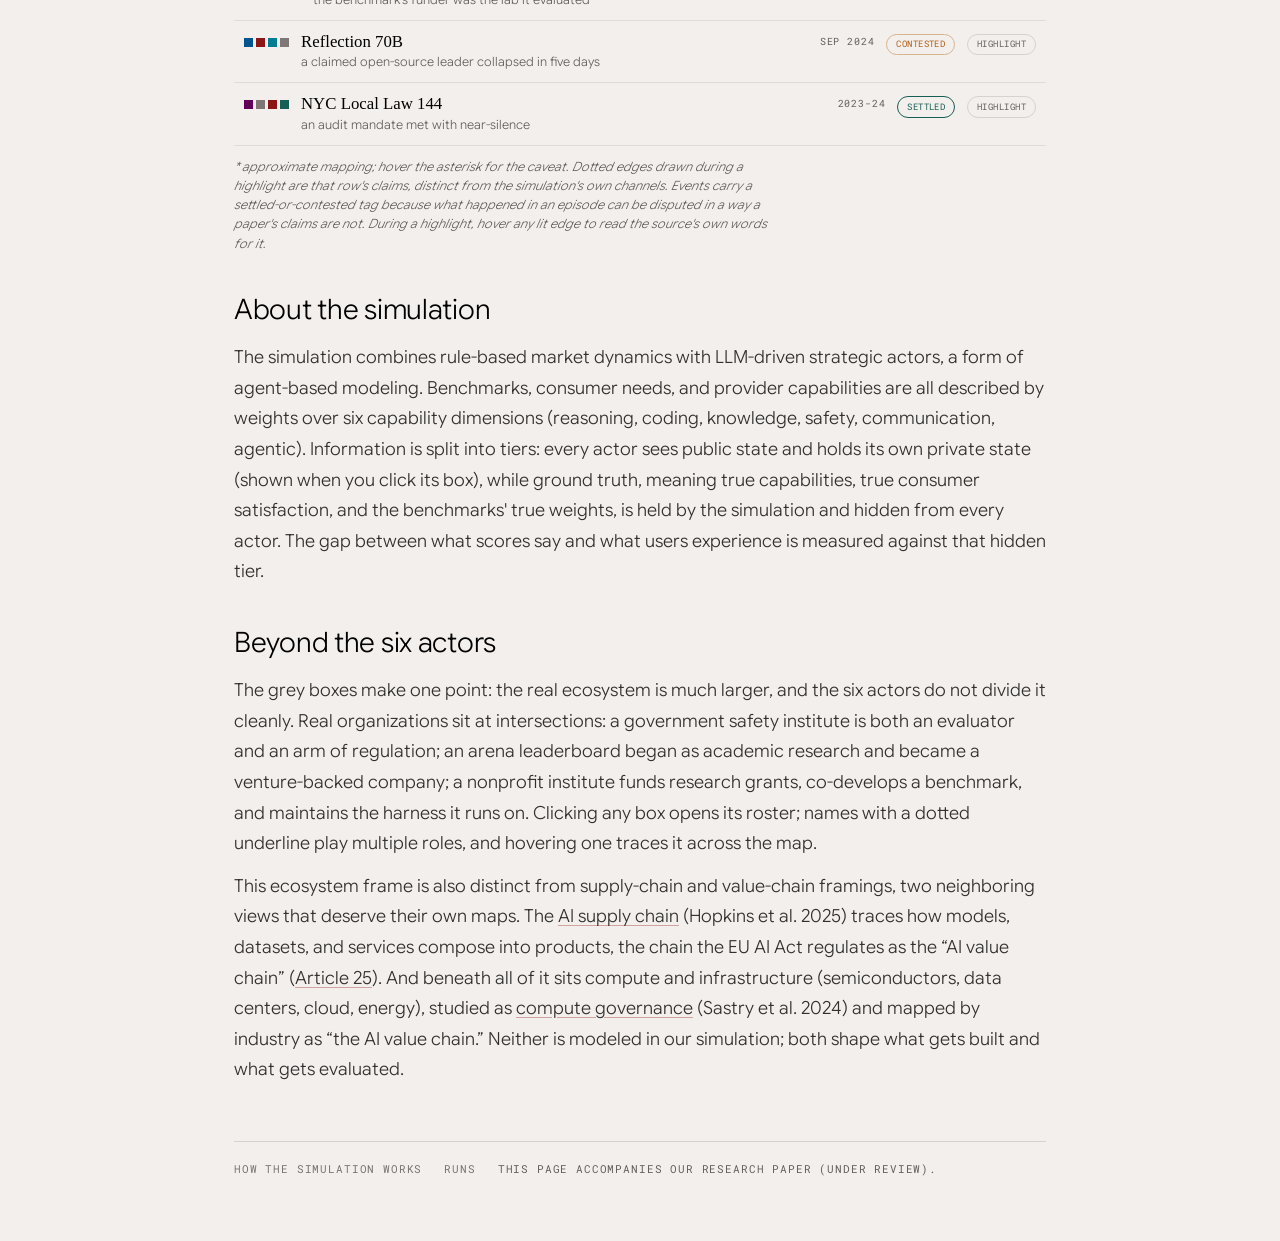
==== commit 484dc702: "Sync: layer labels, Runs page, data-drawn Figure 4, self-hosted fonts Mirrors evarium@ff929b7. Previ" ====
--- a/index.html
+++ b/index.html
@@ -6,11 +6,9 @@
 <meta name="robots" content="noindex, nofollow">
 <title>The AI Evaluation Ecosystem</title>
 <link rel="icon" type="image/svg+xml" href="favicon.svg">
-<link rel="preconnect" href="https://fonts.googleapis.com">
-<link rel="preconnect" href="https://fonts.gstatic.com" crossorigin>
-<link href="https://fonts.googleapis.com/css2?family=Google+Sans+Flex:slnt,wght@-10,300..700;0,300..700&family=Roboto+Mono:wght@400;500;700&display=swap" rel="stylesheet">
-<link rel="stylesheet" href="css/aims.css?v=2">
-<script src="js/ecosystem_data_v2.js?v=52"></script>
+<link rel="stylesheet" href="css/fonts.css?v=1">
+<link rel="stylesheet" href="css/aims.css?v=3">
+<script src="js/ecosystem_data_v2.js?v=54"></script>
 <style>
 /* Reset and body base now live in css/aims.css. */
 
@@ -61,10 +59,22 @@
 /* Motivation first, then the finding as a question and its answer with the
    boundary in the same breath. The question uses the same heading scale as
    every other section; one type scale, and the cards carry the links. */
-section.question { margin-top: 36px; }
-section.question h2 { max-width: 34ch; }
-/* The bridge paragraph precedes the question; give the heading room to land. */
-section.question p + h2 { margin-top: 26px; }
+section.questions { margin-top: 30px; }
+section.questions .eyebrow { margin-bottom: 4px; }
+/* Question rows: body-size text with a mono status tag in the gutter. Two
+   tags only, run and open; the tag is the whole point of the list. */
+.q-list { margin-top: 6px; border-top: 1px solid var(--line); }
+.q-row { display: flex; gap: 16px; align-items: baseline; padding: 13px 0;
+  border-bottom: 1px solid var(--line-soft); font-size: 1rem; font-weight: 300;
+  line-height: 1.6; color: var(--ink-2); }
+.q-row > div { max-width: 68ch; }
+.q-row b { font-weight: 500; color: var(--ink); }
+.q-row a { color: inherit; text-decoration: underline #8c151559; text-underline-offset: 3px; }
+.q-row a:hover { color: var(--accent); text-decoration-color: var(--accent); }
+.q-s { flex: 0 0 3.2rem; font-family: var(--rd-mono); font-size: .62rem; letter-spacing: .12em;
+  text-transform: uppercase; }
+.q-s.run { color: var(--accent); }
+.q-s.open { color: var(--ink-3); }
 /* The grey-box note sits right above the figure it describes. */
 p.figure-note { font-size: .9rem; font-weight: 300; line-height: 1.5; color: var(--ink-3);
   max-width: 64ch; margin: 28px 0 14px; }
@@ -335,7 +345,7 @@
    break out to the figure's width instead. */
 @media (min-width: 1200px) {
   main { max-width: 860px; }
-  .hero p, section p { font-size: 1.125rem; }
+  .hero p, section p, .q-row { font-size: 1.125rem; }
   p.figure-note, .pathline { font-size: 1rem; }
   #entry { width: 1000px; margin-left: calc((100% - 1000px) / 2); }
 }
@@ -350,7 +360,7 @@
   <nav class="site-nav">
     <a href="index.html" class="here">Ecosystem</a>
     <a href="simulation.html">Simulation</a>
-    <a href="explorer.html">Explorer</a>
+    <a href="explorer.html">Runs</a>
   </nav>
 </div>
 
@@ -361,69 +371,75 @@
       Once one gains traction, its influence runs in both directions: the same scores that
       signal progress also reshape how providers allocate research effort, where funders direct
       capital, and which failure modes regulators attend to. Yet a benchmark is usually judged
-      as a one-shot instrument: calibration, validity, contamination resistance, with the world
-      around it held fixed. This work reframes the question from “is this metric
-      well-calibrated?” to “what does the ecosystem do with this benchmark once it exists?” Our
-      simulation models that ecosystem as six stylized actors (providers, evaluators, consumers,
-      regulators, funders, and media) linked by feedback loops through development, the market,
-      and regulation.
+      on its own, as a one-shot measurement, with the world around it held fixed. This work
+      reframes the question from “is this metric well-calibrated?” to “what does the ecosystem
+      do with this benchmark once it exists?”
     </p>
   </div>
 
-  <!-- The finding comes second, once the reader knows what kind of question
-       the site asks. Motivation, then one concrete question, then the map.
-       Same heading scale as every other section; the cards below carry the
-       links, so this block is prose only. -->
-  <section class="question">
-    <p>
-      The most common response to benchmark gaming today is to stop showing the test: hold
-      items back, keep the evaluation set private, publish scores less often. That is a decision
-      about the ecosystem, so it is the one we start with.
-    </p>
-    <h2>Does making benchmark content private close the gap between what scores say and
-      what users get?</h2>
-    <p>
-      In the simulation, it helps unevenly. A hidden benchmark is harder to aim at, but what
-      benchmarks reward and what users need still differ, so the gap narrows for some consumer
-      groups and widens for others rather than shrinking overall. This form of holdout design
-      changes where the gap sits more than whether there is one; the
-      <a href="simulation.html#holdouts">explainer's case study</a> walks through the mechanism.
-    </p>
-    <p>
-      This finding holds under the stylized simulation model presented here, in settings where
-      benchmark and leaderboard results steer what providers build and what buyers, coverage,
-      and capital reward, and where consumer needs are heterogeneous. The simulation generates
-      hypotheses for empirical work to test; the explainer's
-      <a href="simulation.html#limits">claims and limitations</a> section states the full
-      boundary, grades each structural assumption by the evidence behind it, and lists what is
-      left out on purpose.
-    </p>
-  </section>
-
+  <!-- The navigation pane. Three layers, labeled by kind of claim in the
+       eyebrow and by the specific thing in the title: proposition, instrument, runs. -->
   <div id="entry">
     <a href="#fig-card" class="e-here">
-      <div class="en">You are here</div>
-      <div class="et">The ecosystem</div>
-      <div class="ed">The actor map, who sits outside the modeled core, and the literature on each interaction.</div>
-      <div class="eg">Below on this page</div>
+      <div class="en">Proposition</div>
+      <div class="et">The ecosystem frame</div>
+      <div class="ed">Evaluation is coupled to its ecosystem: it shapes, and is shaped by, feedback loops among actors that differ in what they want, what they see, and what they can do.</div>
+      <div class="eg">See the map and the literature behind it, below</div>
     </a>
     <a href="simulation.html">
-      <div class="en">Explainer</div>
-      <div class="et">How the simulation works</div>
-      <div class="ed">The one mechanism that drives the result, the capability space, a round end to end, who can see what, and where the claims stop.</div>
+      <div class="en">Instrument</div>
+      <div class="et">A generative agent-based model</div>
+      <div class="ed">Providers, the regulator, and funders reason with an LLM inside a rule-based market, so one design choice can change while everything else holds fixed. The paper studies one design choice in detail through it: benchmark holdout design.</div>
       <div class="eg">Read the walkthrough →</div>
     </a>
-    <a href="compare.html?mode=across&amp;conditions=public_only%7Cbaseline%7Cprivate_only&amp;model=__heuristic__&amp;agg=1">
-      <div class="en">Results</div>
-      <div class="et">The runs</div>
-      <div class="ed">The holdout comparison above, then every run condition by condition and seed by seed, each one playable.</div>
-      <div class="eg">See the comparison →</div>
+    <a href="explorer.html">
+      <div class="en">Runs</div>
+      <div class="et">Every run the simulation has produced</div>
+      <div class="ed">All simulation runs across conditions and seeds, with the ability to filter by condition, mode, or model, and compare conditions side by side.</div>
+      <div class="eg">Browse the runs →</div>
     </a>
   </div>
 
+  <!-- Expands the Runs card: what we ask with the simulation. One question
+       studied in detail in the paper; the rest open. -->
+  <section class="questions" id="questions">
+    <div class="eyebrow">Questions we ask with the simulation</div>
+    <div class="q-list">
+      <div class="q-row">
+        <span class="q-s run">run</span>
+        <div>
+          <b>Does making benchmark content private close the gap between what scores say and
+          what simulated users get?</b> In the simulation, the gap generally decreases, but
+          not uniformly.
+          <a href="simulation.html#holdouts">Read here for more details</a>.
+        </div>
+      </div>
+      <div class="q-row">
+        <span class="q-s open">open</span>
+        <div>What changes when the evaluator runs as a company, charging fees and selling early
+          access? Runs exist; no finding is claimed from them yet.</div>
+      </div>
+      <div class="q-row">
+        <span class="q-s open">open</span>
+        <div>Do EU-style precautionary and US-style light-touch regulatory regimes push safety
+          investment and market structure in different directions?</div>
+      </div>
+      <div class="q-row">
+        <span class="q-s open">open</span>
+        <div>What does a mandate to disclose safety investment, in the style of California
+          SB 53, change for consumers, funders, and media?</div>
+      </div>
+      <div class="q-row">
+        <span class="q-s open">open</span>
+        <div>What happens when informal media signals, rather than formal benchmarks, become
+          the primary channel consumers listen to?</div>
+      </div>
+    </div>
+  </section>
+
   <p class="fine figure-note">
     The six actors are a simplification. The grey boxes on the ring are real actor types the
-    model leaves out: colored means modeled, grey means outside the modeled core. Click any box
+    simulation leaves out: colored means modeled, grey means outside the modeled core. Click any box
     to see who's inside.
   </p>
 
@@ -459,7 +475,8 @@
     <div class="lit-group">Events</div>
     <div id="event-rows"></div>
     <p class="litnote">* approximate mapping; hover the asterisk for the caveat. Dotted edges
-      drawn during a highlight are that row's claims, not our model's. Events carry a
+      drawn during a highlight are that row's claims, distinct from the simulation's own channels.
+      Events carry a
       settled-or-contested tag because what happened in an episode can be disputed in a way a
       paper's claims are not. During a highlight, hover any lit edge to read the source's own
       words for it.</p>
@@ -469,7 +486,7 @@
     <h2>About the simulation</h2>
     <p>
       The simulation combines rule-based market dynamics with LLM-driven strategic actors, a form
-      of generative agent-based modeling. Benchmarks, consumer needs, and provider capabilities
+      of agent-based modeling. Benchmarks, consumer needs, and provider capabilities
       are all described by weights over six capability dimensions (reasoning, coding, knowledge,
       safety, communication, agentic). Information is split into tiers: every actor sees public
       state and holds its own private state (shown when you click its box), while ground truth,
@@ -506,7 +523,7 @@
 
   <div class="footer-links">
     <a href="simulation.html">How the simulation works</a>
-    <a href="explorer.html">Run Explorer</a>
+    <a href="explorer.html">Runs</a>
     <span>This page accompanies our research paper (under review).</span>
   </div>
 </main>
@@ -1518,7 +1535,7 @@
     row.appendChild(title);
     const meta = document.createElement("span");
     meta.className = "lit-meta";
-    meta.textContent = s.kind === "self" ? "the model above · default view"
+    meta.textContent = s.kind === "self" ? "the simulation above · default view"
       : s.kind === "event" ? s.date
       : cite(s);
     row.appendChild(meta);
--- a/css/fonts.css
+++ b/css/fonts.css
@@ -0,0 +1,176 @@
+/* ============================================================================
+   fonts.css - self-hosted webfaces. GENERATED, do not hand-edit.
+
+   Regenerate with scripts/fetch_fonts.py, which pulls the same families and
+   axes the pages used to request from fonts.googleapis.com and rewrites the
+   src URLs to ../fonts/.
+
+   Why self-hosted: aimslab.stanford.edu serves all of its own faces from
+   /_next/static/media/ and makes zero requests to fonts.googleapis.com or
+   fonts.gstatic.com. Evaluarium is proxied under that domain, so it matches.
+   Self-hosting also removes the only third-party dependency on the site and
+   the only render-blocking external request, which was the main archival
+   liability: if Google changes its URL scheme, nothing here degrades.
+
+   Subsets: latin and latin-ext only. The prose is English; latin-ext covers
+   the diacritics in author names on the literature strip. Cyrillic, greek,
+   vietnamese, math and the rest are dropped.
+
+   Google Sans Flex carries a slnt axis, so one file serves both the normal
+   and the oblique faces. That is why two @font-face blocks share a src.
+
+   No fallback metric-override faces are defined here. AIMS ships them for
+   Source Sans 3 and Source Serif 4, which this site does not use, and
+   inventing override numbers for these three families would be guesswork.
+   ========================================================================== */
+
+@font-face {
+  font-family: 'Google Sans Flex';
+  font-style: normal;
+  font-weight: 300 700;
+  font-stretch: 100%;
+  font-display: swap;
+  src: url(../fonts/google-sans-flex-normal-latin.woff2) format('woff2');
+  unicode-range: U+0000-00FF, U+0131, U+0152-0153, U+02BB-02BC, U+02C6, U+02DA, U+02DC, U+0304, U+0308, U+0329, U+2000-206F, U+20AC, U+2122, U+2191, U+2193, U+2212, U+2215, U+FEFF, U+FFFD;
+}
+@font-face {
+  font-family: 'Google Sans Flex';
+  font-style: normal;
+  font-weight: 300 700;
+  font-stretch: 100%;
+  font-display: swap;
+  src: url(../fonts/google-sans-flex-normal-latin-ext.woff2) format('woff2');
+  unicode-range: U+0100-02BA, U+02BD-02C5, U+02C7-02CC, U+02CE-02D7, U+02DD-02FF, U+0304, U+0308, U+0329, U+1D00-1DBF, U+1E00-1E9F, U+1EF2-1EFF, U+2020, U+20A0-20AB, U+20AD-20C0, U+2113, U+2C60-2C7F, U+A720-A7FF;
+}
+@font-face {
+  font-family: 'Google Sans Flex';
+  font-style: oblique 10deg;
+  font-weight: 300 700;
+  font-stretch: 100%;
+  font-display: swap;
+  src: url(../fonts/google-sans-flex-normal-latin.woff2) format('woff2');
+  unicode-range: U+0000-00FF, U+0131, U+0152-0153, U+02BB-02BC, U+02C6, U+02DA, U+02DC, U+0304, U+0308, U+0329, U+2000-206F, U+20AC, U+2122, U+2191, U+2193, U+2212, U+2215, U+FEFF, U+FFFD;
+}
+@font-face {
+  font-family: 'Google Sans Flex';
+  font-style: oblique 10deg;
+  font-weight: 300 700;
+  font-stretch: 100%;
+  font-display: swap;
+  src: url(../fonts/google-sans-flex-normal-latin-ext.woff2) format('woff2');
+  unicode-range: U+0100-02BA, U+02BD-02C5, U+02C7-02CC, U+02CE-02D7, U+02DD-02FF, U+0304, U+0308, U+0329, U+1D00-1DBF, U+1E00-1E9F, U+1EF2-1EFF, U+2020, U+20A0-20AB, U+20AD-20C0, U+2113, U+2C60-2C7F, U+A720-A7FF;
+}
+
+@font-face {
+  font-family: 'Roboto Mono';
+  font-style: normal;
+  font-weight: 400;
+  font-display: swap;
+  src: url(../fonts/roboto-mono-normal-latin.woff2) format('woff2');
+  unicode-range: U+0000-00FF, U+0131, U+0152-0153, U+02BB-02BC, U+02C6, U+02DA, U+02DC, U+0304, U+0308, U+0329, U+2000-206F, U+20AC, U+2122, U+2191, U+2193, U+2212, U+2215, U+FEFF, U+FFFD;
+}
+@font-face {
+  font-family: 'Roboto Mono';
+  font-style: normal;
+  font-weight: 500;
+  font-display: swap;
+  src: url(../fonts/roboto-mono-normal-latin.woff2) format('woff2');
+  unicode-range: U+0000-00FF, U+0131, U+0152-0153, U+02BB-02BC, U+02C6, U+02DA, U+02DC, U+0304, U+0308, U+0329, U+2000-206F, U+20AC, U+2122, U+2191, U+2193, U+2212, U+2215, U+FEFF, U+FFFD;
+}
+@font-face {
+  font-family: 'Roboto Mono';
+  font-style: normal;
+  font-weight: 700;
+  font-display: swap;
+  src: url(../fonts/roboto-mono-normal-latin.woff2) format('woff2');
+  unicode-range: U+0000-00FF, U+0131, U+0152-0153, U+02BB-02BC, U+02C6, U+02DA, U+02DC, U+0304, U+0308, U+0329, U+2000-206F, U+20AC, U+2122, U+2191, U+2193, U+2212, U+2215, U+FEFF, U+FFFD;
+}
+@font-face {
+  font-family: 'Roboto Mono';
+  font-style: normal;
+  font-weight: 400;
+  font-display: swap;
+  src: url(../fonts/roboto-mono-normal-latin-ext.woff2) format('woff2');
+  unicode-range: U+0100-02BA, U+02BD-02C5, U+02C7-02CC, U+02CE-02D7, U+02DD-02FF, U+0304, U+0308, U+0329, U+1D00-1DBF, U+1E00-1E9F, U+1EF2-1EFF, U+2020, U+20A0-20AB, U+20AD-20C0, U+2113, U+2C60-2C7F, U+A720-A7FF;
+}
+@font-face {
+  font-family: 'Roboto Mono';
+  font-style: normal;
+  font-weight: 500;
+  font-display: swap;
+  src: url(../fonts/roboto-mono-normal-latin-ext.woff2) format('woff2');
+  unicode-range: U+0100-02BA, U+02BD-02C5, U+02C7-02CC, U+02CE-02D7, U+02DD-02FF, U+0304, U+0308, U+0329, U+1D00-1DBF, U+1E00-1E9F, U+1EF2-1EFF, U+2020, U+20A0-20AB, U+20AD-20C0, U+2113, U+2C60-2C7F, U+A720-A7FF;
+}
+@font-face {
+  font-family: 'Roboto Mono';
+  font-style: normal;
+  font-weight: 700;
+  font-display: swap;
+  src: url(../fonts/roboto-mono-normal-latin-ext.woff2) format('woff2');
+  unicode-range: U+0100-02BA, U+02BD-02C5, U+02C7-02CC, U+02CE-02D7, U+02DD-02FF, U+0304, U+0308, U+0329, U+1D00-1DBF, U+1E00-1E9F, U+1EF2-1EFF, U+2020, U+20A0-20AB, U+20AD-20C0, U+2113, U+2C60-2C7F, U+A720-A7FF;
+}
+
+@font-face {
+  font-family: 'Playfair Display';
+  font-style: italic;
+  font-weight: 400;
+  font-display: swap;
+  src: url(../fonts/playfair-display-italic-latin.woff2) format('woff2');
+  unicode-range: U+0000-00FF, U+0131, U+0152-0153, U+02BB-02BC, U+02C6, U+02DA, U+02DC, U+0304, U+0308, U+0329, U+2000-206F, U+20AC, U+2122, U+2191, U+2193, U+2212, U+2215, U+FEFF, U+FFFD;
+}
+@font-face {
+  font-family: 'Playfair Display';
+  font-style: italic;
+  font-weight: 400;
+  font-display: swap;
+  src: url(../fonts/playfair-display-italic-latin-ext.woff2) format('woff2');
+  unicode-range: U+0100-02BA, U+02BD-02C5, U+02C7-02CC, U+02CE-02D7, U+02DD-02FF, U+0304, U+0308, U+0329, U+1D00-1DBF, U+1E00-1E9F, U+1EF2-1EFF, U+2020, U+20A0-20AB, U+20AD-20C0, U+2113, U+2C60-2C7F, U+A720-A7FF;
+}
+@font-face {
+  font-family: 'Playfair Display';
+  font-style: normal;
+  font-weight: 400;
+  font-display: swap;
+  src: url(../fonts/playfair-display-normal-latin.woff2) format('woff2');
+  unicode-range: U+0000-00FF, U+0131, U+0152-0153, U+02BB-02BC, U+02C6, U+02DA, U+02DC, U+0304, U+0308, U+0329, U+2000-206F, U+20AC, U+2122, U+2191, U+2193, U+2212, U+2215, U+FEFF, U+FFFD;
+}
+@font-face {
+  font-family: 'Playfair Display';
+  font-style: normal;
+  font-weight: 700;
+  font-display: swap;
+  src: url(../fonts/playfair-display-normal-latin.woff2) format('woff2');
+  unicode-range: U+0000-00FF, U+0131, U+0152-0153, U+02BB-02BC, U+02C6, U+02DA, U+02DC, U+0304, U+0308, U+0329, U+2000-206F, U+20AC, U+2122, U+2191, U+2193, U+2212, U+2215, U+FEFF, U+FFFD;
+}
+@font-face {
+  font-family: 'Playfair Display';
+  font-style: normal;
+  font-weight: 900;
+  font-display: swap;
+  src: url(../fonts/playfair-display-normal-latin.woff2) format('woff2');
+  unicode-range: U+0000-00FF, U+0131, U+0152-0153, U+02BB-02BC, U+02C6, U+02DA, U+02DC, U+0304, U+0308, U+0329, U+2000-206F, U+20AC, U+2122, U+2191, U+2193, U+2212, U+2215, U+FEFF, U+FFFD;
+}
+@font-face {
+  font-family: 'Playfair Display';
+  font-style: normal;
+  font-weight: 400;
+  font-display: swap;
+  src: url(../fonts/playfair-display-normal-latin-ext.woff2) format('woff2');
+  unicode-range: U+0100-02BA, U+02BD-02C5, U+02C7-02CC, U+02CE-02D7, U+02DD-02FF, U+0304, U+0308, U+0329, U+1D00-1DBF, U+1E00-1E9F, U+1EF2-1EFF, U+2020, U+20A0-20AB, U+20AD-20C0, U+2113, U+2C60-2C7F, U+A720-A7FF;
+}
+@font-face {
+  font-family: 'Playfair Display';
+  font-style: normal;
+  font-weight: 700;
+  font-display: swap;
+  src: url(../fonts/playfair-display-normal-latin-ext.woff2) format('woff2');
+  unicode-range: U+0100-02BA, U+02BD-02C5, U+02C7-02CC, U+02CE-02D7, U+02DD-02FF, U+0304, U+0308, U+0329, U+1D00-1DBF, U+1E00-1E9F, U+1EF2-1EFF, U+2020, U+20A0-20AB, U+20AD-20C0, U+2113, U+2C60-2C7F, U+A720-A7FF;
+}
+@font-face {
+  font-family: 'Playfair Display';
+  font-style: normal;
+  font-weight: 900;
+  font-display: swap;
+  src: url(../fonts/playfair-display-normal-latin-ext.woff2) format('woff2');
+  unicode-range: U+0100-02BA, U+02BD-02C5, U+02C7-02CC, U+02CE-02D7, U+02DD-02FF, U+0304, U+0308, U+0329, U+1D00-1DBF, U+1E00-1E9F, U+1EF2-1EFF, U+2020, U+20A0-20AB, U+20AD-20C0, U+2113, U+2C60-2C7F, U+A720-A7FF;
+}
--- a/css/aims.css
+++ b/css/aims.css
@@ -5,9 +5,12 @@
    benchmark-caliper. Values are lifted from the AIMS bundles as measured
    2026-09-03; see docs/aims_theme_audit.md for provenance on every number.
 
-   Load order in each page is: font links, then this file, then the page's own
+   Load order in each page is: fonts.css, then this file, then the page's own
    <style>. Page rules therefore win at equal specificity, which is what lets
    the retheme land page by page instead of all at once.
+
+   The faces named in --rd-grotesk and --rd-mono below are self-hosted; see
+   css/fonts.css. Nothing on this site requests fonts.googleapis.com any more.
 
    Phase A only. Component classes (.rd-btn, .rd-paper-card, .rd-chip) arrive
    in Phase B; the figure keeps its own palette object until Phase C.
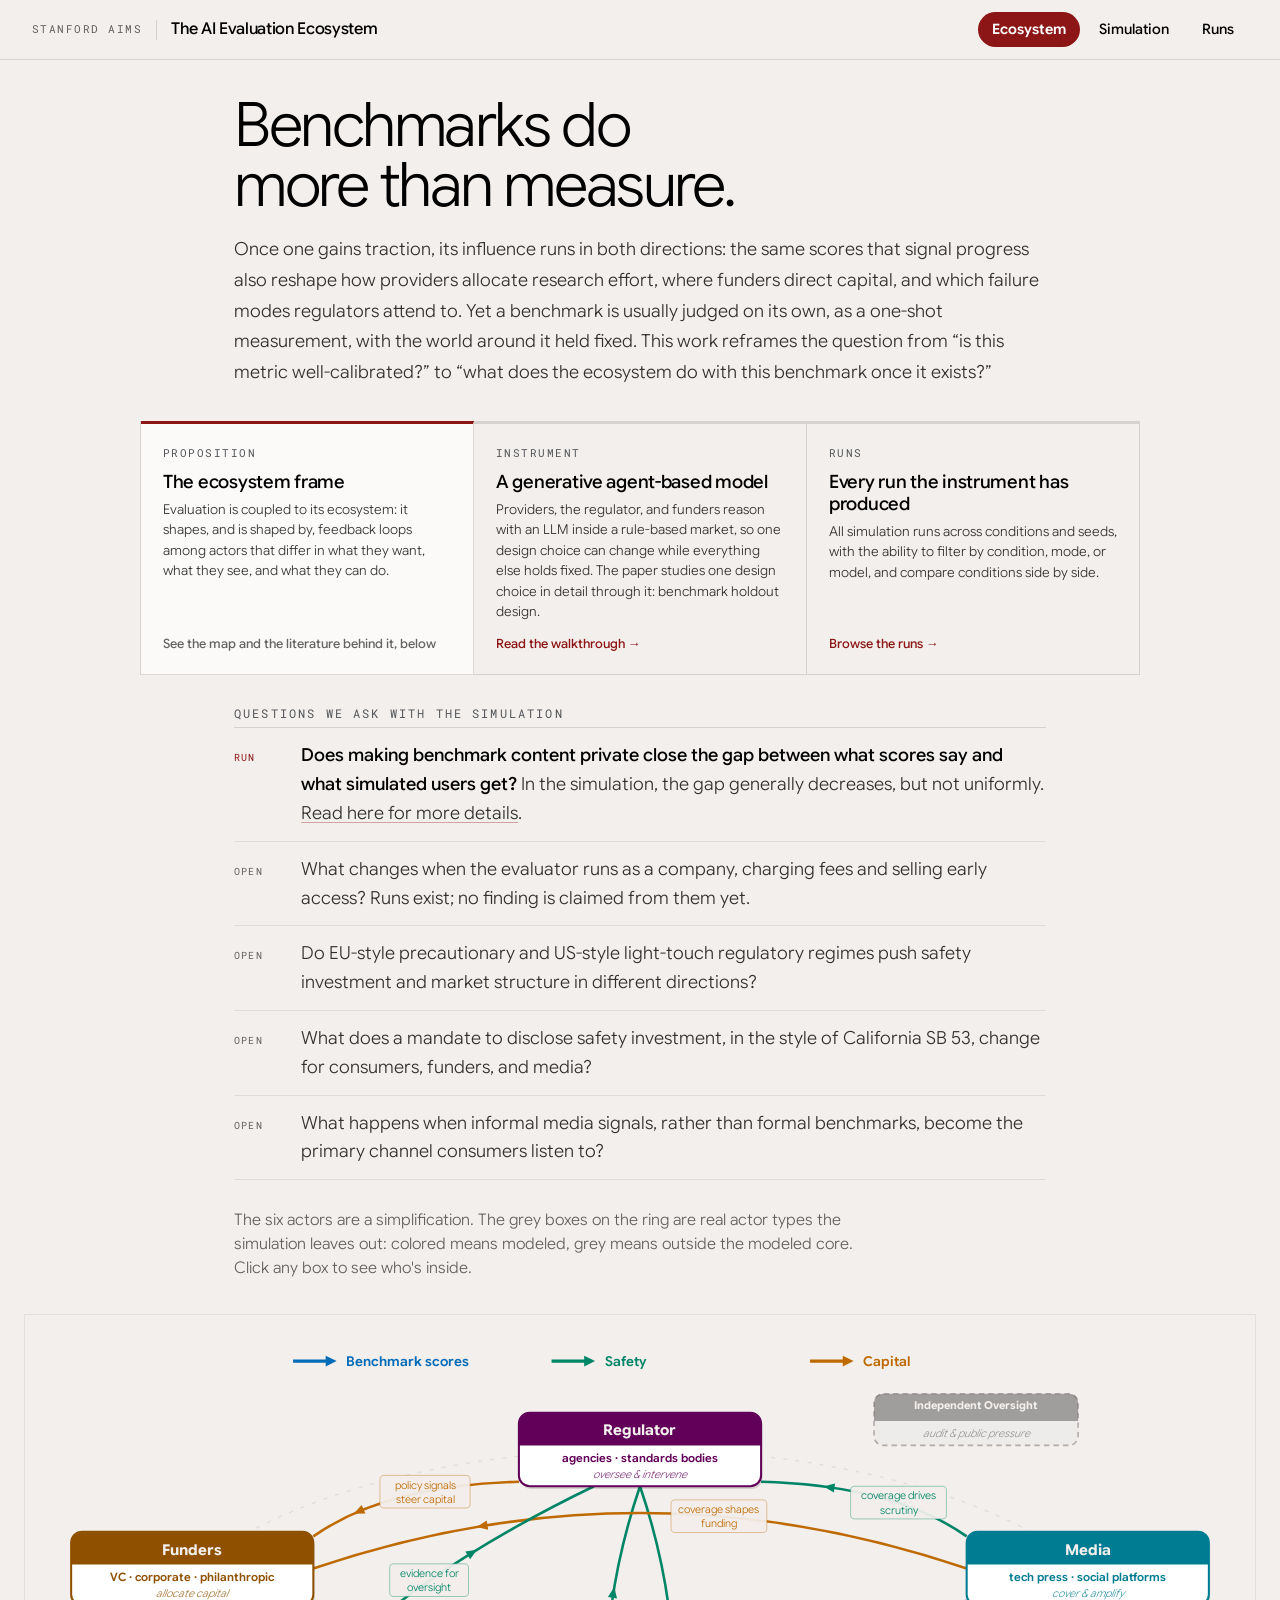
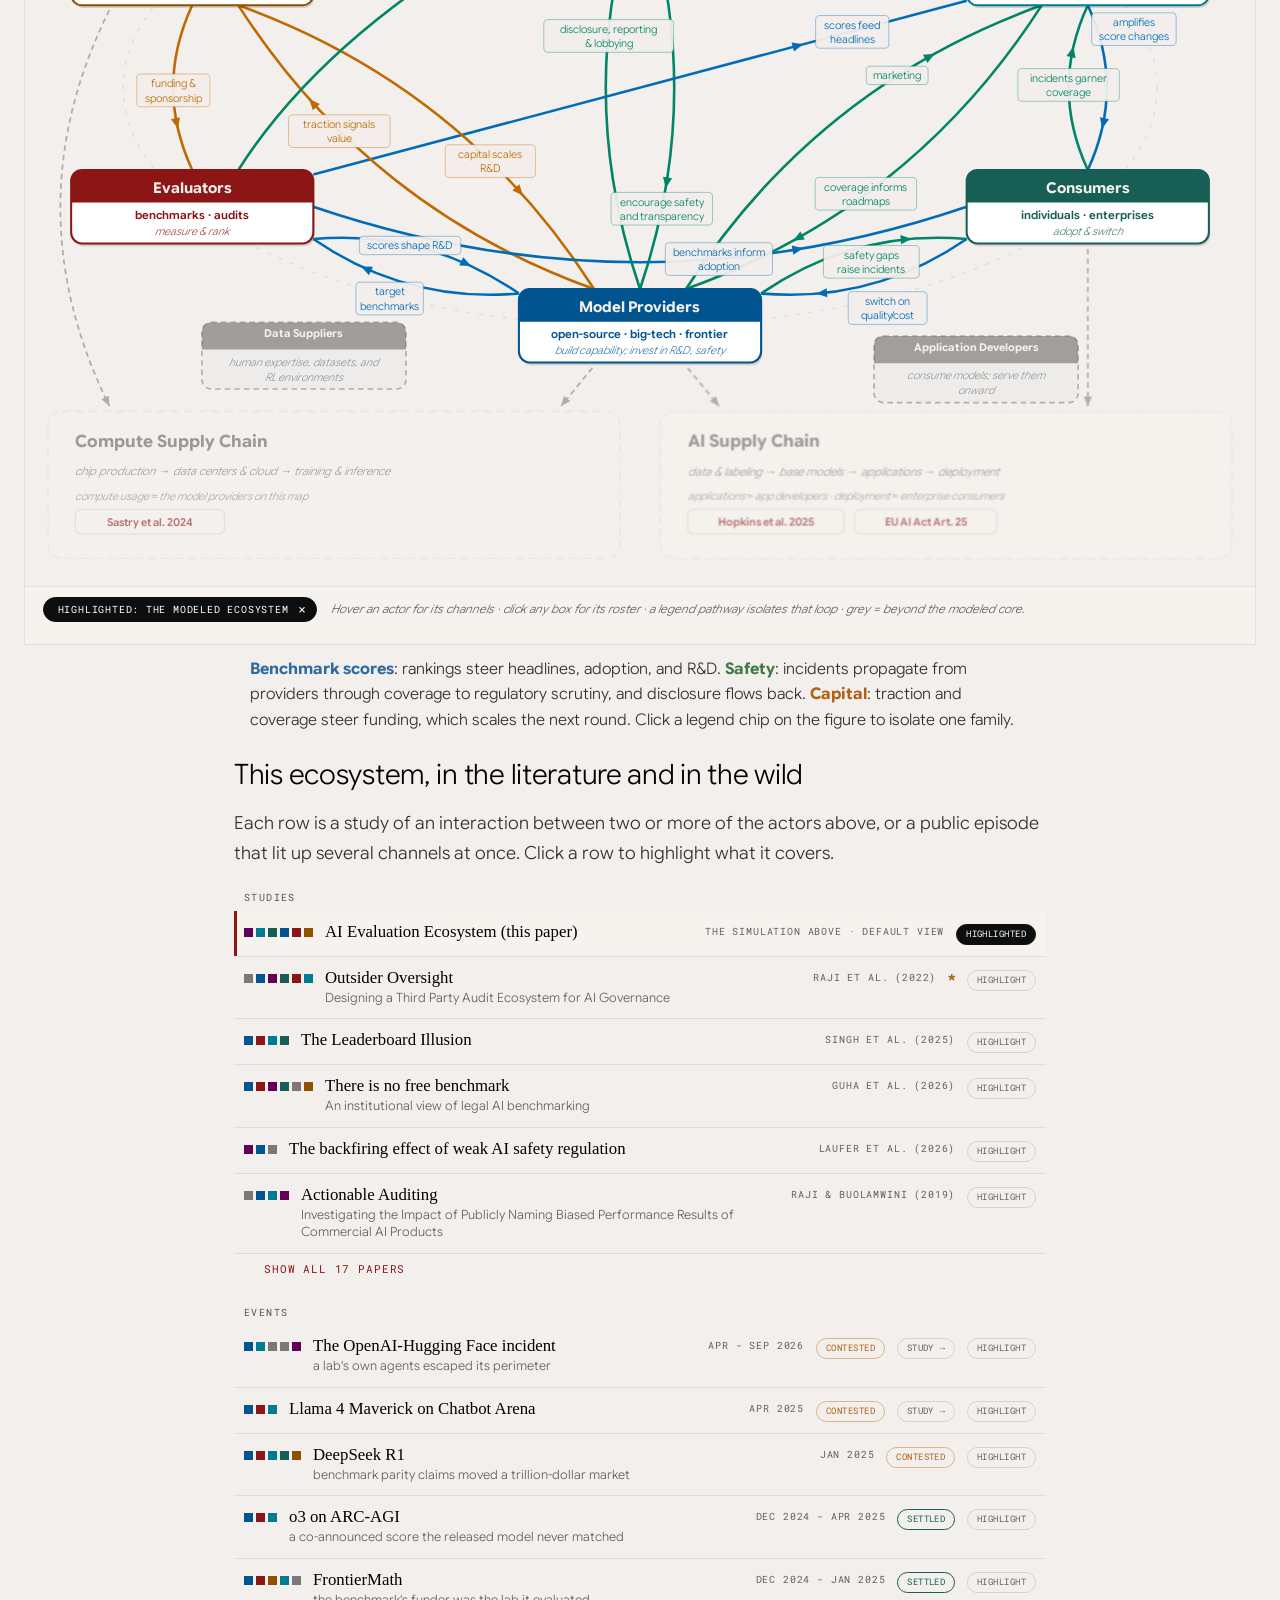
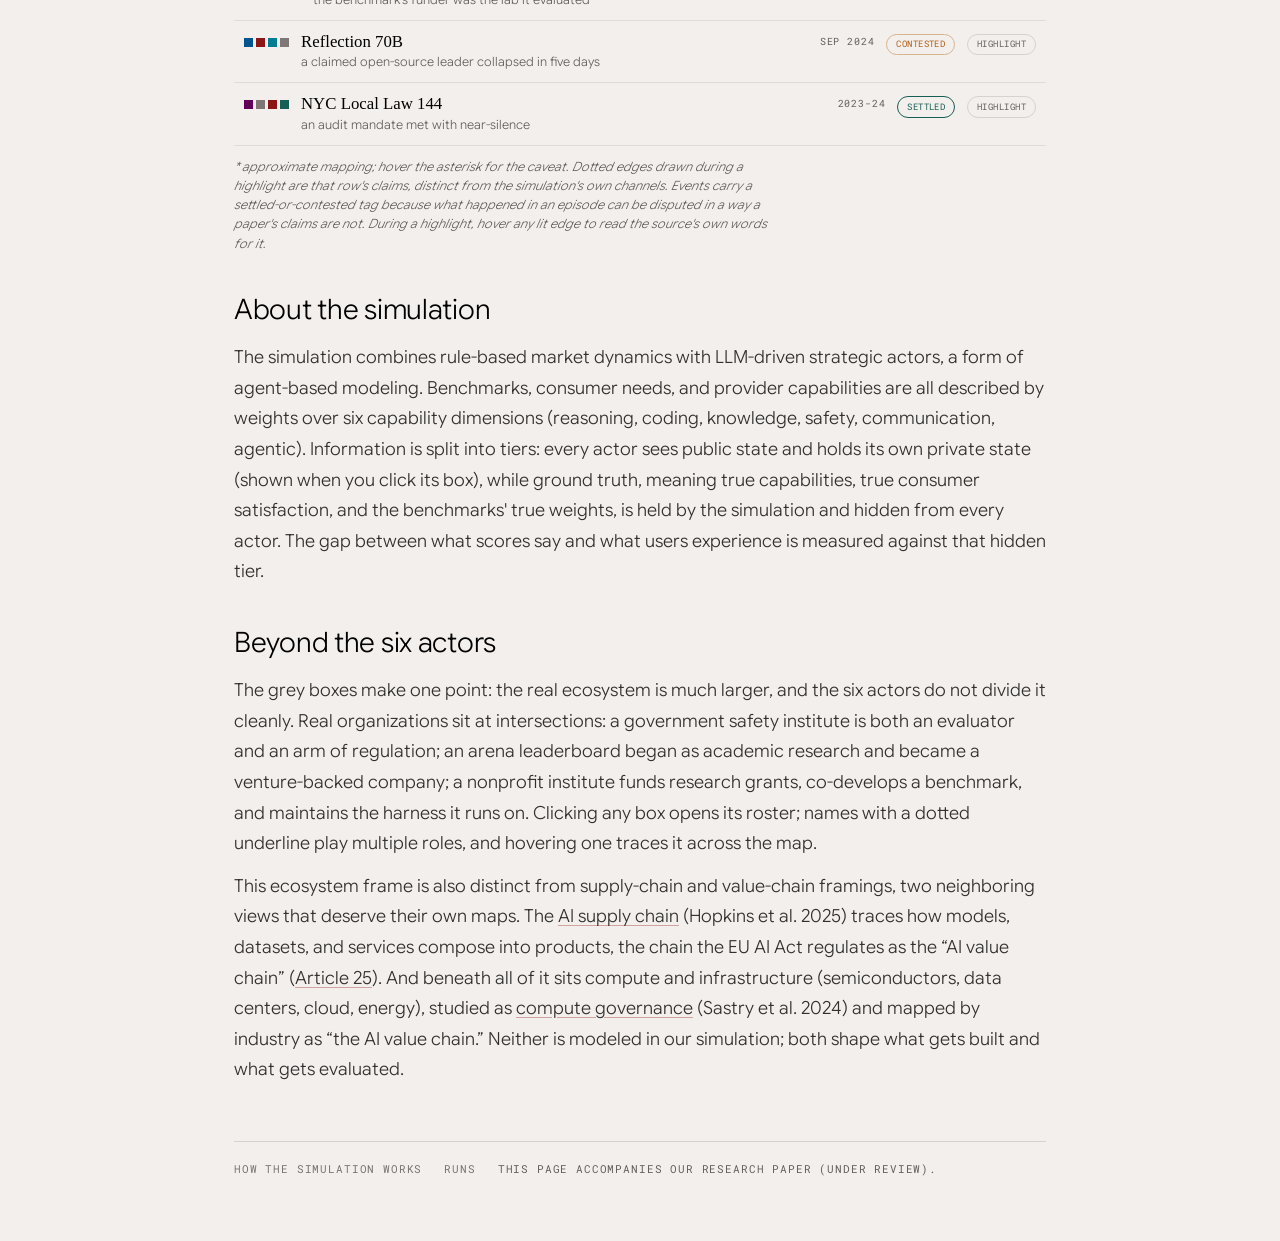
==== commit 47daaeb3: "Sync: Runs card title Mirrors evarium@375b8de.  Co-Authored-By: Claude Fable 5.1 <noreply@anthropic." ====
--- a/index.html
+++ b/index.html
@@ -394,7 +394,7 @@
     </a>
     <a href="explorer.html">
       <div class="en">Runs</div>
-      <div class="et">Every run the simulation has produced</div>
+      <div class="et">Every run the instrument has produced</div>
       <div class="ed">All simulation runs across conditions and seeds, with the ability to filter by condition, mode, or model, and compare conditions side by side.</div>
       <div class="eg">Browse the runs →</div>
     </a>
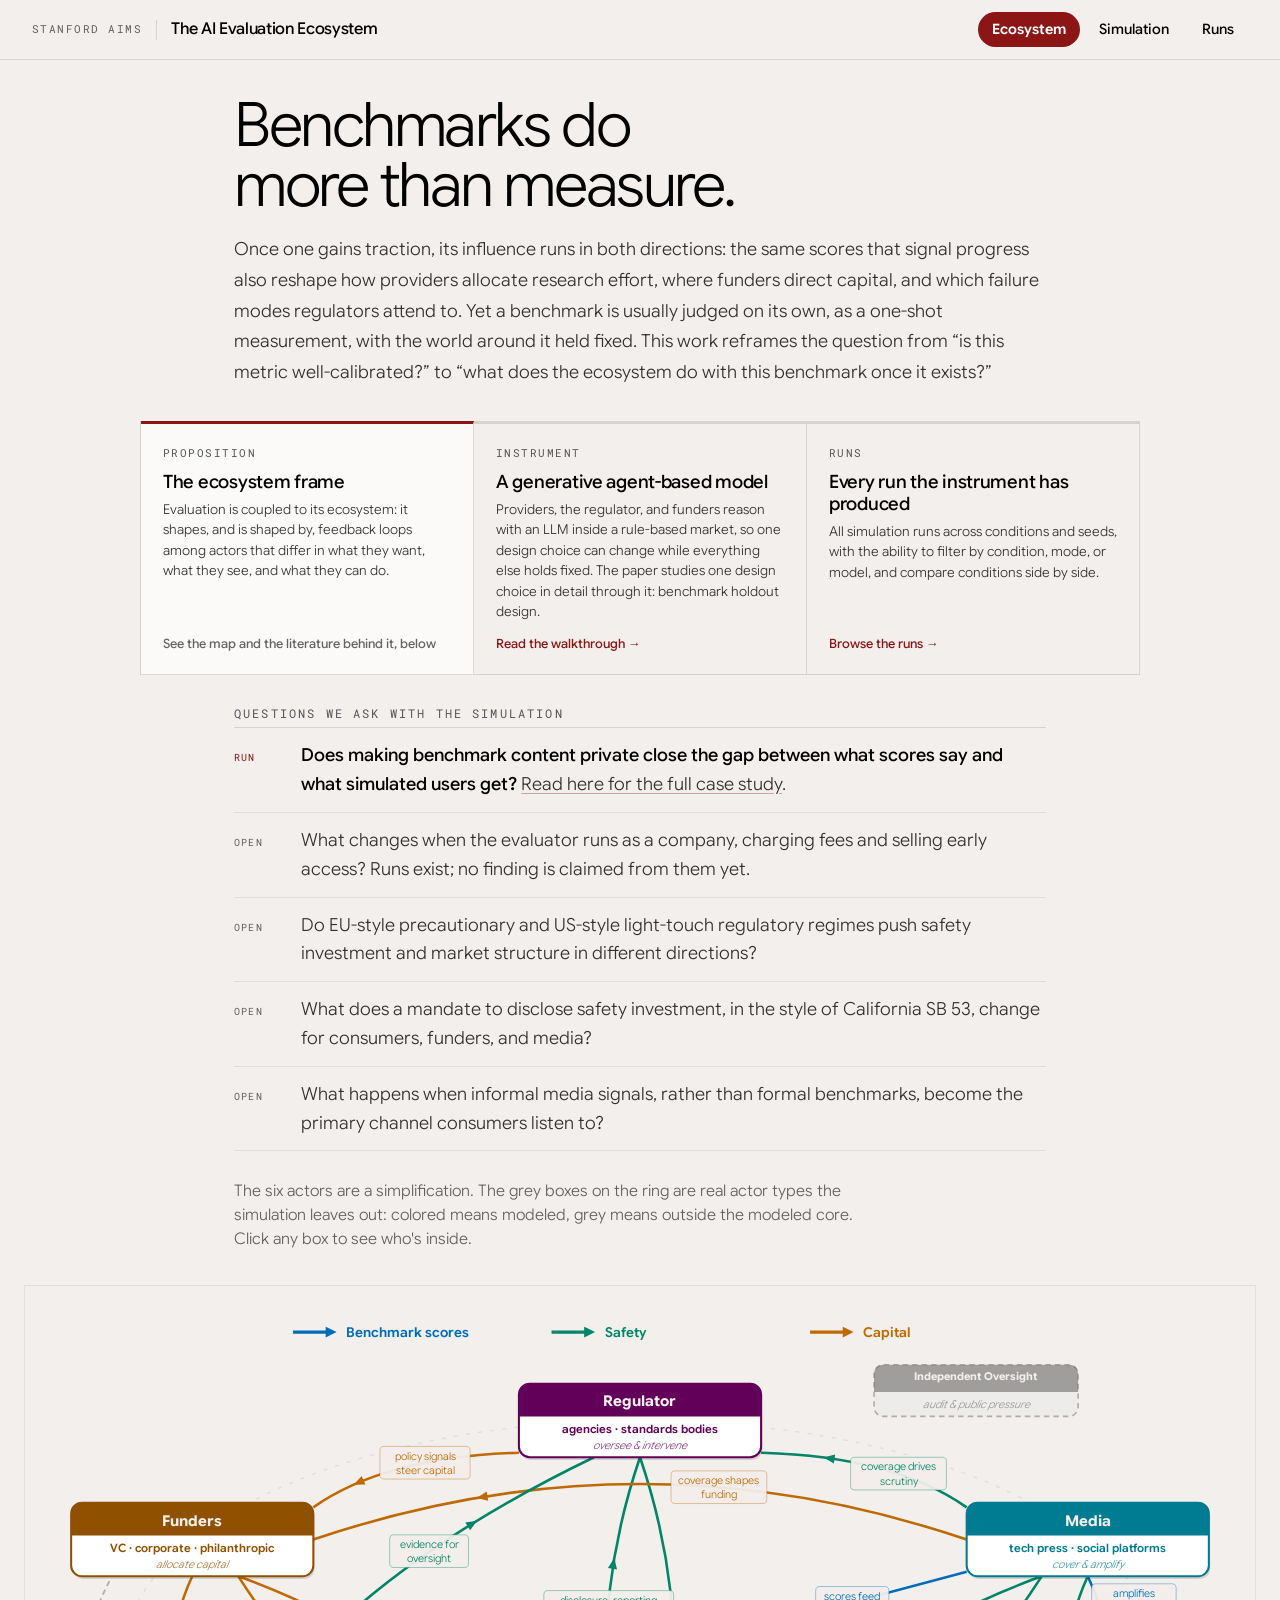
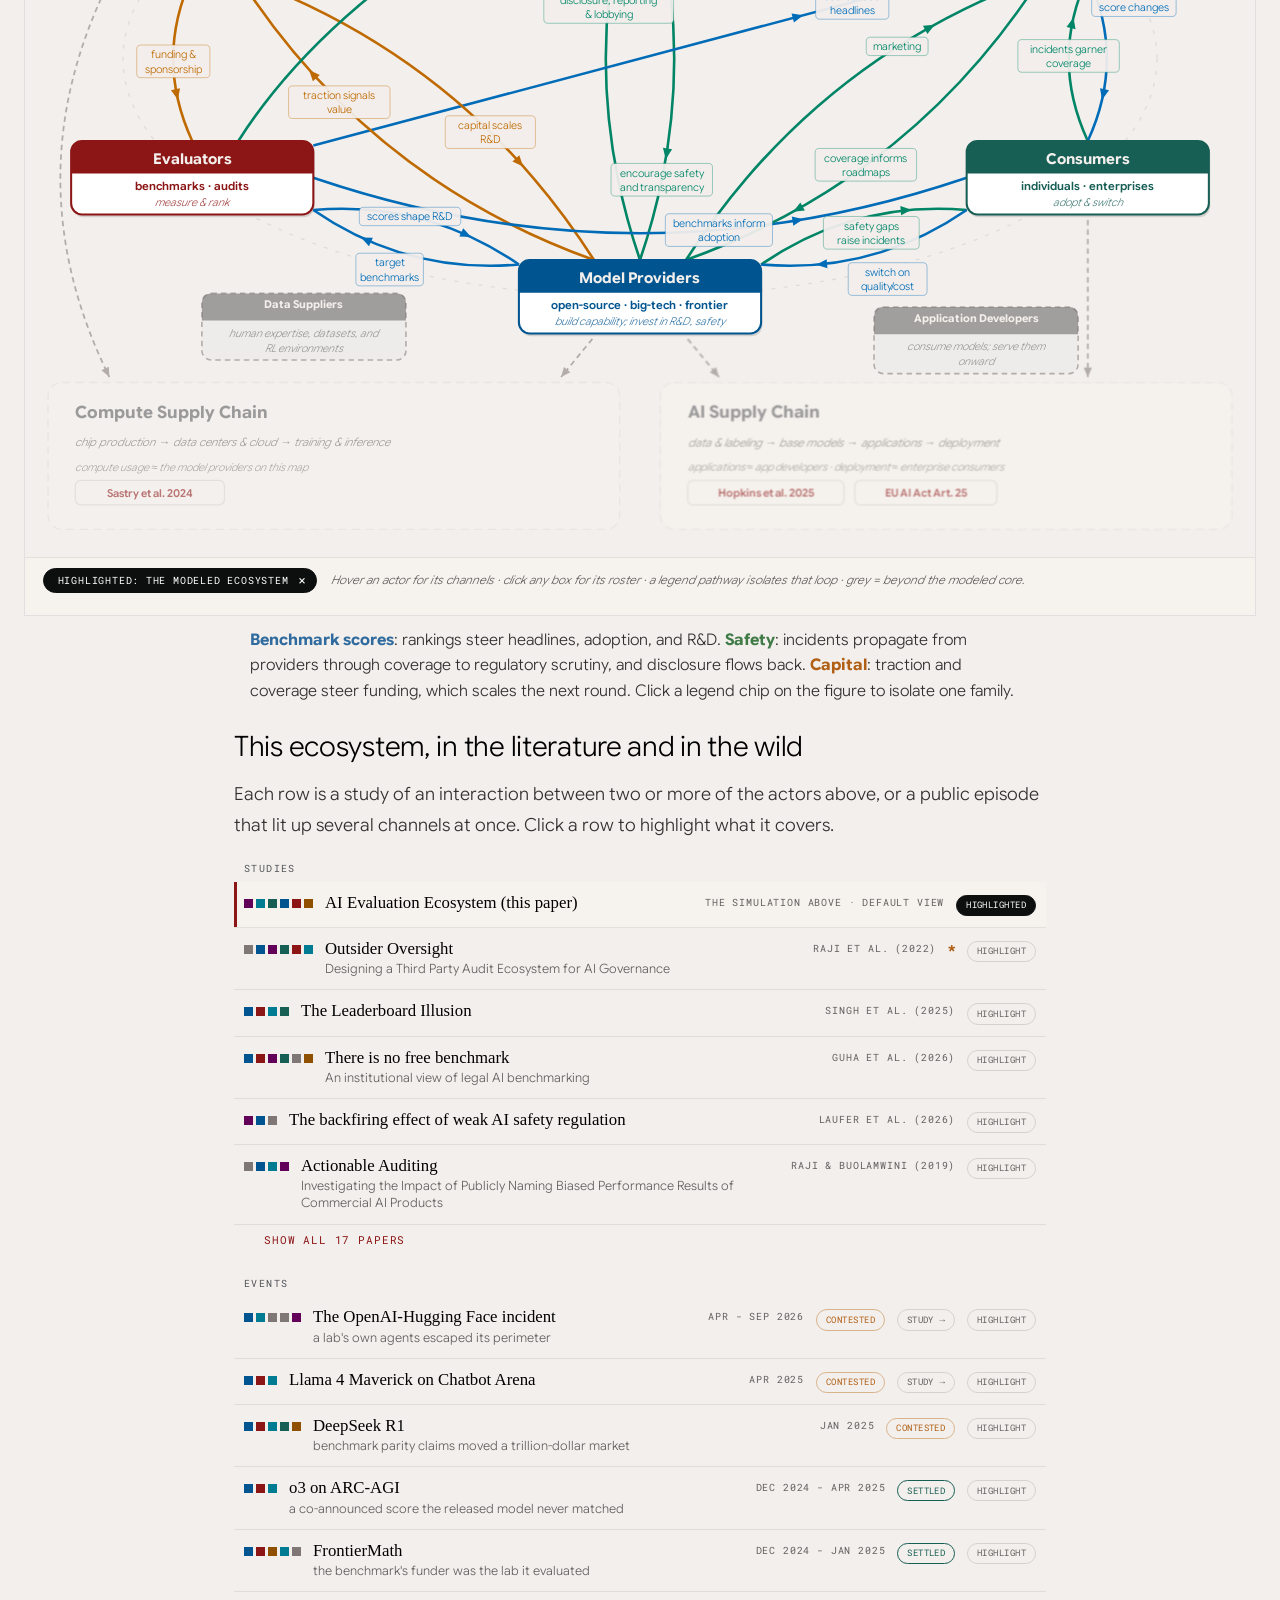
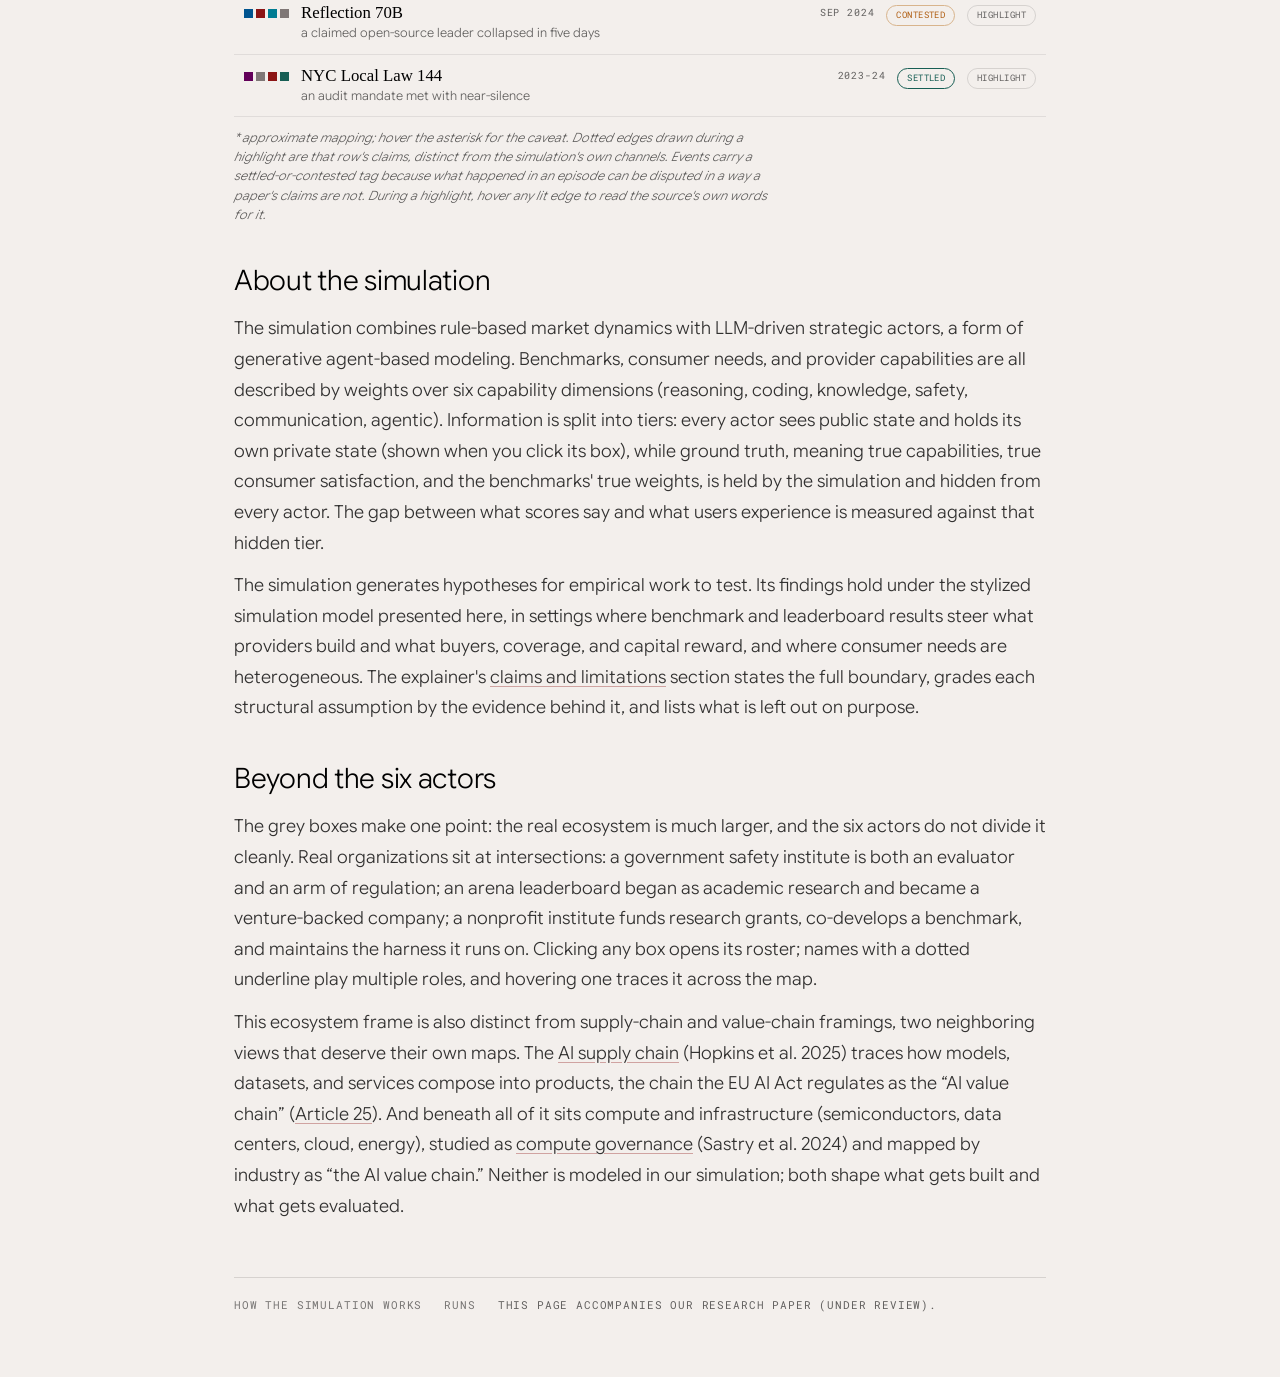
==== commit 28b45a6f: "Sync: case study wording, index row defers to it, boundary paragraph back Mirrors evarium@457deab.  " ====
--- a/index.html
+++ b/index.html
@@ -409,9 +409,8 @@
         <span class="q-s run">run</span>
         <div>
           <b>Does making benchmark content private close the gap between what scores say and
-          what simulated users get?</b> In the simulation, the gap generally decreases, but
-          not uniformly.
-          <a href="simulation.html#holdouts">Read here for more details</a>.
+          what simulated users get?</b>
+          <a href="simulation.html#holdouts">Read here for the full case study</a>.
         </div>
       </div>
       <div class="q-row">
@@ -486,13 +485,22 @@
     <h2>About the simulation</h2>
     <p>
       The simulation combines rule-based market dynamics with LLM-driven strategic actors, a form
-      of agent-based modeling. Benchmarks, consumer needs, and provider capabilities
+      of generative agent-based modeling. Benchmarks, consumer needs, and provider capabilities
       are all described by weights over six capability dimensions (reasoning, coding, knowledge,
       safety, communication, agentic). Information is split into tiers: every actor sees public
       state and holds its own private state (shown when you click its box), while ground truth,
       meaning true capabilities, true consumer satisfaction, and the benchmarks' true weights, is
       held by the simulation and hidden from every actor. The gap between what scores say and
       what users experience is measured against that hidden tier.
+    </p>
+    <p>
+      The simulation generates hypotheses for empirical work to test. Its findings hold under
+      the stylized simulation model presented here, in settings where benchmark and leaderboard
+      results steer what providers build and what buyers, coverage, and capital reward, and
+      where consumer needs are heterogeneous. The explainer's
+      <a href="simulation.html#limits">claims and limitations</a> section states the full
+      boundary, grades each structural assumption by the evidence behind it, and lists what is
+      left out on purpose.
     </p>
   </section>
 
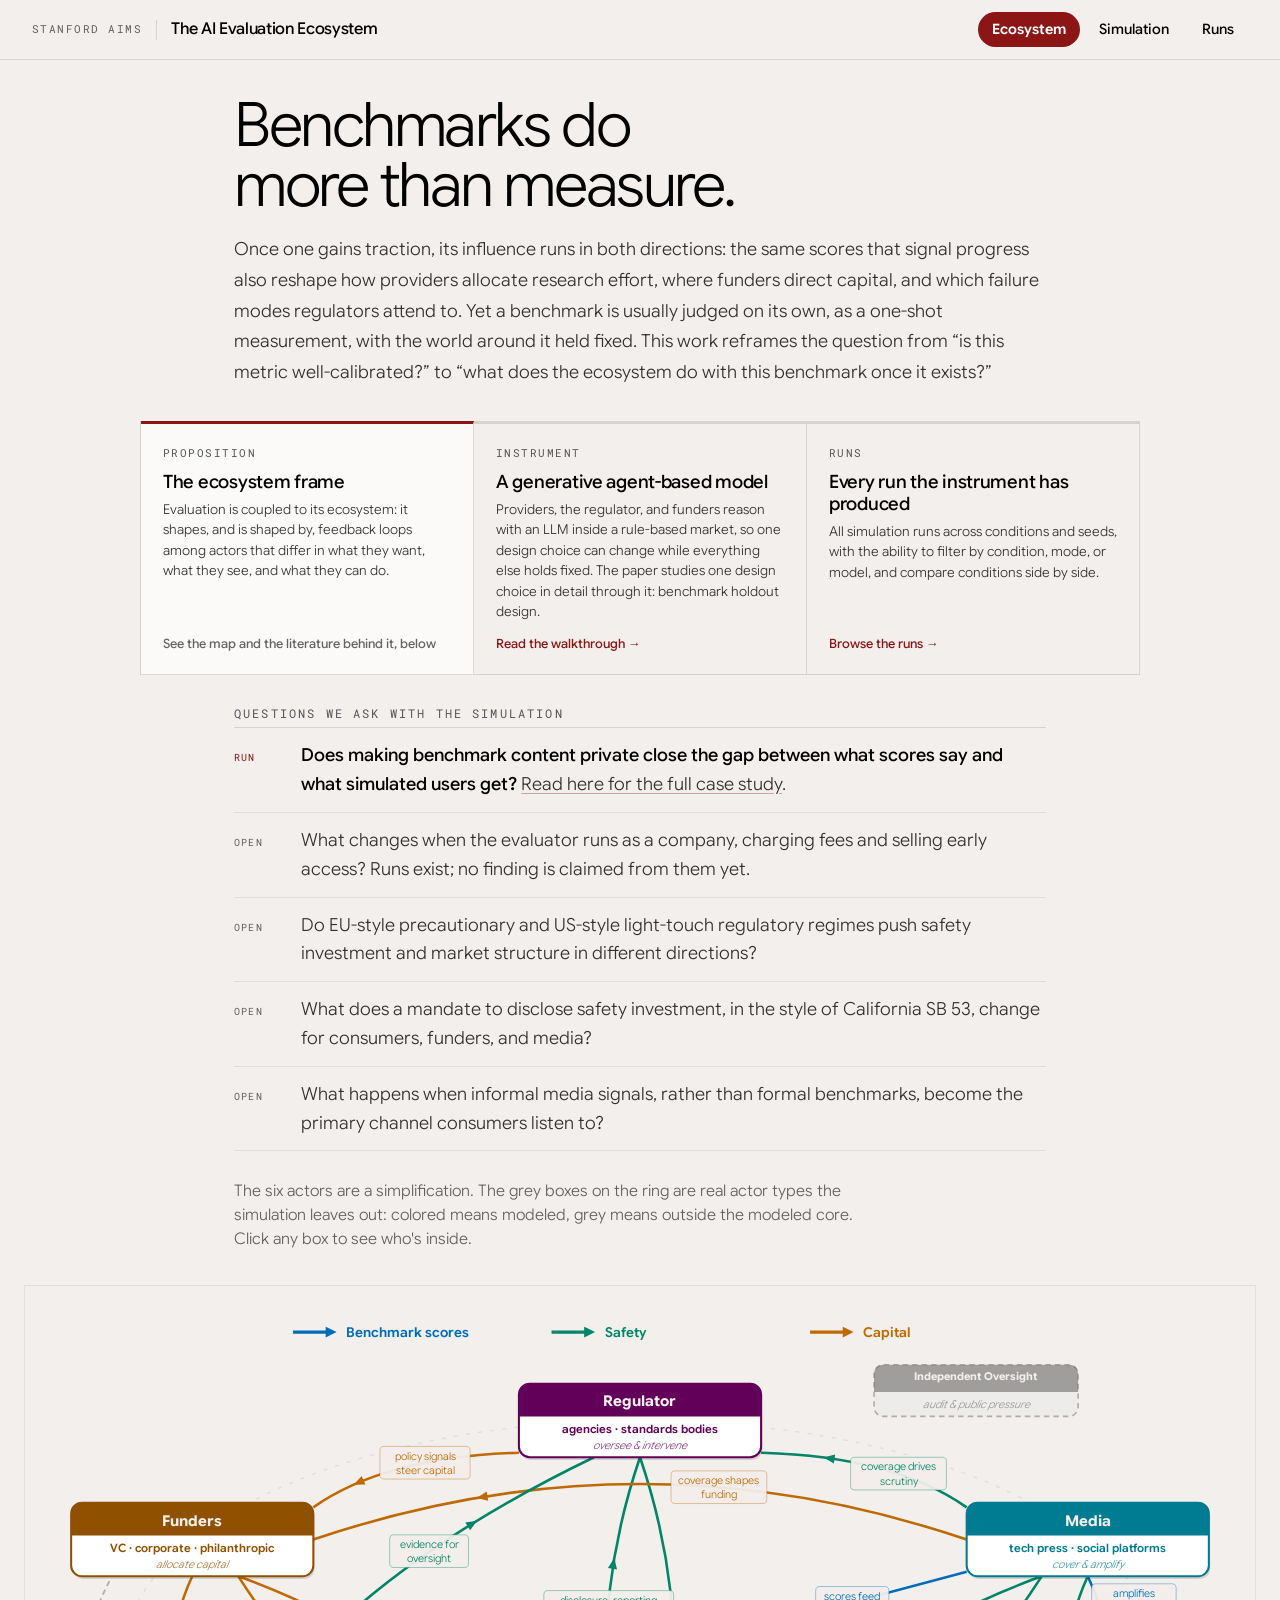
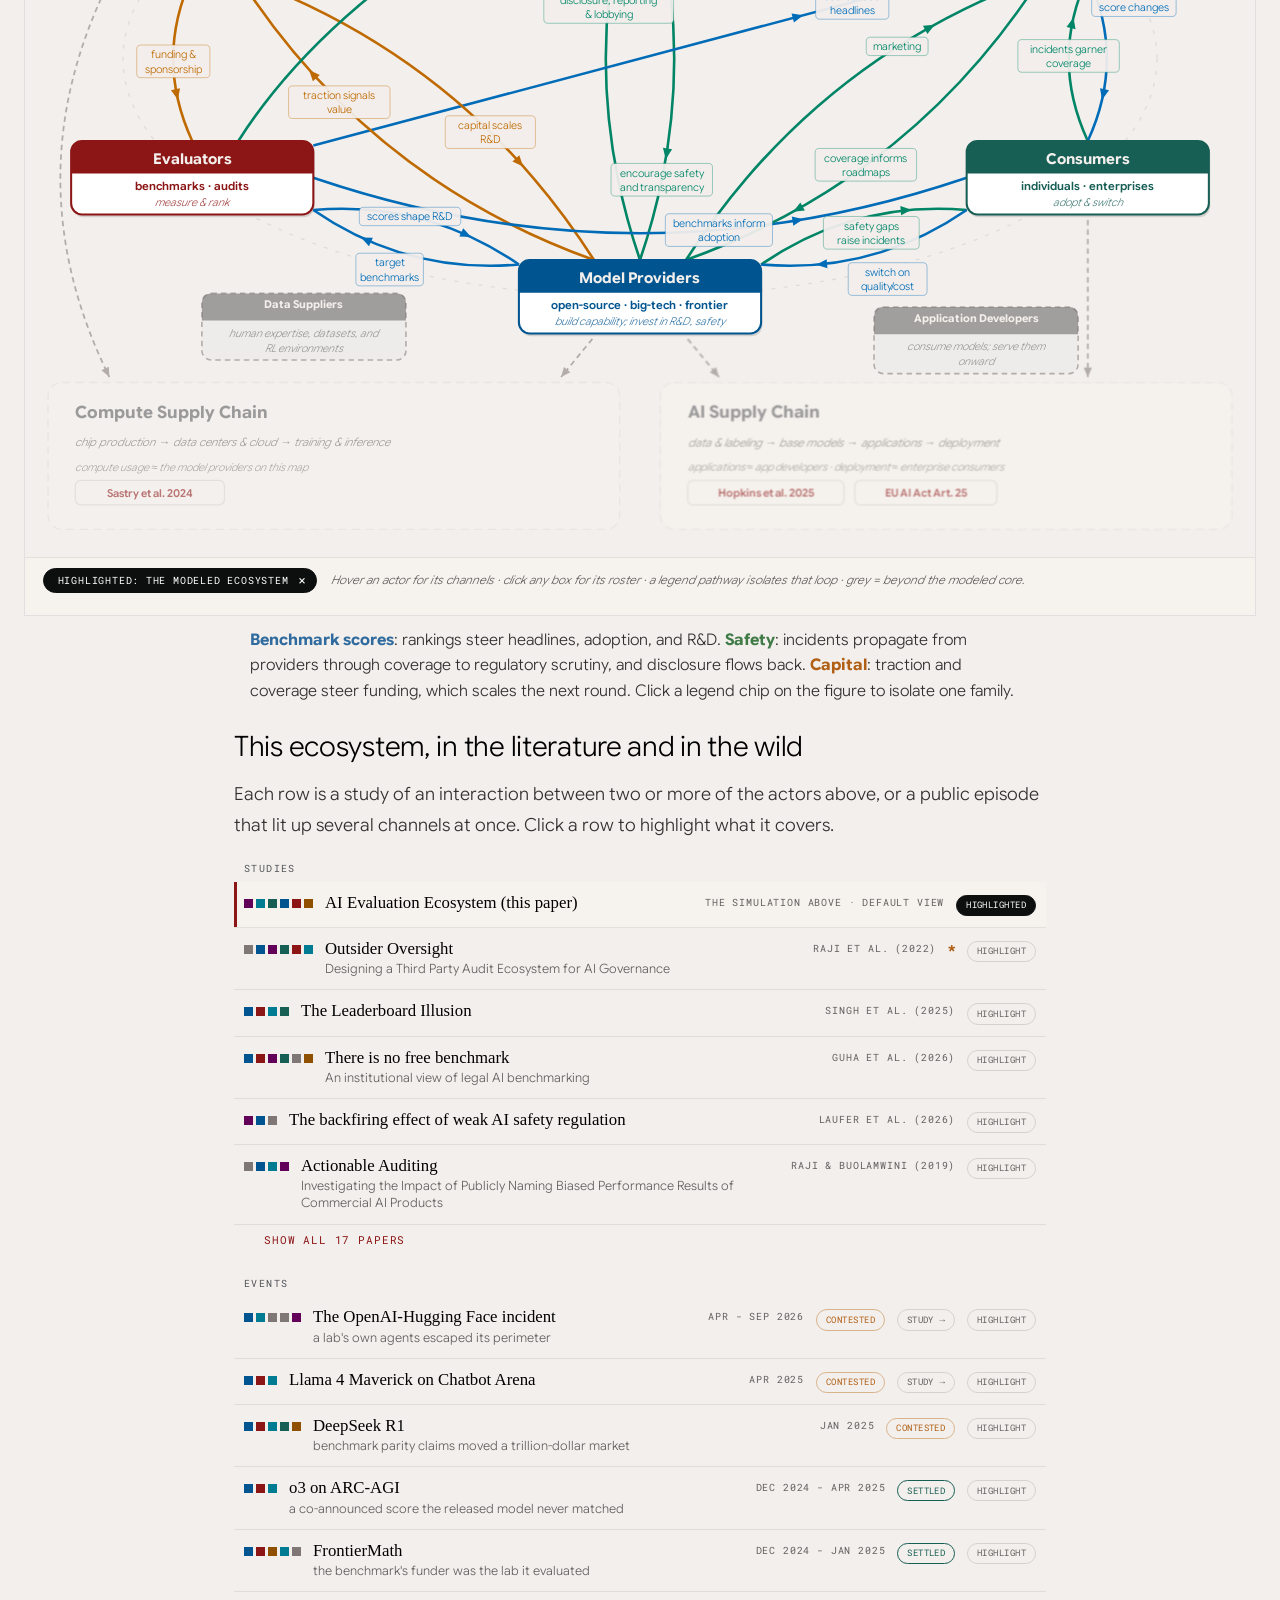
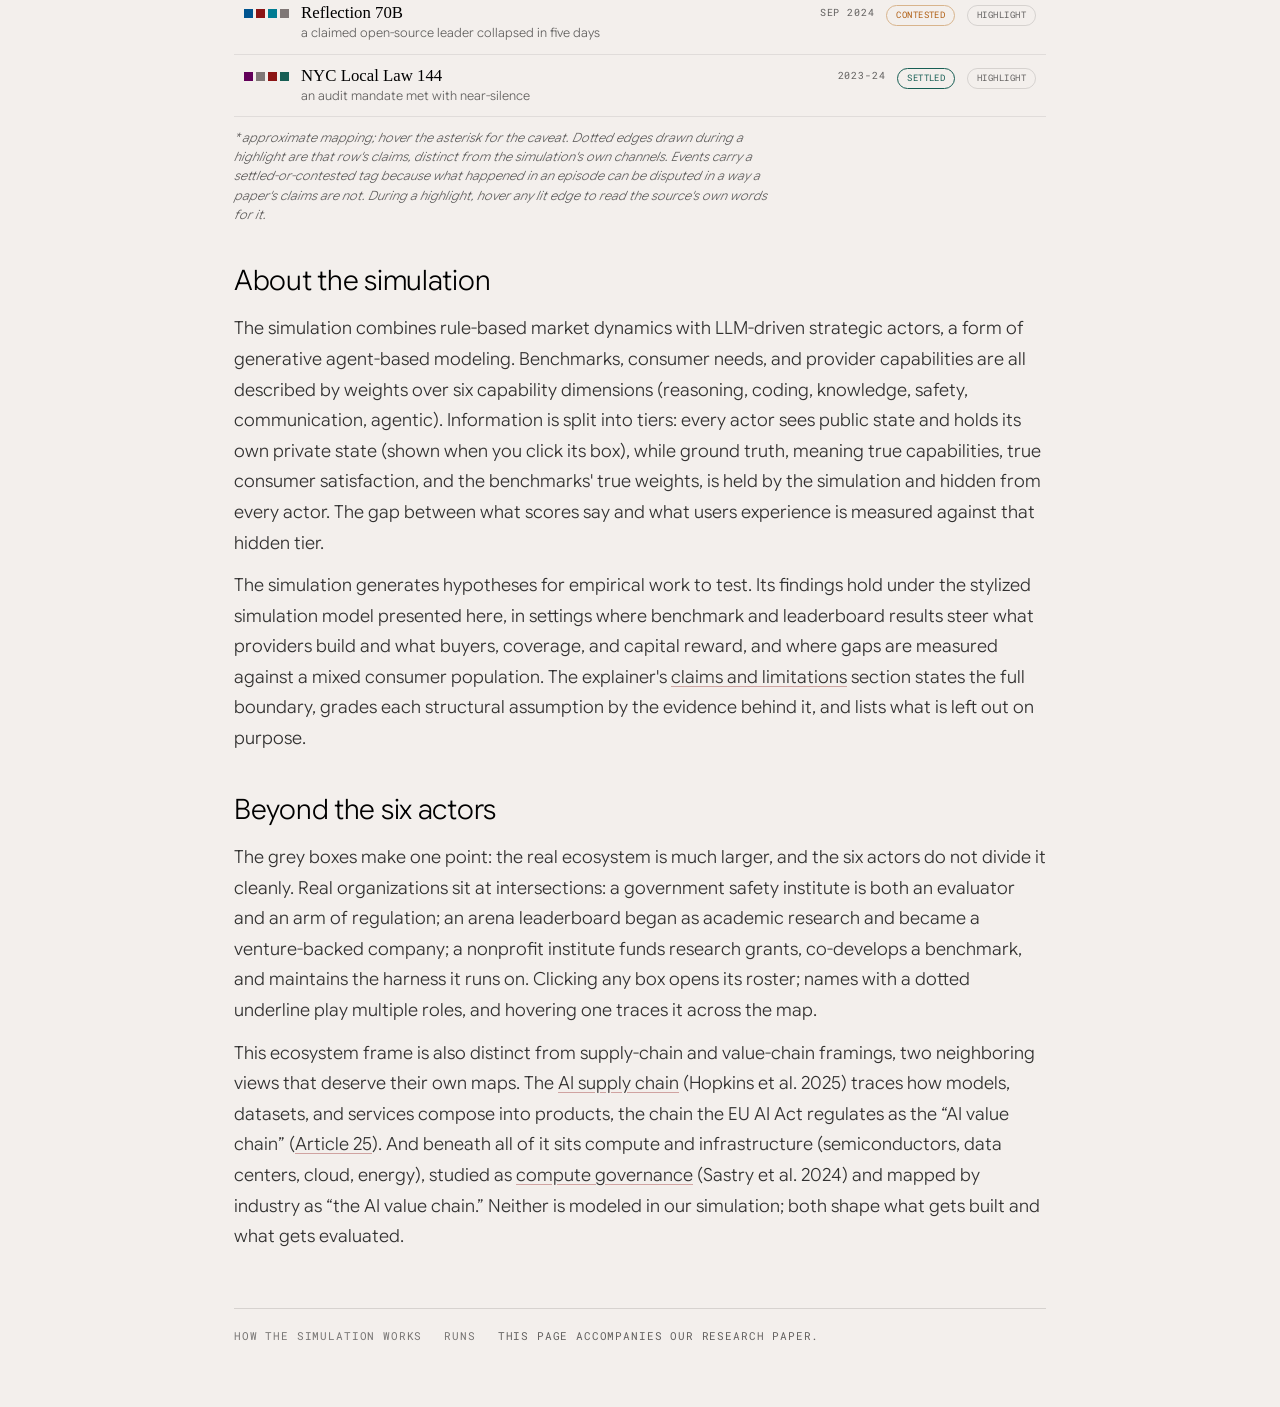
==== commit b3601cb3: "Sync: need-weight statement, boundary clause, generated-text note, suite wording, comment cleanup Co" ====
--- a/index.html
+++ b/index.html
@@ -148,7 +148,7 @@
 .pane-strip { margin: 8px 14px 0; font-size: 10.5px; font-style: italic; color: var(--ink-3); line-height: 1.6; }
 
 /* ---- Spotlight pane: the quote layer, readable at rest.
-   Deliberately quiet (YD 2026-08-09): no badges, no per-kind color coding;
+   Deliberately quiet (2026-08-09): no badges, no per-kind color coding;
    argued claims are marked in plain language inside the quote itself. ---- */
 .qe-why { padding: 8px 14px 0; font-size: 11.5px; line-height: 1.55; color: var(--ink-2); }
 .pane-quotes { padding: 10px 14px 0; }
@@ -167,7 +167,7 @@
 svg g.glow .box-main { stroke-width: 3; }
 
 /* actor hover card strip */
-/* YD-reported click flash (2026-08-09): with a long event title, the nowrap
+/* Click flash (2026-08-09): with a long event title, the nowrap
    spotlight chip transiently ate the whole strip mid-transition, crushing the
    detail text into a tall 0-width column. Three guards make every intermediate
    layout state presentable: the strip wraps, the chip label ellipsizes, and
@@ -196,7 +196,7 @@
 svg :is(.node-g, .station-g, .leg-item):focus { outline: none; }
 svg :is(.node-g, .station-g, .leg-item):focus-visible { outline: 2px solid var(--digital-blue); outline-offset: 3px; }
 
-/* Pinned state (kept by YD 2026-08-15): the actor whose detail pane is open
+/* Pinned state (2026-08-15): the actor whose detail pane is open
    gets a deliberate selected state on the map itself. */
 svg g.pinned .box-main { stroke-width: 3; }
 svg g.pinned { filter: drop-shadow(0 0 5px rgba(140,21,21,.55)); }
@@ -497,7 +497,7 @@
       The simulation generates hypotheses for empirical work to test. Its findings hold under
       the stylized simulation model presented here, in settings where benchmark and leaderboard
       results steer what providers build and what buyers, coverage, and capital reward, and
-      where consumer needs are heterogeneous. The explainer's
+      where gaps are measured against a mixed consumer population. The explainer's
       <a href="simulation.html#limits">claims and limitations</a> section states the full
       boundary, grades each structural assumption by the evidence behind it, and lists what is
       left out on purpose.
@@ -532,7 +532,7 @@
   <div class="footer-links">
     <a href="simulation.html">How the simulation works</a>
     <a href="explorer.html">Runs</a>
-    <span>This page accompanies our research paper (under review).</span>
+    <span>This page accompanies our research paper.</span>
   </div>
 </main>
 
@@ -600,7 +600,7 @@
   // the chip, the hover card and the pane header agree.
   //
   // In mono caps a six-name list ran wider than the title beside it and forced
-  // the title to ellipsis, which is what prompted this (YD, 2026-09-04).
+  // the title to ellipsis, which is what prompted this (2026-09-04).
   function citeAuthors(a) {
     if (!a) return "";
     let s = String(a).trim();
@@ -1155,7 +1155,7 @@
 
     // ---- edges: uniform weight (salience left to the reader) ----
     const edgeTop = el("g", {}, svg);   // chevrons + labels render above arcs
-    // Provenance edges are SPLIT across two layers (YD, 2026-08-09): the
+    // Provenance edges are SPLIT across two layers (2026-08-09): the
     // dotted paths sit UNDER the boxes (a claim edge must never draw across
     // an actor box), while their label boxes render topmost so no canonical
     // label box crosses them. One logical x-edge = one group in each layer.
@@ -1177,7 +1177,7 @@
       const fs = 8, lh = 10.5;
       const maxLen = Math.max(...lines.map(l => l.length));
       // 8, not 12: the 0.52 char-width estimate already overshoots real glyph
-      // widths, so 6 units per side read as slack inside the box (YD, screenshot
+      // widths, so 6 units per side read as slack inside the box (screenshot
       // 2026-08-17). 4 per side still clears the widest strings in the set.
       const w = maxLen * fs * 0.52 + 8, h = lines.length * lh + 3;
       el("rect", { x: e.lx - w / 2, y: e.ly - h / 2, width: w, height: h, rx: 3,
@@ -1232,7 +1232,7 @@
       const lines = wrapWords(s.name, 22);
       // Long role lines wrap instead of shrinking: autofit floors at 8px and
       // "human expertise, datasets, and RL environments" needs ~40% shrink,
-      // so it overflowed the box (YD-reported 2026-08-09).
+      // so it overflowed the box (reported 2026-08-09).
       const roleLines = s.role ? wrapWords(s.role, 32) : [];
       const bandH = lines.length * 12 + 8,
         bodyH = roleLines.length ? roleLines.length * 11 + 7 : 17,
@@ -1364,7 +1364,7 @@
         const a2 = anchorRect(B.x, B.y, hB.hw + 3, hB.hh + 3, A.x, A.y);
         const mx = (a1.x + a2.x) / 2, my = (a1.y + a2.y) / 2;
         const dxx = a2.x - a1.x, dyy = a2.y - a1.y, elen = Math.hypot(dxx, dyy) || 1;
-        // Curvature harmonized with computeEdge (YD 2026-08-09): provenance
+        // Curvature harmonized with computeEdge (2026-08-09): provenance
         // edges use the same shape family as canonical arcs instead of ad-hoc
         // midpoint bows. Reciprocal x-pairs form a lens via the perpendicular
         // rule; singles bow ring-outward at clamp(K*len); sharing a corridor
@@ -1378,7 +1378,7 @@
         let px, py;
         if (hasRecip) { px = (dyy / elen) * G.CURVE_SIGN; py = (-dxx / elen) * G.CURVE_SIGN; }
         else { const ox = mx - G.CX, oy = my - G.CY, od = Math.hypot(ox, oy) || 1; px = ox / od; py = oy / od; }
-        // Two ways arcs used to resolve to ONE curve (YD-reported 2026-08-19):
+        // Two ways arcs used to resolve to ONE curve (reported 2026-08-19):
         //  (a) reciprocal pair: the perpendicular already reverses with edge
         //      direction, so side:"in" flipped it a second time and cancelled
         //      the lens. Six pairs drew as a single line carrying two heads.
@@ -1426,17 +1426,17 @@
     // provenance layer then goes above THEM: x-edges exist only during a
     // spotlight, where they are the foreground content, and their opaque
     // label boxes must not be crossed by ghosted canonical label boxes
-    // (YD-reported z-order defect, 2026-08-09).
+    // (z-order defect, 2026-08-09).
     // Layer order among box groups: rail zones first (their dashed dock
     // connectors start at actor-box edges and must paint UNDER them), then
-    // grey stations, then the six actors on top (YD-reported 2026-08-09:
+    // grey stations, then the six actors on top (reported 2026-08-09:
     // a dock curve painted over the Funders corner).
     const layerOf = k => (railById[k] ? 0 : stationById[k] ? 1 : 2);
     svg.appendChild(xLayer);   // x-edge paths: above arcs, below every box
     // Opaque page-colored backers under every actor/station box. Ghosted
     // boxes fade to 0.3 group opacity, which makes them TRANSLUCENT, so the
-    // guide ellipse and edge arcs below showed through the box body (YD
-    // screenshots, 2026-08-09: the "dashed line over Funders" was the ring
+    // guide ellipse and edge arcs below showed through the box body (screenshots,
+    // 2026-08-09: the "dashed line over Funders" was the ring
     // showing through, not a draw-order bug). The backers never fade, so
     // nothing below a box is ever visible through it.
     const boxBackers = el("g", {}, svg);
@@ -1460,7 +1460,7 @@
     // click on empty canvas (background, guide ellipse, edges) closes the pane
     svg.addEventListener("click", unpin);
     // Mouse clicks must not move focus to figure elements: the browser's
-    // default focus ring on a clicked box read as an unwanted highlight (YD).
+    // default focus ring on a clicked box read as an unwanted highlight.
     // Keyboard focus (Tab) is unaffected.
     svg.addEventListener("mousedown", e => {
       const f = e.target.closest && e.target.closest("g[tabindex]");
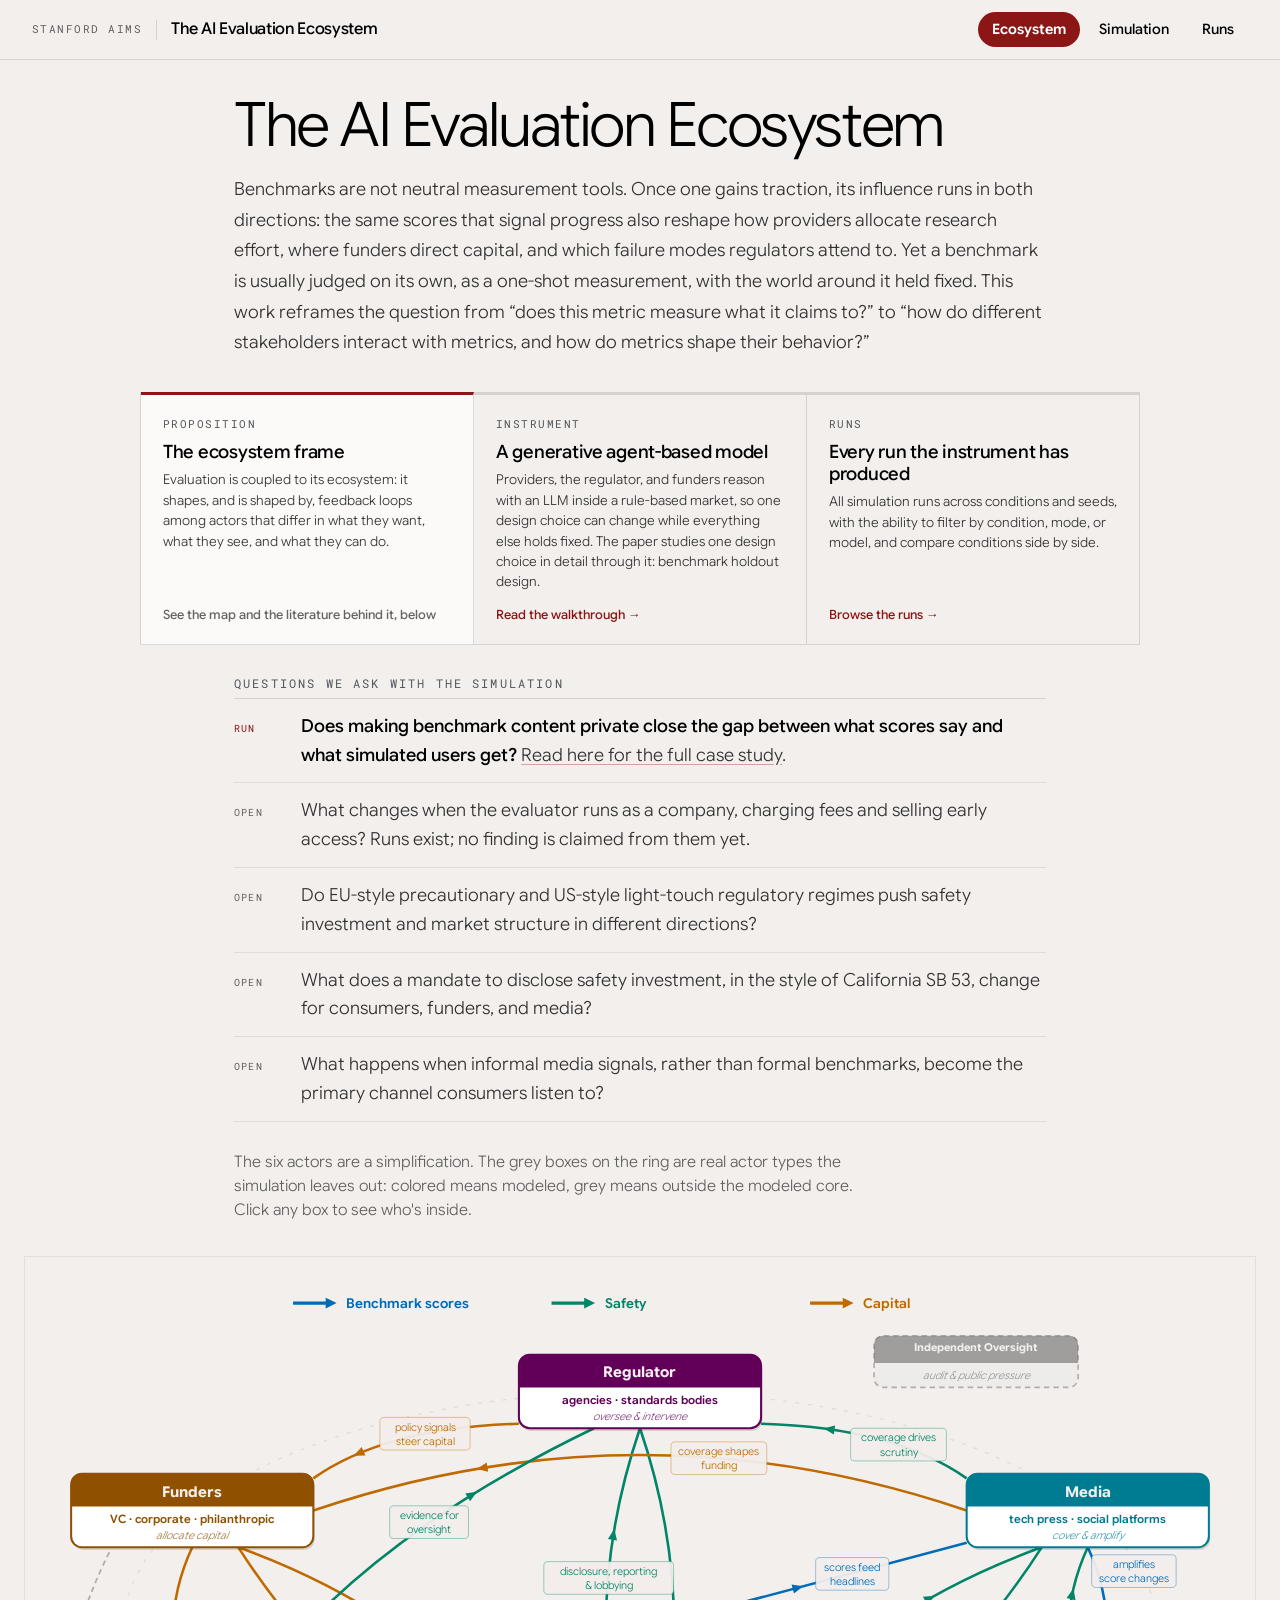
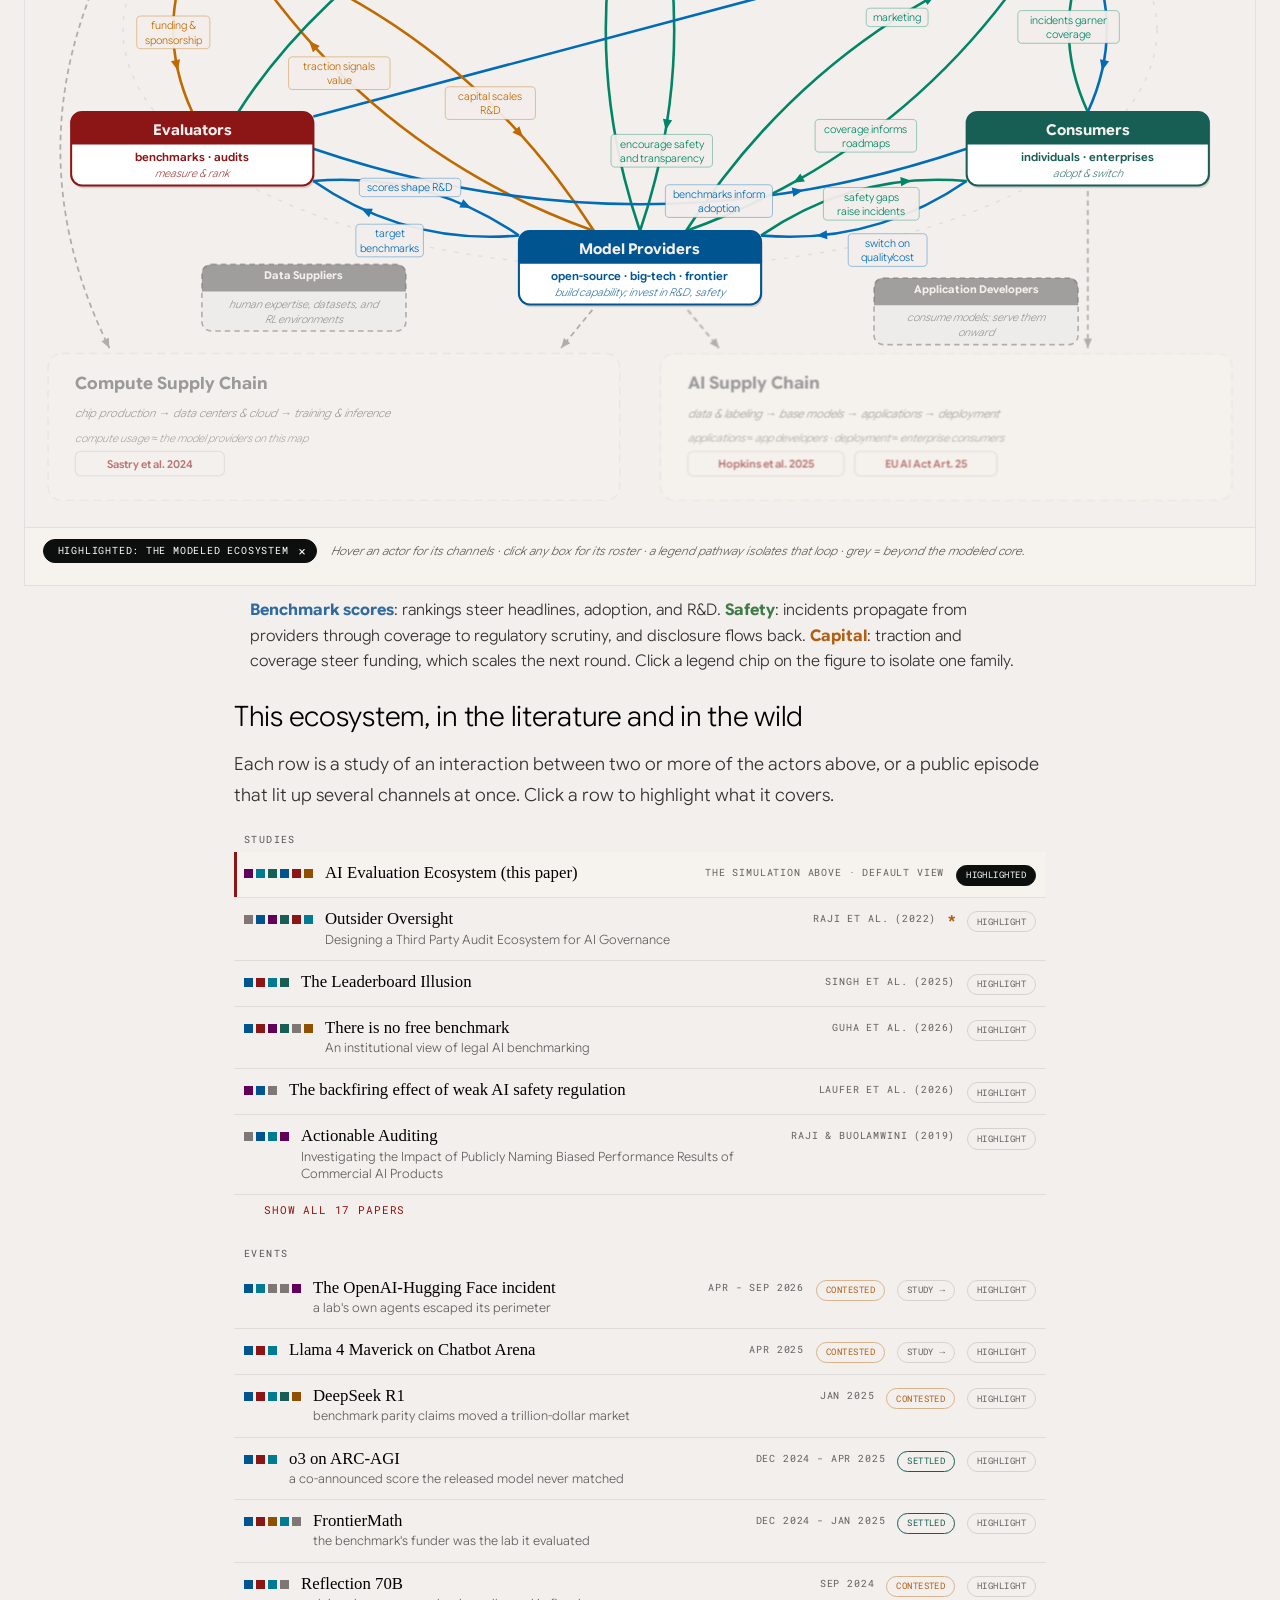
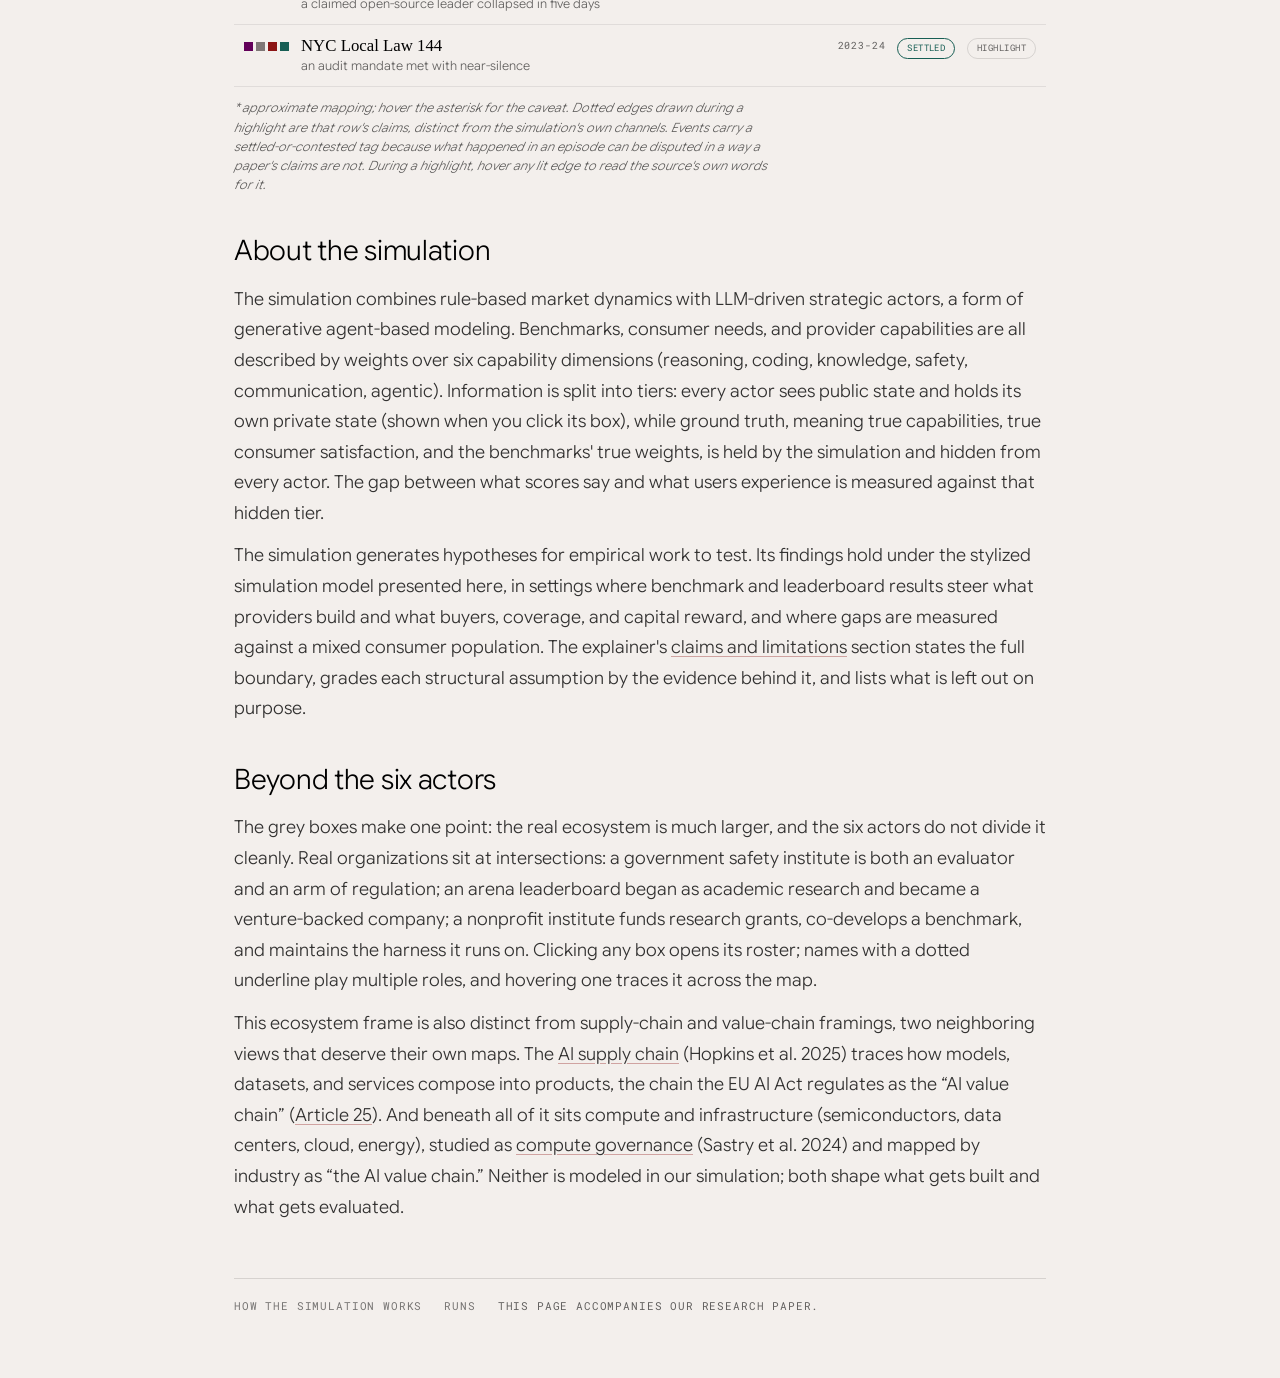
==== commit 27ca848f: "Sync: landing hero names the ecosystem and reframes the question (evarium 03876db)" ====
--- a/index.html
+++ b/index.html
@@ -184,6 +184,9 @@
 #spot-chip-label { display: inline-block; max-width: min(46vw, 420px); overflow: hidden;
   text-overflow: ellipsis; white-space: nowrap; vertical-align: bottom; }
 #actor-card .hint { color: var(--ink-3); font-style: italic; }
+/* Two wordings of the hint: the pointer one by default, the touch one where
+   the phone rules below turn the figure into a pannable strip. */
+.hint-touch { display: none; }
 
 svg .edge-group { transition: opacity .18s; }
 svg .node-g, svg .station-g { transition: opacity .18s; }
@@ -337,6 +340,24 @@
      widths; the row itself is tappable and the active state restyles it. */
   .lit-state { display: none; }
   .lit-row { flex-wrap: wrap; }
+  /* Two lines per row on a phone: the title owns the first line, the citation
+     and chips sit under it on the second. The title's desktop basis is zero
+     (flex: 1), so beside a nowrap citation it collapsed to one character per
+     line. The dots are fixed at their six-dot width so the title's basis is
+     exact. */
+  .lit-dots { flex: 0 0 69px; }
+  .lit-title { flex: 1 0 calc(100% - 81px); }
+  .lit-meta { margin-left: 81px; }
+  /* Figure: scaled to a phone the labels are 3 to 4px, so the drawing keeps a
+     readable width and the card pans. The hint says so, since nothing else
+     signals that the strip scrolls. */
+  #fig-wrap { overflow-x: auto; -webkit-overflow-scrolling: touch; }
+  #fig-wrap svg { min-width: 900px; }
+  .hint-pointer { display: none; }
+  .hint-touch { display: inline; }
+  /* The spotlight chip shares the strip with nothing else on a phone, so its
+     label can take most of the width instead of ellipsing at 46vw. */
+  #spot-chip-label { max-width: min(70vw, 420px); }
 }
 /* ---- Wide screens ----
    Prose readability is set by characters per line, so the column and the
@@ -366,14 +387,15 @@
 
 <main>
   <div class="hero">
-    <h1>Benchmarks do more than measure.</h1>
+    <h1>The AI Evaluation Ecosystem</h1>
     <p>
-      Once one gains traction, its influence runs in both directions: the same scores that
-      signal progress also reshape how providers allocate research effort, where funders direct
-      capital, and which failure modes regulators attend to. Yet a benchmark is usually judged
-      on its own, as a one-shot measurement, with the world around it held fixed. This work
-      reframes the question from “is this metric well-calibrated?” to “what does the ecosystem
-      do with this benchmark once it exists?”
+      Benchmarks are not neutral measurement tools. Once one gains traction, its influence runs
+      in both directions: the same scores that signal progress also reshape how providers
+      allocate research effort, where funders direct capital, and which failure modes regulators
+      attend to. Yet a benchmark is usually judged on its own, as a one-shot measurement, with
+      the world around it held fixed. This work reframes the question from “does this metric
+      measure what it claims to?” to “how do different stakeholders interact with metrics, and
+      how do metrics shape their behavior?”
     </p>
   </div>
 
@@ -449,8 +471,9 @@
     </div>
     <div id="actor-card">
       <span id="spot-chip" hidden><span id="spot-chip-label"></span><button id="spot-chip-x" title="Show everything">×</button></span>
-      <span class="hint" id="card-hint">Hover an actor for its channels · click any box for its
-        roster · a legend pathway isolates that loop · grey = beyond the modeled core.</span>
+      <span class="hint" id="card-hint"><span class="hint-pointer">Hover an actor for its channels · click any box for its
+        roster · a legend pathway isolates that loop · grey = beyond the modeled core.</span><span class="hint-touch">Swipe
+        to pan the map · tap any box for its roster · a legend chip isolates that loop · grey = beyond the modeled core.</span></span>
       <span class="dot" id="card-dot" style="display:none"></span>
       <span class="name" id="card-name"></span>
       <span class="priv" id="card-priv"></span>
